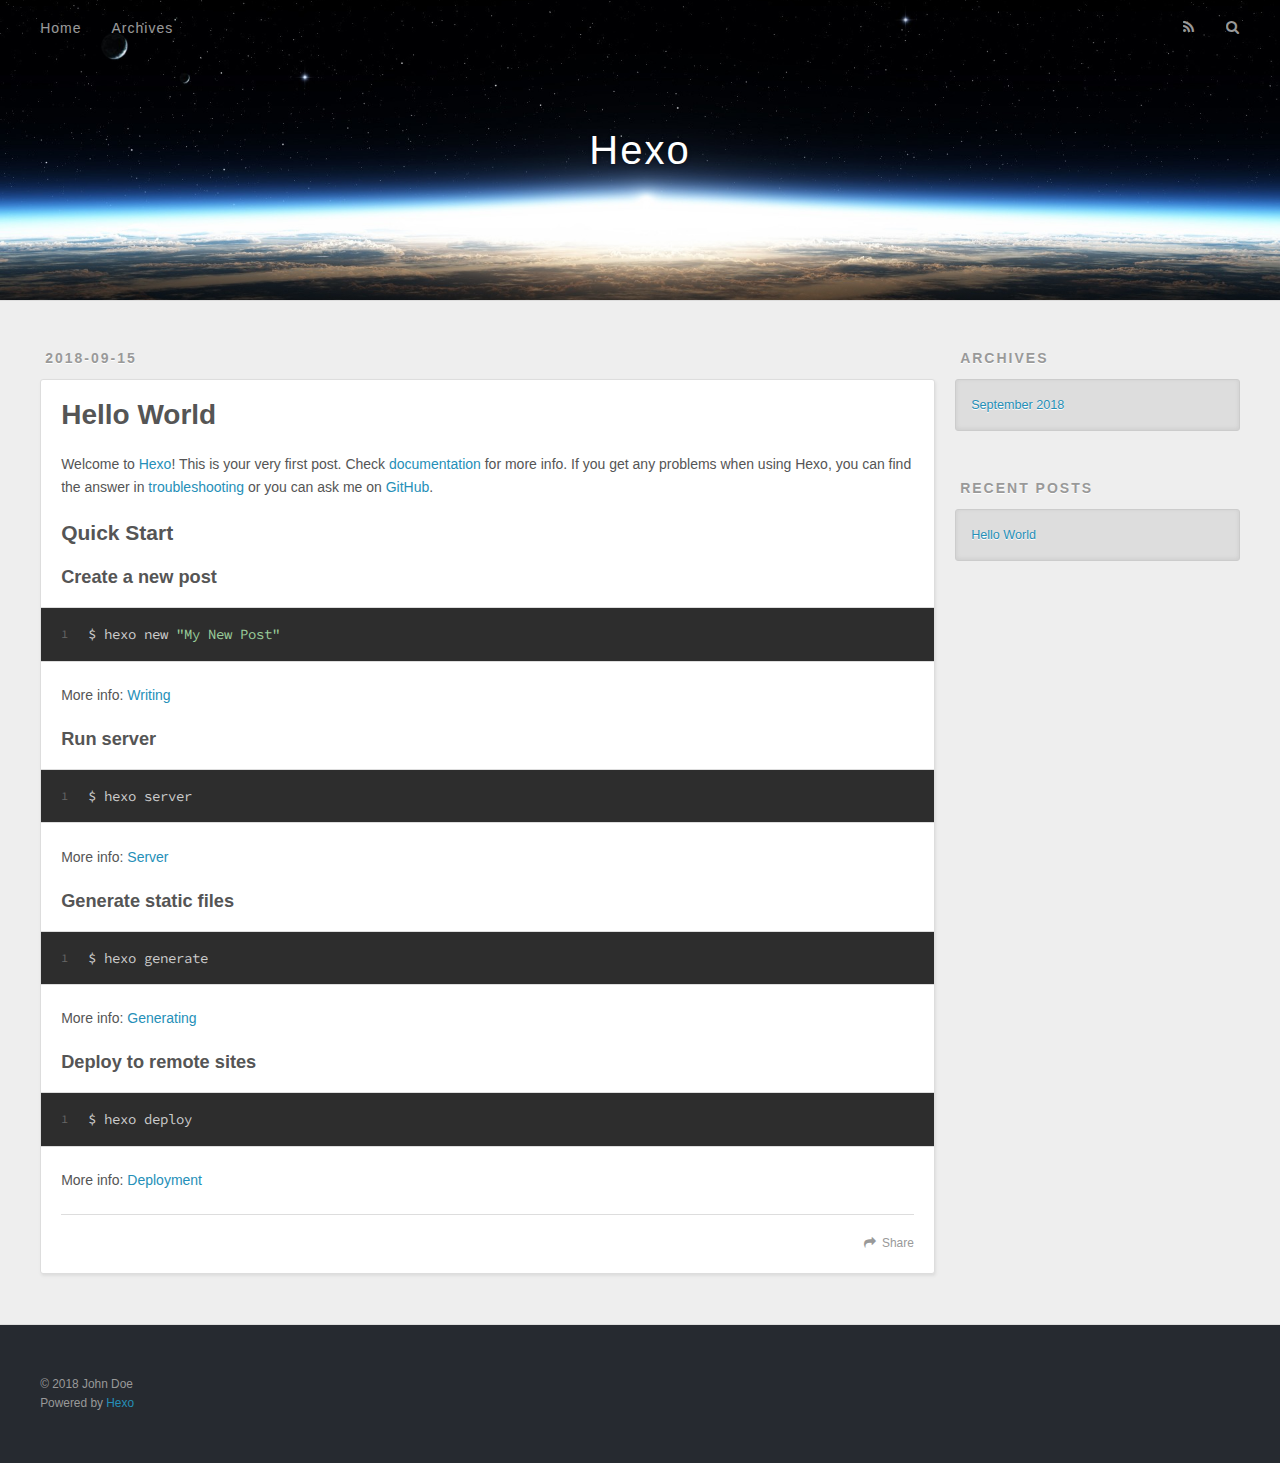
==== index.html @ 6c43db9a "Site updated: 2018-09-15 17:26:43" ====
<!DOCTYPE html>
<html>
<head>
  <meta charset="utf-8">
  

  
  <title>Hexo</title>
  <meta name="viewport" content="width=device-width, initial-scale=1, maximum-scale=1">
  <meta property="og:type" content="website">
<meta property="og:title" content="Hexo">
<meta property="og:url" content="http://yoursite.com/index.html">
<meta property="og:site_name" content="Hexo">
<meta property="og:locale" content="default">
<meta name="twitter:card" content="summary">
<meta name="twitter:title" content="Hexo">
  
    <link rel="alternate" href="/atom.xml" title="Hexo" type="application/atom+xml">
  
  
    <link rel="icon" href="/favicon.png">
  
  
    <link href="//fonts.googleapis.com/css?family=Source+Code+Pro" rel="stylesheet" type="text/css">
  
  <link rel="stylesheet" href="/css/style.css">
</head>

<body>
  <div id="container">
    <div id="wrap">
      <header id="header">
  <div id="banner"></div>
  <div id="header-outer" class="outer">
    <div id="header-title" class="inner">
      <h1 id="logo-wrap">
        <a href="/" id="logo">Hexo</a>
      </h1>
      
    </div>
    <div id="header-inner" class="inner">
      <nav id="main-nav">
        <a id="main-nav-toggle" class="nav-icon"></a>
        
          <a class="main-nav-link" href="/">Home</a>
        
          <a class="main-nav-link" href="/archives">Archives</a>
        
      </nav>
      <nav id="sub-nav">
        
          <a id="nav-rss-link" class="nav-icon" href="/atom.xml" title="RSS Feed"></a>
        
        <a id="nav-search-btn" class="nav-icon" title="Search"></a>
      </nav>
      <div id="search-form-wrap">
        <form action="//google.com/search" method="get" accept-charset="UTF-8" class="search-form"><input type="search" name="q" class="search-form-input" placeholder="Search"><button type="submit" class="search-form-submit">&#xF002;</button><input type="hidden" name="sitesearch" value="http://yoursite.com"></form>
      </div>
    </div>
  </div>
</header>
      <div class="outer">
        <section id="main">
  
    <article id="post-hello-world" class="article article-type-post" itemscope itemprop="blogPost">
  <div class="article-meta">
    <a href="/2018/09/15/hello-world/" class="article-date">
  <time datetime="2018-09-15T08:44:15.000Z" itemprop="datePublished">2018-09-15</time>
</a>
    
  </div>
  <div class="article-inner">
    
    
      <header class="article-header">
        
  
    <h1 itemprop="name">
      <a class="article-title" href="/2018/09/15/hello-world/">Hello World</a>
    </h1>
  

      </header>
    
    <div class="article-entry" itemprop="articleBody">
      
        <p>Welcome to <a href="https://hexo.io/" target="_blank" rel="noopener">Hexo</a>! This is your very first post. Check <a href="https://hexo.io/docs/" target="_blank" rel="noopener">documentation</a> for more info. If you get any problems when using Hexo, you can find the answer in <a href="https://hexo.io/docs/troubleshooting.html" target="_blank" rel="noopener">troubleshooting</a> or you can ask me on <a href="https://github.com/hexojs/hexo/issues" target="_blank" rel="noopener">GitHub</a>.</p>
<h2 id="Quick-Start"><a href="#Quick-Start" class="headerlink" title="Quick Start"></a>Quick Start</h2><h3 id="Create-a-new-post"><a href="#Create-a-new-post" class="headerlink" title="Create a new post"></a>Create a new post</h3><figure class="highlight bash"><table><tr><td class="gutter"><pre><span class="line">1</span><br></pre></td><td class="code"><pre><span class="line">$ hexo new <span class="string">"My New Post"</span></span><br></pre></td></tr></table></figure>
<p>More info: <a href="https://hexo.io/docs/writing.html" target="_blank" rel="noopener">Writing</a></p>
<h3 id="Run-server"><a href="#Run-server" class="headerlink" title="Run server"></a>Run server</h3><figure class="highlight bash"><table><tr><td class="gutter"><pre><span class="line">1</span><br></pre></td><td class="code"><pre><span class="line">$ hexo server</span><br></pre></td></tr></table></figure>
<p>More info: <a href="https://hexo.io/docs/server.html" target="_blank" rel="noopener">Server</a></p>
<h3 id="Generate-static-files"><a href="#Generate-static-files" class="headerlink" title="Generate static files"></a>Generate static files</h3><figure class="highlight bash"><table><tr><td class="gutter"><pre><span class="line">1</span><br></pre></td><td class="code"><pre><span class="line">$ hexo generate</span><br></pre></td></tr></table></figure>
<p>More info: <a href="https://hexo.io/docs/generating.html" target="_blank" rel="noopener">Generating</a></p>
<h3 id="Deploy-to-remote-sites"><a href="#Deploy-to-remote-sites" class="headerlink" title="Deploy to remote sites"></a>Deploy to remote sites</h3><figure class="highlight bash"><table><tr><td class="gutter"><pre><span class="line">1</span><br></pre></td><td class="code"><pre><span class="line">$ hexo deploy</span><br></pre></td></tr></table></figure>
<p>More info: <a href="https://hexo.io/docs/deployment.html" target="_blank" rel="noopener">Deployment</a></p>

      
    </div>
    <footer class="article-footer">
      <a data-url="http://yoursite.com/2018/09/15/hello-world/" data-id="cjm36uskn0000lxjb6fzxuvjr" class="article-share-link">Share</a>
      
      
    </footer>
  </div>
  
</article>


  


</section>
        
          <aside id="sidebar">
  
    

  
    

  
    
  
    
  <div class="widget-wrap">
    <h3 class="widget-title">Archives</h3>
    <div class="widget">
      <ul class="archive-list"><li class="archive-list-item"><a class="archive-list-link" href="/archives/2018/09/">September 2018</a></li></ul>
    </div>
  </div>


  
    
  <div class="widget-wrap">
    <h3 class="widget-title">Recent Posts</h3>
    <div class="widget">
      <ul>
        
          <li>
            <a href="/2018/09/15/hello-world/">Hello World</a>
          </li>
        
      </ul>
    </div>
  </div>

  
</aside>
        
      </div>
      <footer id="footer">
  
  <div class="outer">
    <div id="footer-info" class="inner">
      &copy; 2018 John Doe<br>
      Powered by <a href="http://hexo.io/" target="_blank">Hexo</a>
    </div>
  </div>
</footer>
    </div>
    <nav id="mobile-nav">
  
    <a href="/" class="mobile-nav-link">Home</a>
  
    <a href="/archives" class="mobile-nav-link">Archives</a>
  
</nav>
    

<script src="//ajax.googleapis.com/ajax/libs/jquery/2.0.3/jquery.min.js"></script>


  <link rel="stylesheet" href="/fancybox/jquery.fancybox.css">
  <script src="/fancybox/jquery.fancybox.pack.js"></script>


<script src="/js/script.js"></script>



  </div>
</body>
</html>
---- css/style.css ----
body {
  width: 100%;
}
body:before,
body:after {
  content: "";
  display: table;
}
body:after {
  clear: both;
}
html,
body,
div,
span,
applet,
object,
iframe,
h1,
h2,
h3,
h4,
h5,
h6,
p,
blockquote,
pre,
a,
abbr,
acronym,
address,
big,
cite,
code,
del,
dfn,
em,
img,
ins,
kbd,
q,
s,
samp,
small,
strike,
strong,
sub,
sup,
tt,
var,
dl,
dt,
dd,
ol,
ul,
li,
fieldset,
form,
label,
legend,
table,
caption,
tbody,
tfoot,
thead,
tr,
th,
td {
  margin: 0;
  padding: 0;
  border: 0;
  outline: 0;
  font-weight: inherit;
  font-style: inherit;
  font-family: inherit;
  font-size: 100%;
  vertical-align: baseline;
}
body {
  line-height: 1;
  color: #000;
  background: #fff;
}
ol,
ul {
  list-style: none;
}
table {
  border-collapse: separate;
  border-spacing: 0;
  vertical-align: middle;
}
caption,
th,
td {
  text-align: left;
  font-weight: normal;
  vertical-align: middle;
}
a img {
  border: none;
}
input,
button {
  margin: 0;
  padding: 0;
}
input::-moz-focus-inner,
button::-moz-focus-inner {
  border: 0;
  padding: 0;
}
@font-face {
  font-family: FontAwesome;
  font-style: normal;
  font-weight: normal;
  src: url("fonts/fontawesome-webfont.eot?v=#4.0.3");
  src: url("fonts/fontawesome-webfont.eot?#iefix&v=#4.0.3") format("embedded-opentype"), url("fonts/fontawesome-webfont.woff?v=#4.0.3") format("woff"), url("fonts/fontawesome-webfont.ttf?v=#4.0.3") format("truetype"), url("fonts/fontawesome-webfont.svg#fontawesomeregular?v=#4.0.3") format("svg");
}
html,
body,
#container {
  height: 100%;
}
body {
  background: #eee;
  font: 14px -apple-system, BlinkMacSystemFont, "Segoe UI", "Roboto", "Oxygen", "Ubuntu", "Cantarell", "Fira Sans", "Droid Sans", "Helvetica Neue", sans-serif;
  -webkit-text-size-adjust: 100%;
}
.outer {
  max-width: 1220px;
  margin: 0 auto;
  padding: 0 20px;
}
.outer:before,
.outer:after {
  content: "";
  display: table;
}
.outer:after {
  clear: both;
}
.inner {
  display: inline;
  float: left;
  width: 98.33333333333333%;
  margin: 0 0.833333333333333%;
}
.left,
.alignleft {
  float: left;
}
.right,
.alignright {
  float: right;
}
.clear {
  clear: both;
}
#container {
  position: relative;
}
.mobile-nav-on {
  overflow: hidden;
}
#wrap {
  height: 100%;
  width: 100%;
  position: absolute;
  top: 0;
  left: 0;
  -webkit-transition: 0.2s ease-out;
  -moz-transition: 0.2s ease-out;
  -ms-transition: 0.2s ease-out;
  transition: 0.2s ease-out;
  z-index: 1;
  background: #eee;
}
.mobile-nav-on #wrap {
  left: 280px;
}
@media screen and (min-width: 768px) {
  #main {
    display: inline;
    float: left;
    width: 73.33333333333333%;
    margin: 0 0.833333333333333%;
  }
}
.article-date,
.article-category-link,
.archive-year,
.widget-title {
  text-decoration: none;
  text-transform: uppercase;
  letter-spacing: 2px;
  color: #999;
  margin-bottom: 1em;
  margin-left: 5px;
  line-height: 1em;
  text-shadow: 0 1px #fff;
  font-weight: bold;
}
.article-inner,
.archive-article-inner {
  background: #fff;
  -webkit-box-shadow: 1px 2px 3px #ddd;
  box-shadow: 1px 2px 3px #ddd;
  border: 1px solid #ddd;
  border-radius: 3px;
}
.article-entry h1,
.widget h1 {
  font-size: 2em;
}
.article-entry h2,
.widget h2 {
  font-size: 1.5em;
}
.article-entry h3,
.widget h3 {
  font-size: 1.3em;
}
.article-entry h4,
.widget h4 {
  font-size: 1.2em;
}
.article-entry h5,
.widget h5 {
  font-size: 1em;
}
.article-entry h6,
.widget h6 {
  font-size: 1em;
  color: #999;
}
.article-entry hr,
.widget hr {
  border: 1px dashed #ddd;
}
.article-entry strong,
.widget strong {
  font-weight: bold;
}
.article-entry em,
.widget em,
.article-entry cite,
.widget cite {
  font-style: italic;
}
.article-entry sup,
.widget sup,
.article-entry sub,
.widget sub {
  font-size: 0.75em;
  line-height: 0;
  position: relative;
  vertical-align: baseline;
}
.article-entry sup,
.widget sup {
  top: -0.5em;
}
.article-entry sub,
.widget sub {
  bottom: -0.2em;
}
.article-entry small,
.widget small {
  font-size: 0.85em;
}
.article-entry acronym,
.widget acronym,
.article-entry abbr,
.widget abbr {
  border-bottom: 1px dotted;
}
.article-entry ul,
.widget ul,
.article-entry ol,
.widget ol,
.article-entry dl,
.widget dl {
  margin: 0 20px;
  line-height: 1.6em;
}
.article-entry ul ul,
.widget ul ul,
.article-entry ol ul,
.widget ol ul,
.article-entry ul ol,
.widget ul ol,
.article-entry ol ol,
.widget ol ol {
  margin-top: 0;
  margin-bottom: 0;
}
.article-entry ul,
.widget ul {
  list-style: disc;
}
.article-entry ol,
.widget ol {
  list-style: decimal;
}
.article-entry dt,
.widget dt {
  font-weight: bold;
}
#header {
  height: 300px;
  position: relative;
  border-bottom: 1px solid #ddd;
}
#header:before,
#header:after {
  content: "";
  position: absolute;
  left: 0;
  right: 0;
  height: 40px;
}
#header:before {
  top: 0;
  background: -webkit-linear-gradient(rgba(0,0,0,0.2), transparent);
  background: -moz-linear-gradient(rgba(0,0,0,0.2), transparent);
  background: -ms-linear-gradient(rgba(0,0,0,0.2), transparent);
  background: linear-gradient(rgba(0,0,0,0.2), transparent);
}
#header:after {
  bottom: 0;
  background: -webkit-linear-gradient(transparent, rgba(0,0,0,0.2));
  background: -moz-linear-gradient(transparent, rgba(0,0,0,0.2));
  background: -ms-linear-gradient(transparent, rgba(0,0,0,0.2));
  background: linear-gradient(transparent, rgba(0,0,0,0.2));
}
#header-outer {
  height: 100%;
  position: relative;
}
#header-inner {
  position: relative;
  overflow: hidden;
}
#banner {
  position: absolute;
  top: 0;
  left: 0;
  width: 100%;
  height: 100%;
  background: url("images/banner.jpg") center #000;
  -webkit-background-size: cover;
  -moz-background-size: cover;
  background-size: cover;
  z-index: -1;
}
#header-title {
  text-align: center;
  height: 40px;
  position: absolute;
  top: 50%;
  left: 0;
  margin-top: -20px;
}
#logo,
#subtitle {
  text-decoration: none;
  color: #fff;
  font-weight: 300;
  text-shadow: 0 1px 4px rgba(0,0,0,0.3);
}
#logo {
  font-size: 40px;
  line-height: 40px;
  letter-spacing: 2px;
}
#subtitle {
  font-size: 16px;
  line-height: 16px;
  letter-spacing: 1px;
}
#subtitle-wrap {
  margin-top: 16px;
}
#main-nav {
  float: left;
  margin-left: -15px;
}
.nav-icon,
.main-nav-link {
  float: left;
  color: #fff;
  opacity: 0.6;
  text-decoration: none;
  text-shadow: 0 1px rgba(0,0,0,0.2);
  -webkit-transition: opacity 0.2s;
  -moz-transition: opacity 0.2s;
  -ms-transition: opacity 0.2s;
  transition: opacity 0.2s;
  display: block;
  padding: 20px 15px;
}
.nav-icon:hover,
.main-nav-link:hover {
  opacity: 1;
}
.nav-icon {
  font-family: FontAwesome;
  text-align: center;
  font-size: 14px;
  width: 14px;
  height: 14px;
  padding: 20px 15px;
  position: relative;
  cursor: pointer;
}
.main-nav-link {
  font-weight: 300;
  letter-spacing: 1px;
}
@media screen and (max-width: 479px) {
  .main-nav-link {
    display: none;
  }
}
#main-nav-toggle {
  display: none;
}
#main-nav-toggle:before {
  content: "\f0c9";
}
@media screen and (max-width: 479px) {
  #main-nav-toggle {
    display: block;
  }
}
#sub-nav {
  float: right;
  margin-right: -15px;
}
#nav-rss-link:before {
  content: "\f09e";
}
#nav-search-btn:before {
  content: "\f002";
}
#search-form-wrap {
  position: absolute;
  top: 15px;
  width: 150px;
  height: 30px;
  right: -150px;
  opacity: 0;
  -webkit-transition: 0.2s ease-out;
  -moz-transition: 0.2s ease-out;
  -ms-transition: 0.2s ease-out;
  transition: 0.2s ease-out;
}
#search-form-wrap.on {
  opacity: 1;
  right: 0;
}
@media screen and (max-width: 479px) {
  #search-form-wrap {
    width: 100%;
    right: -100%;
  }
}
.search-form {
  position: absolute;
  top: 0;
  left: 0;
  right: 0;
  background: #fff;
  padding: 5px 15px;
  border-radius: 15px;
  -webkit-box-shadow: 0 0 10px rgba(0,0,0,0.3);
  box-shadow: 0 0 10px rgba(0,0,0,0.3);
}
.search-form-input {
  border: none;
  background: none;
  color: #555;
  width: 100%;
  font: 13px -apple-system, BlinkMacSystemFont, "Segoe UI", "Roboto", "Oxygen", "Ubuntu", "Cantarell", "Fira Sans", "Droid Sans", "Helvetica Neue", sans-serif;
  outline: none;
}
.search-form-input::-webkit-search-results-decoration,
.search-form-input::-webkit-search-cancel-button {
  -webkit-appearance: none;
}
.search-form-submit {
  position: absolute;
  top: 50%;
  right: 10px;
  margin-top: -7px;
  font: 13px FontAwesome;
  border: none;
  background: none;
  color: #bbb;
  cursor: pointer;
}
.search-form-submit:hover,
.search-form-submit:focus {
  color: #777;
}
.article {
  margin: 50px 0;
}
.article-inner {
  overflow: hidden;
}
.article-meta:before,
.article-meta:after {
  content: "";
  display: table;
}
.article-meta:after {
  clear: both;
}
.article-date {
  float: left;
}
.article-category {
  float: left;
  line-height: 1em;
  color: #ccc;
  text-shadow: 0 1px #fff;
  margin-left: 8px;
}
.article-category:before {
  content: "\2022";
}
.article-category-link {
  margin: 0 12px 1em;
}
.article-header {
  padding: 20px 20px 0;
}
.article-title {
  text-decoration: none;
  font-size: 2em;
  font-weight: bold;
  color: #555;
  line-height: 1.1em;
  -webkit-transition: color 0.2s;
  -moz-transition: color 0.2s;
  -ms-transition: color 0.2s;
  transition: color 0.2s;
}
a.article-title:hover {
  color: #258fb8;
}
.article-entry {
  color: #555;
  padding: 0 20px;
}
.article-entry:before,
.article-entry:after {
  content: "";
  display: table;
}
.article-entry:after {
  clear: both;
}
.article-entry p,
.article-entry table {
  line-height: 1.6em;
  margin: 1.6em 0;
}
.article-entry h1,
.article-entry h2,
.article-entry h3,
.article-entry h4,
.article-entry h5,
.article-entry h6 {
  font-weight: bold;
}
.article-entry h1,
.article-entry h2,
.article-entry h3,
.article-entry h4,
.article-entry h5,
.article-entry h6 {
  line-height: 1.1em;
  margin: 1.1em 0;
}
.article-entry a {
  color: #258fb8;
  text-decoration: none;
}
.article-entry a:hover {
  text-decoration: underline;
}
.article-entry ul,
.article-entry ol,
.article-entry dl {
  margin-top: 1.6em;
  margin-bottom: 1.6em;
}
.article-entry img,
.article-entry video {
  max-width: 100%;
  height: auto;
  display: block;
  margin: auto;
}
.article-entry iframe {
  border: none;
}
.article-entry table {
  width: 100%;
  border-collapse: collapse;
  border-spacing: 0;
}
.article-entry th {
  font-weight: bold;
  border-bottom: 3px solid #ddd;
  padding-bottom: 0.5em;
}
.article-entry td {
  border-bottom: 1px solid #ddd;
  padding: 10px 0;
}
.article-entry blockquote {
  font-family: Georgia, "Times New Roman", serif;
  font-size: 1.4em;
  margin: 1.6em 20px;
  text-align: center;
}
.article-entry blockquote footer {
  font-size: 14px;
  margin: 1.6em 0;
  font-family: -apple-system, BlinkMacSystemFont, "Segoe UI", "Roboto", "Oxygen", "Ubuntu", "Cantarell", "Fira Sans", "Droid Sans", "Helvetica Neue", sans-serif;
}
.article-entry blockquote footer cite:before {
  content: "—";
  padding: 0 0.5em;
}
.article-entry .pullquote {
  text-align: left;
  width: 45%;
  margin: 0;
}
.article-entry .pullquote.left {
  margin-left: 0.5em;
  margin-right: 1em;
}
.article-entry .pullquote.right {
  margin-right: 0.5em;
  margin-left: 1em;
}
.article-entry .caption {
  color: #999;
  display: block;
  font-size: 0.9em;
  margin-top: 0.5em;
  position: relative;
  text-align: center;
}
.article-entry .video-container {
  position: relative;
  padding-top: 56.25%;
  height: 0;
  overflow: hidden;
}
.article-entry .video-container iframe,
.article-entry .video-container object,
.article-entry .video-container embed {
  position: absolute;
  top: 0;
  left: 0;
  width: 100%;
  height: 100%;
  margin-top: 0;
}
.article-more-link a {
  display: inline-block;
  line-height: 1em;
  padding: 6px 15px;
  border-radius: 15px;
  background: #eee;
  color: #999;
  text-shadow: 0 1px #fff;
  text-decoration: none;
}
.article-more-link a:hover {
  background: #258fb8;
  color: #fff;
  text-decoration: none;
  text-shadow: 0 1px #1e7293;
}
.article-footer {
  font-size: 0.85em;
  line-height: 1.6em;
  border-top: 1px solid #ddd;
  padding-top: 1.6em;
  margin: 0 20px 20px;
}
.article-footer:before,
.article-footer:after {
  content: "";
  display: table;
}
.article-footer:after {
  clear: both;
}
.article-footer a {
  color: #999;
  text-decoration: none;
}
.article-footer a:hover {
  color: #555;
}
.article-tag-list-item {
  float: left;
  margin-right: 10px;
}
.article-tag-list-link:before {
  content: "#";
}
.article-comment-link {
  float: right;
}
.article-comment-link:before {
  content: "\f075";
  font-family: FontAwesome;
  padding-right: 8px;
}
.article-share-link {
  cursor: pointer;
  float: right;
  margin-left: 20px;
}
.article-share-link:before {
  content: "\f064";
  font-family: FontAwesome;
  padding-right: 6px;
}
#article-nav {
  position: relative;
}
#article-nav:before,
#article-nav:after {
  content: "";
  display: table;
}
#article-nav:after {
  clear: both;
}
@media screen and (min-width: 768px) {
  #article-nav {
    margin: 50px 0;
  }
  #article-nav:before {
    width: 8px;
    height: 8px;
    position: absolute;
    top: 50%;
    left: 50%;
    margin-top: -4px;
    margin-left: -4px;
    content: "";
    border-radius: 50%;
    background: #ddd;
    -webkit-box-shadow: 0 1px 2px #fff;
    box-shadow: 0 1px 2px #fff;
  }
}
.article-nav-link-wrap {
  text-decoration: none;
  text-shadow: 0 1px #fff;
  color: #999;
  -webkit-box-sizing: border-box;
  -moz-box-sizing: border-box;
  box-sizing: border-box;
  margin-top: 50px;
  text-align: center;
  display: block;
}
.article-nav-link-wrap:hover {
  color: #555;
}
@media screen and (min-width: 768px) {
  .article-nav-link-wrap {
    width: 50%;
    margin-top: 0;
  }
}
@media screen and (min-width: 768px) {
  #article-nav-newer {
    float: left;
    text-align: right;
    padding-right: 20px;
  }
}
@media screen and (min-width: 768px) {
  #article-nav-older {
    float: right;
    text-align: left;
    padding-left: 20px;
  }
}
.article-nav-caption {
  text-transform: uppercase;
  letter-spacing: 2px;
  color: #ddd;
  line-height: 1em;
  font-weight: bold;
}
#article-nav-newer .article-nav-caption {
  margin-right: -2px;
}
.article-nav-title {
  font-size: 0.85em;
  line-height: 1.6em;
  margin-top: 0.5em;
}
.article-share-box {
  position: absolute;
  display: none;
  background: #fff;
  -webkit-box-shadow: 1px 2px 10px rgba(0,0,0,0.2);
  box-shadow: 1px 2px 10px rgba(0,0,0,0.2);
  border-radius: 3px;
  margin-left: -145px;
  overflow: hidden;
  z-index: 1;
}
.article-share-box.on {
  display: block;
}
.article-share-input {
  width: 100%;
  background: none;
  -webkit-box-sizing: border-box;
  -moz-box-sizing: border-box;
  box-sizing: border-box;
  font: 14px -apple-system, BlinkMacSystemFont, "Segoe UI", "Roboto", "Oxygen", "Ubuntu", "Cantarell", "Fira Sans", "Droid Sans", "Helvetica Neue", sans-serif;
  padding: 0 15px;
  color: #555;
  outline: none;
  border: 1px solid #ddd;
  border-radius: 3px 3px 0 0;
  height: 36px;
  line-height: 36px;
}
.article-share-links {
  background: #eee;
}
.article-share-links:before,
.article-share-links:after {
  content: "";
  display: table;
}
.article-share-links:after {
  clear: both;
}
.article-share-twitter,
.article-share-facebook,
.article-share-pinterest,
.article-share-google {
  width: 50px;
  height: 36px;
  display: block;
  float: left;
  position: relative;
  color: #999;
  text-shadow: 0 1px #fff;
}
.article-share-twitter:before,
.article-share-facebook:before,
.article-share-pinterest:before,
.article-share-google:before {
  font-size: 20px;
  font-family: FontAwesome;
  width: 20px;
  height: 20px;
  position: absolute;
  top: 50%;
  left: 50%;
  margin-top: -10px;
  margin-left: -10px;
  text-align: center;
}
.article-share-twitter:hover,
.article-share-facebook:hover,
.article-share-pinterest:hover,
.article-share-google:hover {
  color: #fff;
}
.article-share-twitter:before {
  content: "\f099";
}
.article-share-twitter:hover {
  background: #00aced;
  text-shadow: 0 1px #008abe;
}
.article-share-facebook:before {
  content: "\f09a";
}
.article-share-facebook:hover {
  background: #3b5998;
  text-shadow: 0 1px #2f477a;
}
.article-share-pinterest:before {
  content: "\f0d2";
}
.article-share-pinterest:hover {
  background: #cb2027;
  text-shadow: 0 1px #a21a1f;
}
.article-share-google:before {
  content: "\f0d5";
}
.article-share-google:hover {
  background: #dd4b39;
  text-shadow: 0 1px #be3221;
}
.article-gallery {
  background: #000;
  position: relative;
}
.article-gallery-photos {
  position: relative;
  overflow: hidden;
}
.article-gallery-img {
  display: none;
  max-width: 100%;
}
.article-gallery-img:first-child {
  display: block;
}
.article-gallery-img.loaded {
  position: absolute;
  display: block;
}
.article-gallery-img img {
  display: block;
  max-width: 100%;
  margin: 0 auto;
}
#comments {
  background: #fff;
  -webkit-box-shadow: 1px 2px 3px #ddd;
  box-shadow: 1px 2px 3px #ddd;
  padding: 20px;
  border: 1px solid #ddd;
  border-radius: 3px;
  margin: 50px 0;
}
#comments a {
  color: #258fb8;
}
.archives-wrap {
  margin: 50px 0;
}
.archives:before,
.archives:after {
  content: "";
  display: table;
}
.archives:after {
  clear: both;
}
.archive-year-wrap {
  margin-bottom: 1em;
}
.archives {
  -webkit-column-gap: 10px;
  -moz-column-gap: 10px;
  column-gap: 10px;
}
@media screen and (min-width: 480px) and (max-width: 767px) {
  .archives {
    -webkit-column-count: 2;
    -moz-column-count: 2;
    column-count: 2;
  }
}
@media screen and (min-width: 768px) {
  .archives {
    -webkit-column-count: 3;
    -moz-column-count: 3;
    column-count: 3;
  }
}
.archive-article {
  -webkit-column-break-inside: avoid;
  page-break-inside: avoid;
  overflow: hidden;
  break-inside: avoid-column;
}
.archive-article-inner {
  padding: 10px;
  margin-bottom: 15px;
}
.archive-article-title {
  text-decoration: none;
  font-weight: bold;
  color: #555;
  -webkit-transition: color 0.2s;
  -moz-transition: color 0.2s;
  -ms-transition: color 0.2s;
  transition: color 0.2s;
  line-height: 1.6em;
}
.archive-article-title:hover {
  color: #258fb8;
}
.archive-article-footer {
  margin-top: 1em;
}
.archive-article-date {
  color: #999;
  text-decoration: none;
  font-size: 0.85em;
  line-height: 1em;
  margin-bottom: 0.5em;
  display: block;
}
#page-nav {
  margin: 50px auto;
  background: #fff;
  -webkit-box-shadow: 1px 2px 3px #ddd;
  box-shadow: 1px 2px 3px #ddd;
  border: 1px solid #ddd;
  border-radius: 3px;
  text-align: center;
  color: #999;
  overflow: hidden;
}
#page-nav:before,
#page-nav:after {
  content: "";
  display: table;
}
#page-nav:after {
  clear: both;
}
#page-nav a,
#page-nav span {
  padding: 10px 20px;
  line-height: 1;
  height: 2ex;
}
#page-nav a {
  color: #999;
  text-decoration: none;
}
#page-nav a:hover {
  background: #999;
  color: #fff;
}
#page-nav .prev {
  float: left;
}
#page-nav .next {
  float: right;
}
#page-nav .page-number {
  display: inline-block;
}
@media screen and (max-width: 479px) {
  #page-nav .page-number {
    display: none;
  }
}
#page-nav .current {
  color: #555;
  font-weight: bold;
}
#page-nav .space {
  color: #ddd;
}
#footer {
  background: #262a30;
  padding: 50px 0;
  border-top: 1px solid #ddd;
  color: #999;
}
#footer a {
  color: #258fb8;
  text-decoration: none;
}
#footer a:hover {
  text-decoration: underline;
}
#footer-info {
  line-height: 1.6em;
  font-size: 0.85em;
}
.article-entry pre,
.article-entry .highlight {
  background: #2d2d2d;
  margin: 0 -20px;
  padding: 15px 20px;
  border-style: solid;
  border-color: #ddd;
  border-width: 1px 0;
  overflow: auto;
  color: #ccc;
  line-height: 22.400000000000002px;
}
.article-entry .highlight .gutter pre,
.article-entry .gist .gist-file .gist-data .line-numbers {
  color: #666;
  font-size: 0.85em;
}
.article-entry pre,
.article-entry code {
  font-family: "Source Code Pro", Consolas, Monaco, Menlo, Consolas, monospace;
}
.article-entry code {
  background: #eee;
  text-shadow: 0 1px #fff;
  padding: 0 0.3em;
}
.article-entry pre code {
  background: none;
  text-shadow: none;
  padding: 0;
}
.article-entry .highlight pre {
  border: none;
  margin: 0;
  padding: 0;
}
.article-entry .highlight table {
  margin: 0;
  width: auto;
}
.article-entry .highlight td {
  border: none;
  padding: 0;
}
.article-entry .highlight figcaption {
  font-size: 0.85em;
  color: #999;
  line-height: 1em;
  margin-bottom: 1em;
}
.article-entry .highlight figcaption:before,
.article-entry .highlight figcaption:after {
  content: "";
  display: table;
}
.article-entry .highlight figcaption:after {
  clear: both;
}
.article-entry .highlight figcaption a {
  float: right;
}
.article-entry .highlight .gutter pre {
  text-align: right;
  padding-right: 20px;
}
.article-entry .highlight .line {
  height: 22.400000000000002px;
}
.article-entry .highlight .line.marked {
  background: #515151;
}
.article-entry .gist {
  margin: 0 -20px;
  border-style: solid;
  border-color: #ddd;
  border-width: 1px 0;
  background: #2d2d2d;
  padding: 15px 20px 15px 0;
}
.article-entry .gist .gist-file {
  border: none;
  font-family: "Source Code Pro", Consolas, Monaco, Menlo, Consolas, monospace;
  margin: 0;
}
.article-entry .gist .gist-file .gist-data {
  background: none;
  border: none;
}
.article-entry .gist .gist-file .gist-data .line-numbers {
  background: none;
  border: none;
  padding: 0 20px 0 0;
}
.article-entry .gist .gist-file .gist-data .line-data {
  padding: 0 !important;
}
.article-entry .gist .gist-file .highlight {
  margin: 0;
  padding: 0;
  border: none;
}
.article-entry .gist .gist-file .gist-meta {
  background: #2d2d2d;
  color: #999;
  font: 0.85em -apple-system, BlinkMacSystemFont, "Segoe UI", "Roboto", "Oxygen", "Ubuntu", "Cantarell", "Fira Sans", "Droid Sans", "Helvetica Neue", sans-serif;
  text-shadow: 0 0;
  padding: 0;
  margin-top: 1em;
  margin-left: 20px;
}
.article-entry .gist .gist-file .gist-meta a {
  color: #258fb8;
  font-weight: normal;
}
.article-entry .gist .gist-file .gist-meta a:hover {
  text-decoration: underline;
}
pre .comment,
pre .title {
  color: #999;
}
pre .variable,
pre .attribute,
pre .tag,
pre .regexp,
pre .ruby .constant,
pre .xml .tag .title,
pre .xml .pi,
pre .xml .doctype,
pre .html .doctype,
pre .css .id,
pre .css .class,
pre .css .pseudo {
  color: #f2777a;
}
pre .number,
pre .preprocessor,
pre .built_in,
pre .literal,
pre .params,
pre .constant {
  color: #f99157;
}
pre .class,
pre .ruby .class .title,
pre .css .rules .attribute {
  color: #9c9;
}
pre .string,
pre .value,
pre .inheritance,
pre .header,
pre .ruby .symbol,
pre .xml .cdata {
  color: #9c9;
}
pre .css .hexcolor {
  color: #6cc;
}
pre .function,
pre .python .decorator,
pre .python .title,
pre .ruby .function .title,
pre .ruby .title .keyword,
pre .perl .sub,
pre .javascript .title,
pre .coffeescript .title {
  color: #69c;
}
pre .keyword,
pre .javascript .function {
  color: #c9c;
}
@media screen and (max-width: 479px) {
  #mobile-nav {
    position: absolute;
    top: 0;
    left: 0;
    width: 280px;
    height: 100%;
    background: #191919;
    border-right: 1px solid #fff;
  }
}
@media screen and (max-width: 479px) {
  .mobile-nav-link {
    display: block;
    color: #999;
    text-decoration: none;
    padding: 15px 20px;
    font-weight: bold;
  }
  .mobile-nav-link:hover {
    color: #fff;
  }
}
@media screen and (min-width: 768px) {
  #sidebar {
    display: inline;
    float: left;
    width: 23.333333333333332%;
    margin: 0 0.833333333333333%;
  }
}
.widget-wrap {
  margin: 50px 0;
}
.widget {
  color: #777;
  text-shadow: 0 1px #fff;
  background: #ddd;
  -webkit-box-shadow: 0 -1px 4px #ccc inset;
  box-shadow: 0 -1px 4px #ccc inset;
  border: 1px solid #ccc;
  padding: 15px;
  border-radius: 3px;
}
.widget a {
  color: #258fb8;
  text-decoration: none;
}
.widget a:hover {
  text-decoration: underline;
}
.widget ul ul,
.widget ol ul,
.widget dl ul,
.widget ul ol,
.widget ol ol,
.widget dl ol,
.widget ul dl,
.widget ol dl,
.widget dl dl {
  margin-left: 15px;
  list-style: disc;
}
.widget {
  line-height: 1.6em;
  word-wrap: break-word;
  font-size: 0.9em;
}
.widget ul,
.widget ol {
  list-style: none;
  margin: 0;
}
.widget ul ul,
.widget ol ul,
.widget ul ol,
.widget ol ol {
  margin: 0 20px;
}
.widget ul ul,
.widget ol ul {
  list-style: disc;
}
.widget ul ol,
.widget ol ol {
  list-style: decimal;
}
.category-list-count,
.tag-list-count,
.archive-list-count {
  padding-left: 5px;
  color: #999;
  font-size: 0.85em;
}
.category-list-count:before,
.tag-list-count:before,
.archive-list-count:before {
  content: "(";
}
.category-list-count:after,
.tag-list-count:after,
.archive-list-count:after {
  content: ")";
}
.tagcloud a {
  margin-right: 5px;
  display: inline-block;
}
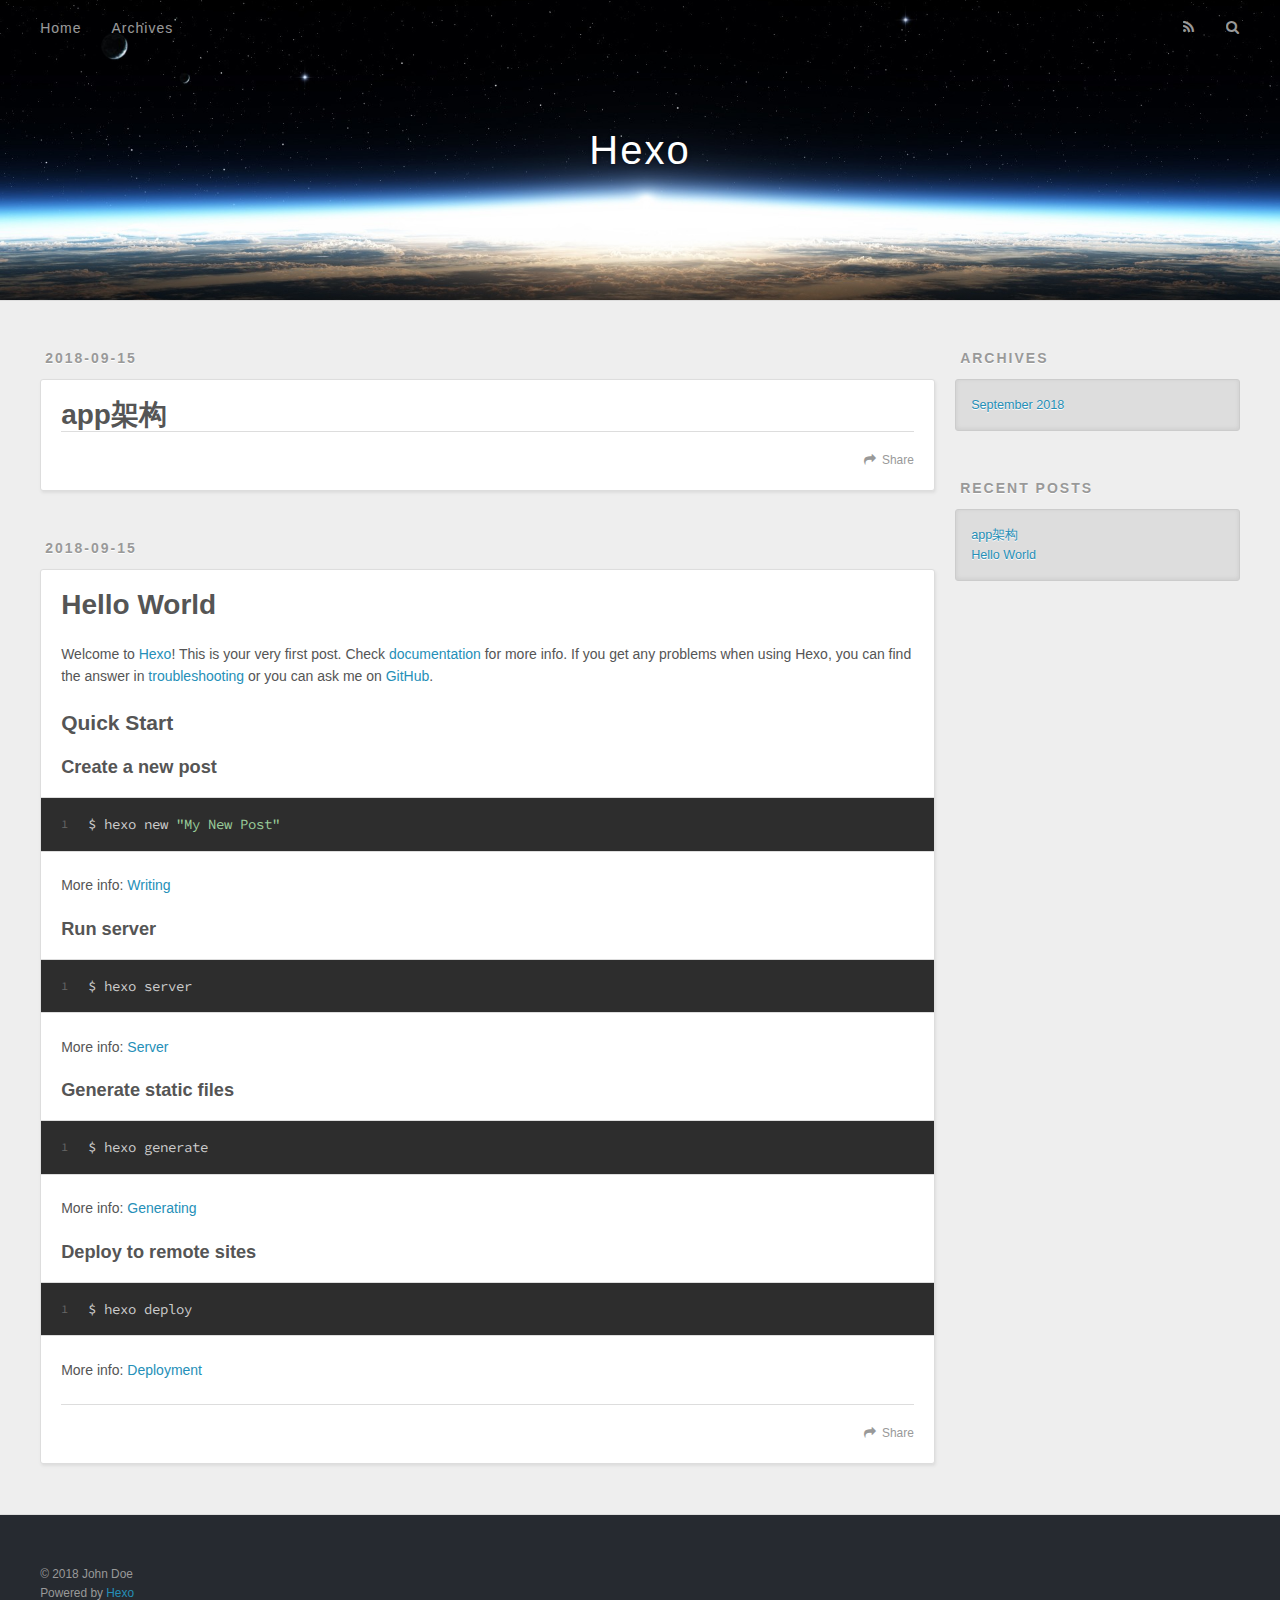
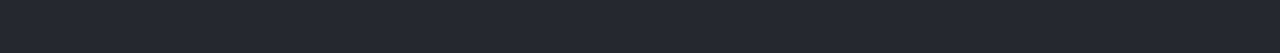
==== commit cd8476aa: "Site updated: 2018-09-15 17:31:29" ====
--- a/index.html
+++ b/index.html
@@ -62,6 +62,42 @@
       <div class="outer">
         <section id="main">
   
+    <article id="post-app架构" class="article article-type-post" itemscope itemprop="blogPost">
+  <div class="article-meta">
+    <a href="/2018/09/15/app架构/" class="article-date">
+  <time datetime="2018-09-15T09:30:45.000Z" itemprop="datePublished">2018-09-15</time>
+</a>
+    
+  </div>
+  <div class="article-inner">
+    
+    
+      <header class="article-header">
+        
+  
+    <h1 itemprop="name">
+      <a class="article-title" href="/2018/09/15/app架构/">app架构</a>
+    </h1>
+  
+
+      </header>
+    
+    <div class="article-entry" itemprop="articleBody">
+      
+        
+      
+    </div>
+    <footer class="article-footer">
+      <a data-url="http://yoursite.com/2018/09/15/app架构/" data-id="cjm38fdlh0001ohjbukl3pruo" class="article-share-link">Share</a>
+      
+      
+    </footer>
+  </div>
+  
+</article>
+
+
+  
     <article id="post-hello-world" class="article article-type-post" itemscope itemprop="blogPost">
   <div class="article-meta">
     <a href="/2018/09/15/hello-world/" class="article-date">
@@ -97,7 +133,7 @@
       
     </div>
     <footer class="article-footer">
-      <a data-url="http://yoursite.com/2018/09/15/hello-world/" data-id="cjm36uskn0000lxjb6fzxuvjr" class="article-share-link">Share</a>
+      <a data-url="http://yoursite.com/2018/09/15/hello-world/" data-id="cjm38fdld0000ohjbdkosfckv" class="article-share-link">Share</a>
       
       
     </footer>
@@ -138,6 +174,10 @@
       <ul>
         
           <li>
+            <a href="/2018/09/15/app架构/">app架构</a>
+          </li>
+        
+          <li>
             <a href="/2018/09/15/hello-world/">Hello World</a>
           </li>
         
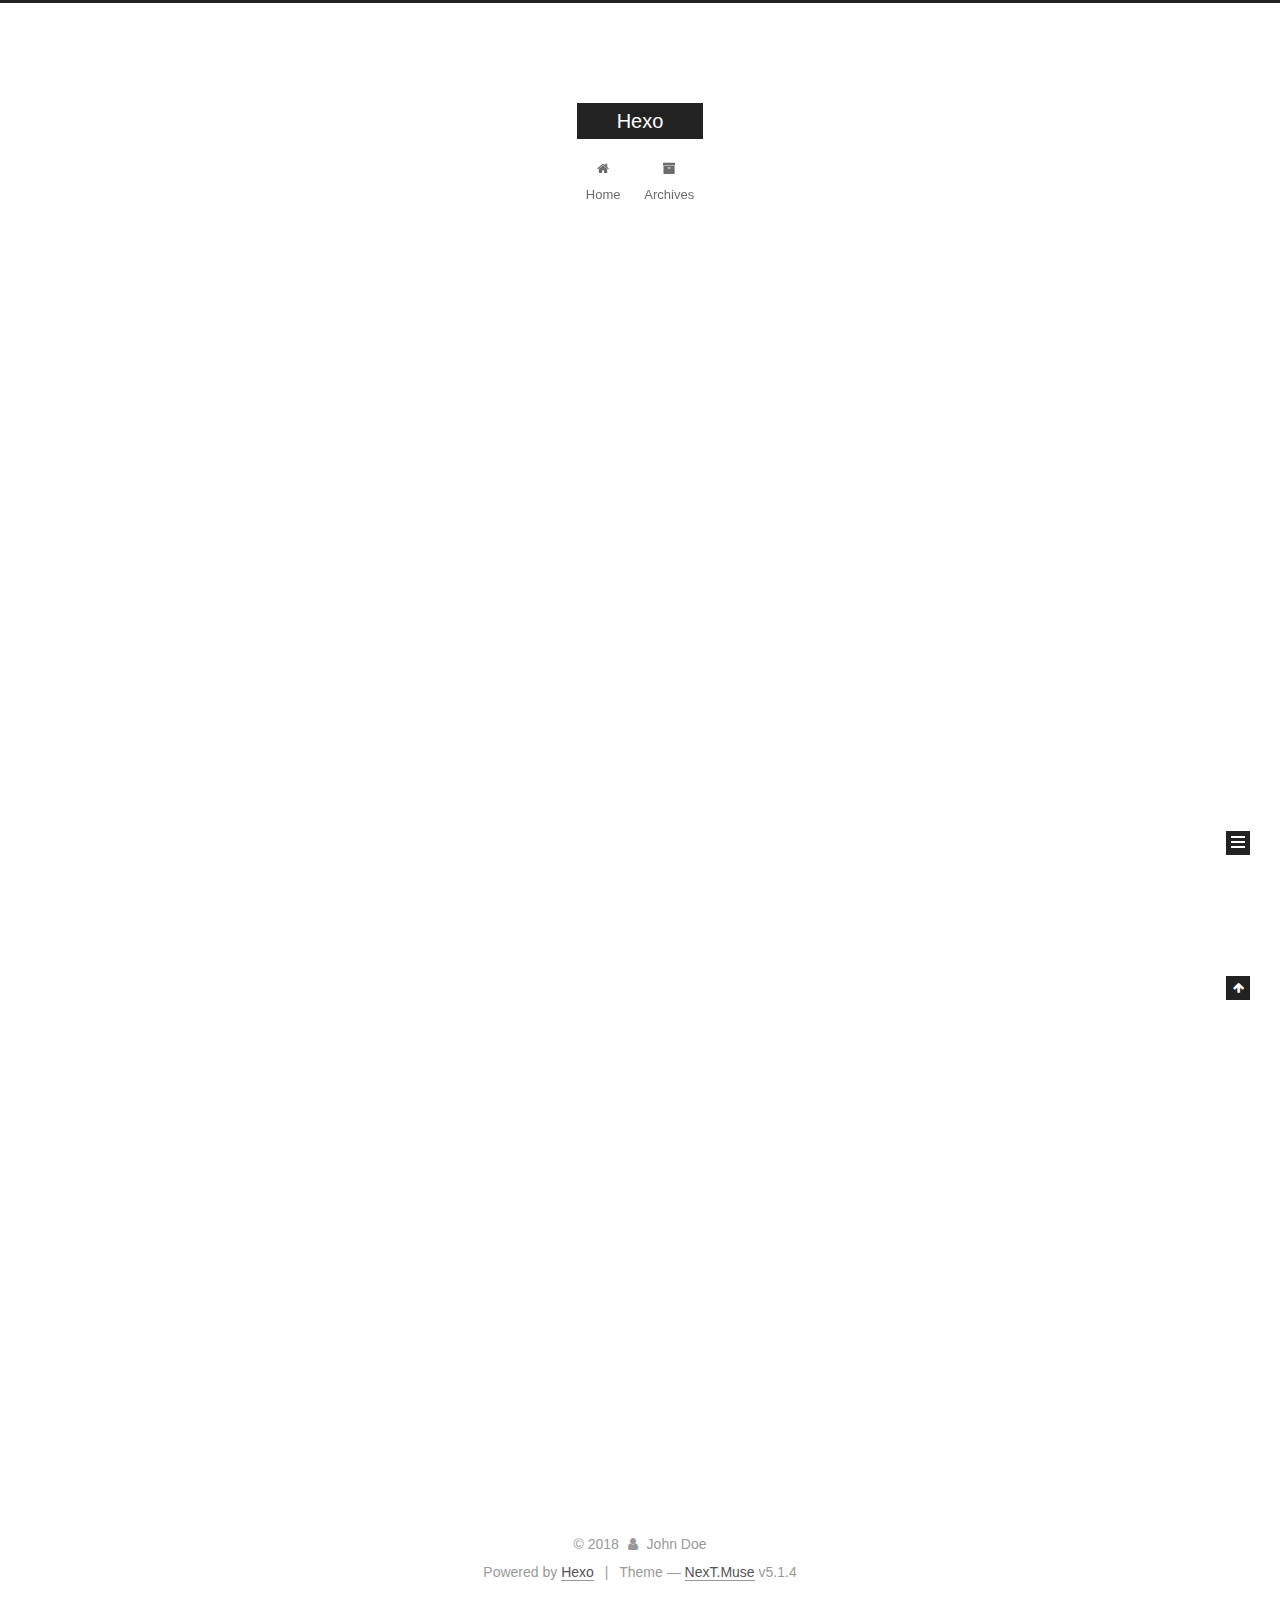
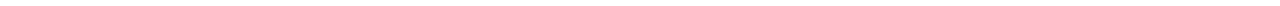
==== commit 5fdbe19c: "Site updated: 2018-09-16 20:33:51" ====
--- a/index.html
+++ b/index.html
@@ -1,126 +1,425 @@
 <!DOCTYPE html>
-<html>
+
+
+
+  
+
+
+<html class="theme-next muse use-motion" lang="">
 <head>
-  <meta charset="utf-8">
-  
-
-  
-  <title>Hexo</title>
-  <meta name="viewport" content="width=device-width, initial-scale=1, maximum-scale=1">
-  <meta property="og:type" content="website">
+  <meta charset="UTF-8"/>
+<meta http-equiv="X-UA-Compatible" content="IE=edge" />
+<meta name="viewport" content="width=device-width, initial-scale=1, maximum-scale=1"/>
+<meta name="theme-color" content="#222">
+
+
+
+
+
+
+
+
+
+<meta http-equiv="Cache-Control" content="no-transform" />
+<meta http-equiv="Cache-Control" content="no-siteapp" />
+
+
+
+
+
+
+
+
+
+
+
+
+
+
+
+
+  
+  
+  <link href="/lib/fancybox/source/jquery.fancybox.css?v=2.1.5" rel="stylesheet" type="text/css" />
+
+
+
+
+
+
+
+<link href="/lib/font-awesome/css/font-awesome.min.css?v=4.6.2" rel="stylesheet" type="text/css" />
+
+<link href="/css/main.css?v=5.1.4" rel="stylesheet" type="text/css" />
+
+
+  <link rel="apple-touch-icon" sizes="180x180" href="/images/apple-touch-icon-next.png?v=5.1.4">
+
+
+  <link rel="icon" type="image/png" sizes="32x32" href="/images/favicon-32x32-next.png?v=5.1.4">
+
+
+  <link rel="icon" type="image/png" sizes="16x16" href="/images/favicon-16x16-next.png?v=5.1.4">
+
+
+  <link rel="mask-icon" href="/images/logo.svg?v=5.1.4" color="#222">
+
+
+
+
+
+  <meta name="keywords" content="Hexo, NexT" />
+
+
+
+
+
+
+
+
+
+
+<meta property="og:type" content="website">
 <meta property="og:title" content="Hexo">
 <meta property="og:url" content="http://yoursite.com/index.html">
 <meta property="og:site_name" content="Hexo">
 <meta property="og:locale" content="default">
 <meta name="twitter:card" content="summary">
 <meta name="twitter:title" content="Hexo">
-  
-    <link rel="alternate" href="/atom.xml" title="Hexo" type="application/atom+xml">
-  
-  
-    <link rel="icon" href="/favicon.png">
-  
-  
-    <link href="//fonts.googleapis.com/css?family=Source+Code+Pro" rel="stylesheet" type="text/css">
-  
-  <link rel="stylesheet" href="/css/style.css">
+
+
+
+<script type="text/javascript" id="hexo.configurations">
+  var NexT = window.NexT || {};
+  var CONFIG = {
+    root: '/',
+    scheme: 'Muse',
+    version: '5.1.4',
+    sidebar: {"position":"left","display":"post","offset":12,"b2t":false,"scrollpercent":false,"onmobile":false},
+    fancybox: true,
+    tabs: true,
+    motion: {"enable":true,"async":false,"transition":{"post_block":"fadeIn","post_header":"slideDownIn","post_body":"slideDownIn","coll_header":"slideLeftIn","sidebar":"slideUpIn"}},
+    duoshuo: {
+      userId: '0',
+      author: 'Author'
+    },
+    algolia: {
+      applicationID: '',
+      apiKey: '',
+      indexName: '',
+      hits: {"per_page":10},
+      labels: {"input_placeholder":"Search for Posts","hits_empty":"We didn't find any results for the search: ${query}","hits_stats":"${hits} results found in ${time} ms"}
+    }
+  };
+</script>
+
+
+
+  <link rel="canonical" href="http://yoursite.com/"/>
+
+
+
+
+
+  <title>Hexo</title>
+  
+
+
+
+
+
+
+
+
 </head>
 
-<body>
-  <div id="container">
-    <div id="wrap">
-      <header id="header">
-  <div id="banner"></div>
-  <div id="header-outer" class="outer">
-    <div id="header-title" class="inner">
-      <h1 id="logo-wrap">
-        <a href="/" id="logo">Hexo</a>
-      </h1>
-      
+<body itemscope itemtype="http://schema.org/WebPage" lang="default">
+
+  
+  
+    
+  
+
+  <div class="container sidebar-position-left 
+  page-home">
+    <div class="headband"></div>
+
+    <header id="header" class="header" itemscope itemtype="http://schema.org/WPHeader">
+      <div class="header-inner"><div class="site-brand-wrapper">
+  <div class="site-meta ">
+    
+
+    <div class="custom-logo-site-title">
+      <a href="/"  class="brand" rel="start">
+        <span class="logo-line-before"><i></i></span>
+        <span class="site-title">Hexo</span>
+        <span class="logo-line-after"><i></i></span>
+      </a>
     </div>
-    <div id="header-inner" class="inner">
-      <nav id="main-nav">
-        <a id="main-nav-toggle" class="nav-icon"></a>
-        
-          <a class="main-nav-link" href="/">Home</a>
-        
-          <a class="main-nav-link" href="/archives">Archives</a>
-        
-      </nav>
-      <nav id="sub-nav">
-        
-          <a id="nav-rss-link" class="nav-icon" href="/atom.xml" title="RSS Feed"></a>
-        
-        <a id="nav-search-btn" class="nav-icon" title="Search"></a>
-      </nav>
-      <div id="search-form-wrap">
-        <form action="//google.com/search" method="get" accept-charset="UTF-8" class="search-form"><input type="search" name="q" class="search-form-input" placeholder="Search"><button type="submit" class="search-form-submit">&#xF002;</button><input type="hidden" name="sitesearch" value="http://yoursite.com"></form>
-      </div>
+      
+        <p class="site-subtitle"></p>
+      
+  </div>
+
+  <div class="site-nav-toggle">
+    <button>
+      <span class="btn-bar"></span>
+      <span class="btn-bar"></span>
+      <span class="btn-bar"></span>
+    </button>
+  </div>
+</div>
+
+<nav class="site-nav">
+  
+
+  
+    <ul id="menu" class="menu">
+      
+        
+        <li class="menu-item menu-item-home">
+          <a href="/" rel="section">
+            
+              <i class="menu-item-icon fa fa-fw fa-home"></i> <br />
+            
+            Home
+          </a>
+        </li>
+      
+        
+        <li class="menu-item menu-item-archives">
+          <a href="/archives/" rel="section">
+            
+              <i class="menu-item-icon fa fa-fw fa-archive"></i> <br />
+            
+            Archives
+          </a>
+        </li>
+      
+
+      
+    </ul>
+  
+
+  
+</nav>
+
+
+
+ </div>
+    </header>
+
+    <main id="main" class="main">
+      <div class="main-inner">
+        <div class="content-wrap">
+          <div id="content" class="content">
+            
+  <section id="posts" class="posts-expand">
+    
+      
+
+  
+
+  
+  
+  
+
+  <article class="post post-type-normal" itemscope itemtype="http://schema.org/Article">
+  
+  
+  
+  <div class="post-block">
+    <link itemprop="mainEntityOfPage" href="http://yoursite.com/2018/09/15/app架构/">
+
+    <span hidden itemprop="author" itemscope itemtype="http://schema.org/Person">
+      <meta itemprop="name" content="John Doe">
+      <meta itemprop="description" content="">
+      <meta itemprop="image" content="/images/avatar.gif">
+    </span>
+
+    <span hidden itemprop="publisher" itemscope itemtype="http://schema.org/Organization">
+      <meta itemprop="name" content="Hexo">
+    </span>
+
+    
+      <header class="post-header">
+
+        
+        
+          <h1 class="post-title" itemprop="name headline">
+                
+                <a class="post-title-link" href="/2018/09/15/app架构/" itemprop="url">app架构</a></h1>
+        
+
+        <div class="post-meta">
+          <span class="post-time">
+            
+              <span class="post-meta-item-icon">
+                <i class="fa fa-calendar-o"></i>
+              </span>
+              
+                <span class="post-meta-item-text">Posted on</span>
+              
+              <time title="Post created" itemprop="dateCreated datePublished" datetime="2018-09-15T17:30:45+08:00">
+                2018-09-15
+              </time>
+            
+
+            
+
+            
+          </span>
+
+          
+
+          
+            
+          
+
+          
+          
+
+          
+
+          
+
+          
+
+        </div>
+      </header>
+    
+
+    
+    
+    
+    <div class="post-body" itemprop="articleBody">
+
+      
+      
+
+      
+        
+          
+            
+          
+        
+      
     </div>
-  </div>
-</header>
-      <div class="outer">
-        <section id="main">
-  
-    <article id="post-app架构" class="article article-type-post" itemscope itemprop="blogPost">
-  <div class="article-meta">
-    <a href="/2018/09/15/app架构/" class="article-date">
-  <time datetime="2018-09-15T09:30:45.000Z" itemprop="datePublished">2018-09-15</time>
-</a>
-    
-  </div>
-  <div class="article-inner">
-    
-    
-      <header class="article-header">
-        
-  
-    <h1 itemprop="name">
-      <a class="article-title" href="/2018/09/15/app架构/">app架构</a>
-    </h1>
-  
-
-      </header>
-    
-    <div class="article-entry" itemprop="articleBody">
-      
-        
-      
-    </div>
-    <footer class="article-footer">
-      <a data-url="http://yoursite.com/2018/09/15/app架构/" data-id="cjm38fdlh0001ohjbukl3pruo" class="article-share-link">Share</a>
-      
+    
+    
+    
+
+    
+
+    
+
+    
+
+    <footer class="post-footer">
+      
+
+      
+
+      
+
+      
+      
+        <div class="post-eof"></div>
       
     </footer>
   </div>
   
-</article>
-
-
-  
-    <article id="post-hello-world" class="article article-type-post" itemscope itemprop="blogPost">
-  <div class="article-meta">
-    <a href="/2018/09/15/hello-world/" class="article-date">
-  <time datetime="2018-09-15T08:44:15.000Z" itemprop="datePublished">2018-09-15</time>
-</a>
-    
-  </div>
-  <div class="article-inner">
-    
-    
-      <header class="article-header">
-        
-  
-    <h1 itemprop="name">
-      <a class="article-title" href="/2018/09/15/hello-world/">Hello World</a>
-    </h1>
-  
-
+  
+  
+  </article>
+
+
+    
+      
+
+  
+
+  
+  
+  
+
+  <article class="post post-type-normal" itemscope itemtype="http://schema.org/Article">
+  
+  
+  
+  <div class="post-block">
+    <link itemprop="mainEntityOfPage" href="http://yoursite.com/2018/09/15/hello-world/">
+
+    <span hidden itemprop="author" itemscope itemtype="http://schema.org/Person">
+      <meta itemprop="name" content="John Doe">
+      <meta itemprop="description" content="">
+      <meta itemprop="image" content="/images/avatar.gif">
+    </span>
+
+    <span hidden itemprop="publisher" itemscope itemtype="http://schema.org/Organization">
+      <meta itemprop="name" content="Hexo">
+    </span>
+
+    
+      <header class="post-header">
+
+        
+        
+          <h1 class="post-title" itemprop="name headline">
+                
+                <a class="post-title-link" href="/2018/09/15/hello-world/" itemprop="url">Hello World</a></h1>
+        
+
+        <div class="post-meta">
+          <span class="post-time">
+            
+              <span class="post-meta-item-icon">
+                <i class="fa fa-calendar-o"></i>
+              </span>
+              
+                <span class="post-meta-item-text">Posted on</span>
+              
+              <time title="Post created" itemprop="dateCreated datePublished" datetime="2018-09-15T16:44:15+08:00">
+                2018-09-15
+              </time>
+            
+
+            
+
+            
+          </span>
+
+          
+
+          
+            
+          
+
+          
+          
+
+          
+
+          
+
+          
+
+        </div>
       </header>
     
-    <div class="article-entry" itemprop="articleBody">
-      
-        <p>Welcome to <a href="https://hexo.io/" target="_blank" rel="noopener">Hexo</a>! This is your very first post. Check <a href="https://hexo.io/docs/" target="_blank" rel="noopener">documentation</a> for more info. If you get any problems when using Hexo, you can find the answer in <a href="https://hexo.io/docs/troubleshooting.html" target="_blank" rel="noopener">troubleshooting</a> or you can ask me on <a href="https://github.com/hexojs/hexo/issues" target="_blank" rel="noopener">GitHub</a>.</p>
+
+    
+    
+    
+    <div class="post-body" itemprop="articleBody">
+
+      
+      
+
+      
+        
+          
+            <p>Welcome to <a href="https://hexo.io/" target="_blank" rel="noopener">Hexo</a>! This is your very first post. Check <a href="https://hexo.io/docs/" target="_blank" rel="noopener">documentation</a> for more info. If you get any problems when using Hexo, you can find the answer in <a href="https://hexo.io/docs/troubleshooting.html" target="_blank" rel="noopener">troubleshooting</a> or you can ask me on <a href="https://github.com/hexojs/hexo/issues" target="_blank" rel="noopener">GitHub</a>.</p>
 <h2 id="Quick-Start"><a href="#Quick-Start" class="headerlink" title="Quick Start"></a>Quick Start</h2><h3 id="Create-a-new-post"><a href="#Create-a-new-post" class="headerlink" title="Create a new post"></a>Create a new post</h3><figure class="highlight bash"><table><tr><td class="gutter"><pre><span class="line">1</span><br></pre></td><td class="code"><pre><span class="line">$ hexo new <span class="string">"My New Post"</span></span><br></pre></td></tr></table></figure>
 <p>More info: <a href="https://hexo.io/docs/writing.html" target="_blank" rel="noopener">Writing</a></p>
 <h3 id="Run-server"><a href="#Run-server" class="headerlink" title="Run server"></a>Run server</h3><figure class="highlight bash"><table><tr><td class="gutter"><pre><span class="line">1</span><br></pre></td><td class="code"><pre><span class="line">$ hexo server</span><br></pre></td></tr></table></figure>
@@ -130,95 +429,307 @@
 <h3 id="Deploy-to-remote-sites"><a href="#Deploy-to-remote-sites" class="headerlink" title="Deploy to remote sites"></a>Deploy to remote sites</h3><figure class="highlight bash"><table><tr><td class="gutter"><pre><span class="line">1</span><br></pre></td><td class="code"><pre><span class="line">$ hexo deploy</span><br></pre></td></tr></table></figure>
 <p>More info: <a href="https://hexo.io/docs/deployment.html" target="_blank" rel="noopener">Deployment</a></p>
 
+          
+        
       
     </div>
-    <footer class="article-footer">
-      <a data-url="http://yoursite.com/2018/09/15/hello-world/" data-id="cjm38fdld0000ohjbdkosfckv" class="article-share-link">Share</a>
-      
+    
+    
+    
+
+    
+
+    
+
+    
+
+    <footer class="post-footer">
+      
+
+      
+
+      
+
+      
+      
+        <div class="post-eof"></div>
       
     </footer>
   </div>
   
-</article>
-
-
-  
-
-
-</section>
-        
-          <aside id="sidebar">
-  
-    
-
-  
-    
-
-  
-    
-  
-    
-  <div class="widget-wrap">
-    <h3 class="widget-title">Archives</h3>
-    <div class="widget">
-      <ul class="archive-list"><li class="archive-list-item"><a class="archive-list-link" href="/archives/2018/09/">September 2018</a></li></ul>
+  
+  
+  </article>
+
+
+    
+  </section>
+
+  
+
+
+          </div>
+          
+
+
+          
+
+        </div>
+        
+          
+  
+  <div class="sidebar-toggle">
+    <div class="sidebar-toggle-line-wrap">
+      <span class="sidebar-toggle-line sidebar-toggle-line-first"></span>
+      <span class="sidebar-toggle-line sidebar-toggle-line-middle"></span>
+      <span class="sidebar-toggle-line sidebar-toggle-line-last"></span>
     </div>
   </div>
 
-
-  
-    
-  <div class="widget-wrap">
-    <h3 class="widget-title">Recent Posts</h3>
-    <div class="widget">
-      <ul>
-        
-          <li>
-            <a href="/2018/09/15/app架构/">app架构</a>
-          </li>
-        
-          <li>
-            <a href="/2018/09/15/hello-world/">Hello World</a>
-          </li>
-        
-      </ul>
+  <aside id="sidebar" class="sidebar">
+    
+    <div class="sidebar-inner">
+
+      
+
+      
+
+      <section class="site-overview-wrap sidebar-panel sidebar-panel-active">
+        <div class="site-overview">
+          <div class="site-author motion-element" itemprop="author" itemscope itemtype="http://schema.org/Person">
+            
+              <p class="site-author-name" itemprop="name">John Doe</p>
+              <p class="site-description motion-element" itemprop="description"></p>
+          </div>
+
+          <nav class="site-state motion-element">
+
+            
+              <div class="site-state-item site-state-posts">
+              
+                <a href="/archives/">
+              
+                  <span class="site-state-item-count">2</span>
+                  <span class="site-state-item-name">posts</span>
+                </a>
+              </div>
+            
+
+            
+
+            
+
+          </nav>
+
+          
+
+          
+
+          
+          
+
+          
+          
+
+          
+
+        </div>
+      </section>
+
+      
+
+      
+
     </div>
+  </aside>
+
+
+        
+      </div>
+    </main>
+
+    <footer id="footer" class="footer">
+      <div class="footer-inner">
+        <div class="copyright">&copy; <span itemprop="copyrightYear">2018</span>
+  <span class="with-love">
+    <i class="fa fa-user"></i>
+  </span>
+  <span class="author" itemprop="copyrightHolder">John Doe</span>
+
+  
+</div>
+
+
+  <div class="powered-by">Powered by <a class="theme-link" target="_blank" href="https://hexo.io">Hexo</a></div>
+
+
+
+  <span class="post-meta-divider">|</span>
+
+
+
+  <div class="theme-info">Theme &mdash; <a class="theme-link" target="_blank" href="https://github.com/iissnan/hexo-theme-next">NexT.Muse</a> v5.1.4</div>
+
+
+
+
+        
+
+
+
+
+
+
+
+        
+      </div>
+    </footer>
+
+    
+      <div class="back-to-top">
+        <i class="fa fa-arrow-up"></i>
+        
+      </div>
+    
+
+    
+
   </div>
 
   
-</aside>
-        
-      </div>
-      <footer id="footer">
-  
-  <div class="outer">
-    <div id="footer-info" class="inner">
-      &copy; 2018 John Doe<br>
-      Powered by <a href="http://hexo.io/" target="_blank">Hexo</a>
-    </div>
-  </div>
-</footer>
-    </div>
-    <nav id="mobile-nav">
-  
-    <a href="/" class="mobile-nav-link">Home</a>
-  
-    <a href="/archives" class="mobile-nav-link">Archives</a>
-  
-</nav>
-    
-
-<script src="//ajax.googleapis.com/ajax/libs/jquery/2.0.3/jquery.min.js"></script>
-
-
-  <link rel="stylesheet" href="/fancybox/jquery.fancybox.css">
-  <script src="/fancybox/jquery.fancybox.pack.js"></script>
-
-
-<script src="/js/script.js"></script>
-
-
-
-  </div>
+
+<script type="text/javascript">
+  if (Object.prototype.toString.call(window.Promise) !== '[object Function]') {
+    window.Promise = null;
+  }
+</script>
+
+
+
+
+
+
+
+
+
+  
+
+
+
+
+
+
+
+
+
+
+
+
+  
+  
+    <script type="text/javascript" src="/lib/jquery/index.js?v=2.1.3"></script>
+  
+
+  
+  
+    <script type="text/javascript" src="/lib/fastclick/lib/fastclick.min.js?v=1.0.6"></script>
+  
+
+  
+  
+    <script type="text/javascript" src="/lib/jquery_lazyload/jquery.lazyload.js?v=1.9.7"></script>
+  
+
+  
+  
+    <script type="text/javascript" src="/lib/velocity/velocity.min.js?v=1.2.1"></script>
+  
+
+  
+  
+    <script type="text/javascript" src="/lib/velocity/velocity.ui.min.js?v=1.2.1"></script>
+  
+
+  
+  
+    <script type="text/javascript" src="/lib/fancybox/source/jquery.fancybox.pack.js?v=2.1.5"></script>
+  
+
+
+  
+
+
+  <script type="text/javascript" src="/js/src/utils.js?v=5.1.4"></script>
+
+  <script type="text/javascript" src="/js/src/motion.js?v=5.1.4"></script>
+
+
+
+  
+  
+
+  
+
+  
+
+
+  <script type="text/javascript" src="/js/src/bootstrap.js?v=5.1.4"></script>
+
+
+
+  
+
+
+  
+
+
+
+
+	
+
+
+
+
+
+  
+
+
+
+
+
+  
+
+
+
+
+
+
+
+
+
+
+
+
+  
+
+
+
+
+
+  
+
+  
+
+  
+
+  
+  
+
+  
+
+  
+
+  
+
 </body>
-</html>+</html>
--- a/css/main.css
+++ b/css/main.css
@@ -0,0 +1,2662 @@
+/* normalize.css v3.0.2 | MIT License | git.io/normalize */
+html {
+  font-family: sans-serif; /* 1 */
+  -ms-text-size-adjust: 100%; /* 2 */
+  -webkit-text-size-adjust: 100%; /* 2 */
+}
+body {
+  margin: 0;
+}
+article,
+aside,
+details,
+figcaption,
+figure,
+footer,
+header,
+hgroup,
+main,
+menu,
+nav,
+section,
+summary {
+  display: block;
+}
+audio,
+canvas,
+progress,
+video {
+  display: inline-block; /* 1 */
+  vertical-align: baseline; /* 2 */
+}
+audio:not([controls]) {
+  display: none;
+  height: 0;
+}
+[hidden],
+template {
+  display: none;
+}
+a {
+  background-color: transparent;
+}
+a:active,
+a:hover {
+  outline: 0;
+}
+abbr[title] {
+  border-bottom: 1px dotted;
+}
+b,
+strong {
+  font-weight: bold;
+}
+dfn {
+  font-style: italic;
+}
+h1 {
+  font-size: 2em;
+  margin: 0.67em 0;
+}
+mark {
+  background: #ff0;
+  color: #000;
+}
+small {
+  font-size: 80%;
+}
+sub,
+sup {
+  font-size: 75%;
+  line-height: 0;
+  position: relative;
+  vertical-align: baseline;
+}
+sup {
+  top: -0.5em;
+}
+sub {
+  bottom: -0.25em;
+}
+img {
+  border: 0;
+}
+svg:not(:root) {
+  overflow: hidden;
+}
+figure {
+  margin: 1em 40px;
+}
+hr {
+  -moz-box-sizing: content-box;
+  box-sizing: content-box;
+  height: 0;
+}
+pre {
+  overflow: auto;
+}
+code,
+kbd,
+pre,
+samp {
+  font-family: monospace, monospace;
+  font-size: 1em;
+}
+button,
+input,
+optgroup,
+select,
+textarea {
+  color: inherit; /* 1 */
+  font: inherit; /* 2 */
+  margin: 0; /* 3 */
+}
+button {
+  overflow: visible;
+}
+button,
+select {
+  text-transform: none;
+}
+button,
+html input[type="button"],
+input[type="reset"],
+input[type="submit"] {
+  -webkit-appearance: button; /* 2 */
+  cursor: pointer; /* 3 */
+}
+button[disabled],
+html input[disabled] {
+  cursor: default;
+}
+button::-moz-focus-inner,
+input::-moz-focus-inner {
+  border: 0;
+  padding: 0;
+}
+input {
+  line-height: normal;
+}
+input[type="checkbox"],
+input[type="radio"] {
+  box-sizing: border-box; /* 1 */
+  padding: 0; /* 2 */
+}
+input[type="number"]::-webkit-inner-spin-button,
+input[type="number"]::-webkit-outer-spin-button {
+  height: auto;
+}
+input[type="search"] {
+  -webkit-appearance: textfield; /* 1 */
+  -moz-box-sizing: content-box;
+  -webkit-box-sizing: content-box; /* 2 */
+  box-sizing: content-box;
+}
+input[type="search"]::-webkit-search-cancel-button,
+input[type="search"]::-webkit-search-decoration {
+  -webkit-appearance: none;
+}
+fieldset {
+  border: 1px solid #c0c0c0;
+  margin: 0 2px;
+  padding: 0.35em 0.625em 0.75em;
+}
+legend {
+  border: 0; /* 1 */
+  padding: 0; /* 2 */
+}
+textarea {
+  overflow: auto;
+}
+optgroup {
+  font-weight: bold;
+}
+table {
+  border-collapse: collapse;
+  border-spacing: 0;
+}
+td,
+th {
+  padding: 0;
+}
+::selection {
+  background: #262a30;
+  color: #fff;
+}
+body {
+  position: relative;
+  font-family: 'Lato', "PingFang SC", "Microsoft YaHei", sans-serif;
+  font-size: 14px;
+  line-height: 2;
+  color: #555;
+  background: #fff;
+}
+@media (max-width: 767px) {
+  body {
+    padding-right: 0 !important;
+  }
+}
+@media (min-width: 768px) and (max-width: 991px) {
+  body {
+    padding-right: 0 !important;
+  }
+}
+@media (min-width: 1600px) {
+  body {
+    font-size: 16px;
+  }
+}
+h1,
+h2,
+h3,
+h4,
+h5,
+h6 {
+  margin: 0;
+  padding: 0;
+  font-weight: bold;
+  line-height: 1.5;
+  font-family: 'Lato', "PingFang SC", "Microsoft YaHei", sans-serif;
+}
+h2,
+h3,
+h4,
+h5,
+h6 {
+  margin: 20px 0 15px;
+}
+h1 {
+  font-size: 22px;
+}
+@media (max-width: 767px) {
+  h1 {
+    font-size: 18px;
+  }
+}
+h2 {
+  font-size: 20px;
+}
+@media (max-width: 767px) {
+  h2 {
+    font-size: 16px;
+  }
+}
+h3 {
+  font-size: 18px;
+}
+@media (max-width: 767px) {
+  h3 {
+    font-size: 14px;
+  }
+}
+h4 {
+  font-size: 16px;
+}
+@media (max-width: 767px) {
+  h4 {
+    font-size: 12px;
+  }
+}
+h5 {
+  font-size: 14px;
+}
+@media (max-width: 767px) {
+  h5 {
+    font-size: 10px;
+  }
+}
+h6 {
+  font-size: 12px;
+}
+@media (max-width: 767px) {
+  h6 {
+    font-size: 8px;
+  }
+}
+p {
+  margin: 0 0 20px 0;
+}
+a {
+  color: #555;
+  text-decoration: none;
+  outline: none;
+  border-bottom: 1px solid #999;
+  word-wrap: break-word;
+}
+a:hover {
+  color: #222;
+  border-bottom-color: #222;
+}
+blockquote {
+  margin: 0;
+  padding: 0;
+}
+img {
+  display: block;
+  margin: auto;
+  max-width: 100%;
+  height: auto;
+}
+hr {
+  margin: 40px 0;
+  height: 3px;
+  border: none;
+  background-color: #ddd;
+  background-image: repeating-linear-gradient(-45deg, #fff, #fff 4px, transparent 4px, transparent 8px);
+}
+blockquote {
+  padding: 0 15px;
+  color: #666;
+  border-left: 4px solid #ddd;
+}
+blockquote cite::before {
+  content: "-";
+  padding: 0 5px;
+}
+dt {
+  font-weight: 700;
+}
+dd {
+  margin: 0;
+  padding: 0;
+}
+kbd {
+  border: 1px solid #ccc;
+  border-radius: 0.2em;
+  box-shadow: 0.1em 0.1em 0.2em rgba(0,0,0,0.1);
+  background-color: #f9f9f9;
+  font-family: inherit;
+  background-image: -webkit-linear-gradient(top, #eee, #fff, #eee);
+  padding: 0.1em 0.3em;
+  white-space: nowrap;
+}
+.text-left {
+  text-align: left;
+}
+.text-center {
+  text-align: center;
+}
+.text-right {
+  text-align: right;
+}
+.text-justify {
+  text-align: justify;
+}
+.text-nowrap {
+  white-space: nowrap;
+}
+.text-lowercase {
+  text-transform: lowercase;
+}
+.text-uppercase {
+  text-transform: uppercase;
+}
+.text-capitalize {
+  text-transform: capitalize;
+}
+.center-block {
+  display: block;
+  margin-left: auto;
+  margin-right: auto;
+}
+.clearfix:before,
+.clearfix:after {
+  content: " ";
+  display: table;
+}
+.clearfix:after {
+  clear: both;
+}
+.pullquote {
+  width: 45%;
+}
+.pullquote.left {
+  float: left;
+  margin-left: 5px;
+  margin-right: 10px;
+}
+.pullquote.right {
+  float: right;
+  margin-left: 10px;
+  margin-right: 5px;
+}
+.affix.affix.affix {
+  position: fixed;
+}
+.translation {
+  margin-top: -20px;
+  font-size: 14px;
+  color: #999;
+}
+.scrollbar-measure {
+  width: 100px;
+  height: 100px;
+  overflow: scroll;
+  position: absolute;
+  top: -9999px;
+}
+.use-motion .motion-element {
+  opacity: 0;
+}
+table {
+  margin: 20px 0;
+  width: 100%;
+  border-collapse: collapse;
+  border-spacing: 0;
+  border: 1px solid #ddd;
+  font-size: 14px;
+  table-layout: fixed;
+  word-wrap: break-all;
+}
+table>tbody>tr:nth-of-type(odd) {
+  background-color: #f9f9f9;
+}
+table>tbody>tr:hover {
+  background-color: #f5f5f5;
+}
+caption,
+th,
+td {
+  padding: 8px;
+  text-align: left;
+  vertical-align: middle;
+  font-weight: normal;
+}
+th,
+td {
+  border-bottom: 3px solid #ddd;
+  border-right: 1px solid #eee;
+}
+th {
+  padding-bottom: 10px;
+  font-weight: 700;
+}
+td {
+  border-bottom-width: 1px;
+}
+html,
+body {
+  height: 100%;
+}
+.container {
+  position: relative;
+  min-height: 100%;
+}
+.header-inner {
+  margin: 0 auto;
+  padding: 100px 0 70px;
+  width: 700px;
+}
+@media (min-width: 1600px) {
+  .container .header-inner {
+    width: 900px;
+  }
+}
+.main {
+  padding-bottom: 150px;
+}
+.main-inner {
+  margin: 0 auto;
+  width: 700px;
+}
+@media (min-width: 1600px) {
+  .container .main-inner {
+    width: 900px;
+  }
+}
+.footer {
+  position: absolute;
+  left: 0;
+  bottom: 0;
+  width: 100%;
+  min-height: 50px;
+}
+.footer-inner {
+  box-sizing: border-box;
+  margin: 20px auto;
+  width: 700px;
+}
+@media (min-width: 1600px) {
+  .container .footer-inner {
+    width: 900px;
+  }
+}
+pre,
+.highlight {
+  overflow: auto;
+  margin: 20px 0;
+  padding: 0;
+  font-size: 13px;
+  color: #4d4d4c;
+  background: #f7f7f7;
+  line-height: 1.6;
+}
+pre,
+code {
+  font-family: consolas, Menlo, "PingFang SC", "Microsoft YaHei", monospace;
+}
+code {
+  padding: 2px 4px;
+  word-wrap: break-word;
+  color: #555;
+  background: #eee;
+  border-radius: 3px;
+  font-size: 13px;
+}
+pre {
+  padding: 10px;
+}
+pre code {
+  padding: 0;
+  color: #4d4d4c;
+  background: none;
+  text-shadow: none;
+}
+.highlight {
+  border-radius: 1px;
+}
+.highlight pre {
+  border: none;
+  margin: 0;
+  padding: 10px 0;
+}
+.highlight table {
+  margin: 0;
+  width: auto;
+  border: none;
+}
+.highlight td {
+  border: none;
+  padding: 0;
+}
+.highlight figcaption {
+  font-size: 1em;
+  color: #4d4d4c;
+  line-height: 1em;
+  margin-bottom: 1em;
+}
+.highlight figcaption:before,
+.highlight figcaption:after {
+  content: " ";
+  display: table;
+}
+.highlight figcaption:after {
+  clear: both;
+}
+.highlight figcaption a {
+  float: right;
+  color: #4d4d4c;
+}
+.highlight figcaption a:hover {
+  border-bottom-color: #4d4d4c;
+}
+.highlight .gutter pre {
+  padding-left: 10px;
+  padding-right: 10px;
+  color: #869194;
+  text-align: right;
+  background-color: #eff2f3;
+}
+.highlight .code pre {
+  width: 100%;
+  padding-left: 10px;
+  padding-right: 10px;
+  background-color: #f7f7f7;
+}
+.highlight .line {
+  height: 20px;
+}
+.gutter {
+  -webkit-user-select: none;
+  -moz-user-select: none;
+  -ms-user-select: none;
+  user-select: none;
+}
+.gist table {
+  width: auto;
+}
+.gist table td {
+  border: none;
+}
+pre .deletion {
+  background: #fdd;
+}
+pre .addition {
+  background: #dfd;
+}
+pre .meta {
+  color: #8959a8;
+}
+pre .comment {
+  color: #8e908c;
+}
+pre .variable,
+pre .attribute,
+pre .tag,
+pre .regexp,
+pre .ruby .constant,
+pre .xml .tag .title,
+pre .xml .pi,
+pre .xml .doctype,
+pre .html .doctype,
+pre .css .id,
+pre .css .class,
+pre .css .pseudo {
+  color: #c82829;
+}
+pre .number,
+pre .preprocessor,
+pre .built_in,
+pre .literal,
+pre .params,
+pre .constant,
+pre .command {
+  color: #f5871f;
+}
+pre .ruby .class .title,
+pre .css .rules .attribute,
+pre .string,
+pre .value,
+pre .inheritance,
+pre .header,
+pre .ruby .symbol,
+pre .xml .cdata,
+pre .special,
+pre .number,
+pre .formula {
+  color: #718c00;
+}
+pre .title,
+pre .css .hexcolor {
+  color: #3e999f;
+}
+pre .function,
+pre .python .decorator,
+pre .python .title,
+pre .ruby .function .title,
+pre .ruby .title .keyword,
+pre .perl .sub,
+pre .javascript .title,
+pre .coffeescript .title {
+  color: #4271ae;
+}
+pre .keyword,
+pre .javascript .function {
+  color: #8959a8;
+}
+.full-image.full-image.full-image.full-image {
+  border: none;
+  max-width: 100%;
+  width: auto;
+  margin: 20px auto 25px;
+}
+@media (min-width: 992px) {
+  .full-image.full-image.full-image.full-image {
+    max-width: none;
+    width: 110%;
+    margin: 25px -5%;
+  }
+}
+.blockquote-center,
+.page-home .post-type-quote blockquote,
+.page-post-detail .post-type-quote blockquote {
+  position: relative;
+  margin: 40px 0;
+  padding: 0;
+  border-left: none;
+  text-align: center;
+}
+.blockquote-center::before,
+.page-home .post-type-quote blockquote::before,
+.page-post-detail .post-type-quote blockquote::before,
+.blockquote-center::after,
+.page-home .post-type-quote blockquote::after,
+.page-post-detail .post-type-quote blockquote::after {
+  position: absolute;
+  content: ' ';
+  display: block;
+  width: 100%;
+  height: 24px;
+  opacity: 0.2;
+  background-repeat: no-repeat;
+  background-position: 0 -6px;
+  background-size: 22px 22px;
+}
+.blockquote-center::before,
+.page-home .post-type-quote blockquote::before,
+.page-post-detail .post-type-quote blockquote::before {
+  top: -20px;
+  background-image: url("../images/quote-l.svg");
+  border-top: 1px solid #ccc;
+}
+.blockquote-center::after,
+.page-home .post-type-quote blockquote::after,
+.page-post-detail .post-type-quote blockquote::after {
+  bottom: -20px;
+  background-image: url("../images/quote-r.svg");
+  border-bottom: 1px solid #ccc;
+  background-position: 100% 8px;
+}
+.blockquote-center p,
+.page-home .post-type-quote blockquote p,
+.page-post-detail .post-type-quote blockquote p,
+.blockquote-center div,
+.page-home .post-type-quote blockquote div,
+.page-post-detail .post-type-quote blockquote div {
+  text-align: center;
+}
+.post .post-body .group-picture img {
+  box-sizing: border-box;
+  padding: 0 3px;
+  border: none;
+}
+.post .group-picture-row {
+  overflow: hidden;
+  margin-top: 6px;
+}
+.post .group-picture-row:first-child {
+  margin-top: 0;
+}
+.post .group-picture-column {
+  float: left;
+}
+.page-post-detail .post-body .group-picture-column {
+  float: none;
+  margin-top: 10px;
+  width: auto !important;
+}
+.page-post-detail .post-body .group-picture-column img {
+  margin: 0 auto;
+}
+.page-archive .group-picture-container {
+  overflow: hidden;
+}
+.page-archive .group-picture-row {
+  float: left;
+}
+.page-archive .group-picture-row:first-child {
+  margin-top: 6px;
+}
+.page-archive .group-picture-column {
+  max-width: 150px;
+  max-height: 150px;
+}
+.post-body .note {
+  position: relative;
+  padding: 15px;
+  margin-bottom: 20px;
+  border: 1px solid #eee;
+  border-left-width: 5px;
+  border-radius: 3px;
+}
+.post-body .note h2,
+.post-body .note h3,
+.post-body .note h4,
+.post-body .note h5,
+.post-body .note h6 {
+  margin-top: 0;
+  margin-bottom: 0;
+  border-bottom: initial;
+  padding-top: 0 !important;
+}
+.post-body .note p:first-child,
+.post-body .note ul:first-child,
+.post-body .note ol:first-child,
+.post-body .note table:first-child,
+.post-body .note pre:first-child,
+.post-body .note blockquote:first-child {
+  margin-top: 0;
+}
+.post-body .note p:last-child,
+.post-body .note ul:last-child,
+.post-body .note ol:last-child,
+.post-body .note table:last-child,
+.post-body .note pre:last-child,
+.post-body .note blockquote:last-child {
+  margin-bottom: 0;
+}
+.post-body .note.default {
+  border-left-color: #777;
+}
+.post-body .note.default h2,
+.post-body .note.default h3,
+.post-body .note.default h4,
+.post-body .note.default h5,
+.post-body .note.default h6 {
+  color: #777;
+}
+.post-body .note.primary {
+  border-left-color: #6f42c1;
+}
+.post-body .note.primary h2,
+.post-body .note.primary h3,
+.post-body .note.primary h4,
+.post-body .note.primary h5,
+.post-body .note.primary h6 {
+  color: #6f42c1;
+}
+.post-body .note.info {
+  border-left-color: #428bca;
+}
+.post-body .note.info h2,
+.post-body .note.info h3,
+.post-body .note.info h4,
+.post-body .note.info h5,
+.post-body .note.info h6 {
+  color: #428bca;
+}
+.post-body .note.success {
+  border-left-color: #5cb85c;
+}
+.post-body .note.success h2,
+.post-body .note.success h3,
+.post-body .note.success h4,
+.post-body .note.success h5,
+.post-body .note.success h6 {
+  color: #5cb85c;
+}
+.post-body .note.warning {
+  border-left-color: #f0ad4e;
+}
+.post-body .note.warning h2,
+.post-body .note.warning h3,
+.post-body .note.warning h4,
+.post-body .note.warning h5,
+.post-body .note.warning h6 {
+  color: #f0ad4e;
+}
+.post-body .note.danger {
+  border-left-color: #d9534f;
+}
+.post-body .note.danger h2,
+.post-body .note.danger h3,
+.post-body .note.danger h4,
+.post-body .note.danger h5,
+.post-body .note.danger h6 {
+  color: #d9534f;
+}
+.post-body .label {
+  display: inline;
+  padding: 0 2px;
+  white-space: nowrap;
+}
+.post-body .label.default {
+  background-color: #f0f0f0;
+}
+.post-body .label.primary {
+  background-color: #efe6f7;
+}
+.post-body .label.info {
+  background-color: #e5f2f8;
+}
+.post-body .label.success {
+  background-color: #e7f4e9;
+}
+.post-body .label.warning {
+  background-color: #fcf6e1;
+}
+.post-body .label.danger {
+  background-color: #fae8eb;
+}
+.post-body .tabs {
+  position: relative;
+  display: block;
+  margin-bottom: 20px;
+  padding-top: 10px;
+}
+.post-body .tabs ul.nav-tabs {
+  margin: 0;
+  padding: 0;
+  display: flex;
+  margin-bottom: -1px;
+}
+@media (max-width: 413px) {
+  .post-body .tabs ul.nav-tabs {
+    display: block;
+    margin-bottom: 5px;
+  }
+}
+.post-body .tabs ul.nav-tabs li.tab {
+  list-style-type: none !important;
+  margin: 0 0.25em 0 0;
+  border-top: 3px solid transparent;
+  border-left: 1px solid transparent;
+  border-right: 1px solid transparent;
+}
+@media (max-width: 413px) {
+  .post-body .tabs ul.nav-tabs li.tab {
+    margin: initial;
+    border-top: 1px solid transparent;
+    border-left: 3px solid transparent;
+    border-right: 1px solid transparent;
+    border-bottom: 1px solid transparent;
+  }
+}
+.post-body .tabs ul.nav-tabs li.tab a {
+  outline: 0;
+  border-bottom: initial;
+  display: block;
+  line-height: 1.8em;
+  padding: 0.25em 0.75em;
+  transition-duration: 0.2s;
+  transition-timing-function: ease-out;
+  transition-delay: 0s;
+}
+.post-body .tabs ul.nav-tabs li.tab a i {
+  width: 1.285714285714286em;
+}
+.post-body .tabs ul.nav-tabs li.tab.active {
+  border-top: 3px solid #fc6423;
+  border-left: 1px solid #ddd;
+  border-right: 1px solid #ddd;
+  background-color: #fff;
+}
+@media (max-width: 413px) {
+  .post-body .tabs ul.nav-tabs li.tab.active {
+    border-top: 1px solid #ddd;
+    border-left: 3px solid #fc6423;
+    border-right: 1px solid #ddd;
+    border-bottom: 1px solid #ddd;
+  }
+}
+.post-body .tabs ul.nav-tabs li.tab.active a {
+  cursor: default;
+  color: #555;
+}
+.post-body .tabs .tab-content {
+  background-color: #fff;
+}
+.post-body .tabs .tab-content .tab-pane {
+  border: 1px solid #ddd;
+  padding: 20px 20px 0 20px;
+}
+.post-body .tabs .tab-content .tab-pane:not(.active) {
+  display: none !important;
+}
+.post-body .tabs .tab-content .tab-pane.active {
+  display: block !important;
+}
+.btn {
+  display: inline-block;
+  padding: 0 20px;
+  font-size: 14px;
+  color: #fff;
+  background: #222;
+  border: 2px solid #222;
+  text-decoration: none;
+  border-radius: 0;
+  transition-property: background-color;
+  transition-duration: 0.2s;
+  transition-timing-function: ease-in-out;
+  transition-delay: 0s;
+  line-height: 2;
+}
+.btn:hover {
+  border-color: #222;
+  color: #222;
+  background: #fff;
+}
+.btn +.btn {
+  margin: 0 0 8px 8px;
+}
+.btn .fa-fw {
+  width: 1.285714285714286em;
+  text-align: left;
+}
+.btn-bar {
+  display: block;
+  width: 22px;
+  height: 2px;
+  background: #555;
+  border-radius: 1px;
+}
+.btn-bar+.btn-bar {
+  margin-top: 4px;
+}
+.pagination {
+  margin: 120px 0 40px;
+  text-align: center;
+  border-top: 1px solid #eee;
+}
+.page-number-basic,
+.pagination .prev,
+.pagination .next,
+.pagination .page-number,
+.pagination .space {
+  display: inline-block;
+  position: relative;
+  top: -1px;
+  margin: 0 10px;
+  padding: 0 11px;
+}
+@media (max-width: 767px) {
+  .page-number-basic,
+  .pagination .prev,
+  .pagination .next,
+  .pagination .page-number,
+  .pagination .space {
+    margin: 0 5px;
+  }
+}
+.pagination .prev,
+.pagination .next,
+.pagination .page-number {
+  border-bottom: 0;
+  border-top: 1px solid #eee;
+  transition-property: border-color;
+  transition-duration: 0.2s;
+  transition-timing-function: ease-in-out;
+  transition-delay: 0s;
+}
+.pagination .prev:hover,
+.pagination .next:hover,
+.pagination .page-number:hover {
+  border-top-color: #222;
+}
+.pagination .space {
+  padding: 0;
+  margin: 0;
+}
+.pagination .prev {
+  margin-left: 0;
+}
+.pagination .next {
+  margin-right: 0;
+}
+.pagination .page-number.current {
+  color: #fff;
+  background: #ccc;
+  border-top-color: #ccc;
+}
+@media (max-width: 767px) {
+  .pagination {
+    border-top: none;
+  }
+  .pagination .prev,
+  .pagination .next,
+  .pagination .page-number {
+    margin-bottom: 10px;
+    border-top: 0;
+    border-bottom: 1px solid #eee;
+    padding: 0 10px;
+  }
+  .pagination .prev:hover,
+  .pagination .next:hover,
+  .pagination .page-number:hover {
+    border-bottom-color: #222;
+  }
+}
+.comments {
+  margin: 60px 20px 0;
+}
+.tag-cloud {
+  text-align: center;
+}
+.tag-cloud a {
+  display: inline-block;
+  margin: 10px;
+}
+.back-to-top {
+  box-sizing: border-box;
+  position: fixed;
+  bottom: -100px;
+  right: 30px;
+  z-index: 1050;
+  padding: 0 6px;
+  width: 24px;
+  background: #222;
+  font-size: 12px;
+  opacity: 1;
+  color: #fff;
+  cursor: pointer;
+  text-align: center;
+  -webkit-transform: translateZ(0);
+  transition-property: bottom;
+  transition-duration: 0.2s;
+  transition-timing-function: ease-in-out;
+  transition-delay: 0s;
+}
+@media (min-width: 768px) and (max-width: 991px) {
+  .back-to-top {
+    display: none !important;
+  }
+}
+@media (max-width: 767px) {
+  .back-to-top {
+    display: none !important;
+  }
+}
+.back-to-top.back-to-top-on {
+  bottom: 19px;
+}
+.header {
+  background: transparent;
+}
+.header-inner {
+  position: relative;
+}
+.headband {
+  height: 3px;
+  background: #222;
+}
+.site-meta {
+  margin: 0;
+  text-align: center;
+}
+@media (max-width: 767px) {
+  .site-meta {
+    text-align: center;
+  }
+}
+.brand {
+  position: relative;
+  display: inline-block;
+  padding: 0 40px;
+  color: #fff;
+  background: #222;
+  border-bottom: none;
+}
+.brand:hover {
+  color: #fff;
+}
+.logo {
+  display: inline-block;
+  margin-right: 5px;
+  line-height: 36px;
+  vertical-align: top;
+}
+.site-title {
+  display: inline-block;
+  vertical-align: top;
+  line-height: 36px;
+  font-size: 20px;
+  font-weight: normal;
+  font-family: 'Lato', "PingFang SC", "Microsoft YaHei", sans-serif;
+}
+.site-subtitle {
+  margin-top: 10px;
+  font-size: 13px;
+  color: #999;
+}
+.use-motion .brand {
+  opacity: 0;
+}
+.use-motion .logo,
+.use-motion .site-title,
+.use-motion .site-subtitle {
+  opacity: 0;
+  position: relative;
+  top: -10px;
+}
+.site-nav-toggle {
+  display: none;
+  position: absolute;
+  top: 10px;
+  left: 10px;
+}
+@media (max-width: 767px) {
+  .site-nav-toggle {
+    display: block;
+  }
+}
+.site-nav-toggle button {
+  margin-top: 2px;
+  padding: 9px 10px;
+  background: transparent;
+  border: none;
+}
+@media (max-width: 767px) {
+  .site-nav {
+    display: none;
+    margin: 0 -10px;
+    padding: 0 10px;
+    clear: both;
+    border-top: 1px solid #ddd;
+  }
+}
+@media (min-width: 768px) and (max-width: 991px) {
+  .site-nav {
+    display: block !important;
+  }
+}
+@media (min-width: 992px) {
+  .site-nav {
+    display: block !important;
+  }
+}
+.menu {
+  margin-top: 20px;
+  padding-left: 0;
+  text-align: center;
+}
+.menu .menu-item {
+  display: inline-block;
+  margin: 0 10px;
+  list-style: none;
+}
+@media screen and (max-width: 767px) {
+  .menu .menu-item {
+    margin-top: 10px;
+  }
+}
+.menu .menu-item a {
+  display: block;
+  font-size: 13px;
+  line-height: inherit;
+  border-bottom: 1px solid transparent;
+  transition-property: border-color;
+  transition-duration: 0.2s;
+  transition-timing-function: ease-in-out;
+  transition-delay: 0s;
+}
+.menu .menu-item a:hover {
+  border-bottom-color: #222;
+}
+.menu .menu-item .fa {
+  margin-right: 5px;
+}
+.use-motion .menu-item {
+  opacity: 0;
+}
+.post-body {
+  font-family: 'Lato', "PingFang SC", "Microsoft YaHei", sans-serif;
+}
+@media (max-width: 767px) {
+  .post-body {
+    word-break: break-word;
+  }
+}
+.post-body .fancybox img {
+  display: block !important;
+  margin: 0 auto;
+  cursor: pointer;
+  cursor: zoom-in;
+  cursor: -webkit-zoom-in;
+}
+.post-body .image-caption,
+.post-body .figure .caption {
+  margin: -20px auto 15px;
+  text-align: center;
+  font-size: 14px;
+  color: #999;
+  font-weight: bold;
+  line-height: 1;
+}
+.post-sticky-flag {
+  display: inline-block;
+  font-size: 16px;
+  -ms-transform: rotate(30deg);
+  -webkit-transform: rotate(30deg);
+  -moz-transform: rotate(30deg);
+  -ms-transform: rotate(30deg);
+  -o-transform: rotate(30deg);
+  transform: rotate(30deg);
+}
+.use-motion .post-block,
+.use-motion .pagination,
+.use-motion .comments {
+  opacity: 0;
+}
+.use-motion .post-header {
+  opacity: 0;
+}
+.use-motion .post-body {
+  opacity: 0;
+}
+.use-motion .collection-title {
+  opacity: 0;
+}
+.posts-expand {
+  padding-top: 40px;
+}
+@media (max-width: 767px) {
+  .posts-expand {
+    margin: 0 20px;
+  }
+  .post-body pre .gutter pre {
+    padding-right: 10px;
+  }
+  .post-body .highlight {
+    margin-left: 0px;
+    margin-right: 0px;
+    padding: 0;
+  }
+  .post-body .highlight .gutter pre {
+    padding-right: 10px;
+  }
+}
+@media (min-width: 992px) {
+  .posts-expand .post-body {
+    text-align: justify;
+  }
+}
+.posts-expand .post-body h2,
+.posts-expand .post-body h3,
+.posts-expand .post-body h4,
+.posts-expand .post-body h5,
+.posts-expand .post-body h6 {
+  padding-top: 10px;
+}
+.posts-expand .post-body h2 .header-anchor,
+.posts-expand .post-body h3 .header-anchor,
+.posts-expand .post-body h4 .header-anchor,
+.posts-expand .post-body h5 .header-anchor,
+.posts-expand .post-body h6 .header-anchor {
+  float: right;
+  margin-left: 10px;
+  color: #ccc;
+  border-bottom-style: none;
+  visibility: hidden;
+}
+.posts-expand .post-body h2 .header-anchor:hover,
+.posts-expand .post-body h3 .header-anchor:hover,
+.posts-expand .post-body h4 .header-anchor:hover,
+.posts-expand .post-body h5 .header-anchor:hover,
+.posts-expand .post-body h6 .header-anchor:hover {
+  color: inherit;
+}
+.posts-expand .post-body h2:hover .header-anchor,
+.posts-expand .post-body h3:hover .header-anchor,
+.posts-expand .post-body h4:hover .header-anchor,
+.posts-expand .post-body h5:hover .header-anchor,
+.posts-expand .post-body h6:hover .header-anchor {
+  visibility: visible;
+}
+.posts-expand .post-body ul li {
+  list-style: circle;
+}
+.posts-expand .post-body img {
+  box-sizing: border-box;
+  margin: auto;
+  padding: 3px;
+  border: 1px solid #ddd;
+}
+.posts-expand .post-body .fancybox img {
+  margin: 0 auto 25px;
+}
+@media (max-width: 767px) {
+  .posts-collapse {
+    margin: 0 20px;
+  }
+  .posts-collapse .post-title,
+  .posts-collapse .post-meta {
+    display: block;
+    width: auto;
+    text-align: left;
+  }
+}
+.posts-collapse {
+  position: relative;
+  z-index: 1010;
+  margin-left: 55px;
+}
+.posts-collapse::after {
+  content: " ";
+  position: absolute;
+  top: 20px;
+  left: 0;
+  margin-left: -2px;
+  width: 4px;
+  height: 100%;
+  background: #f5f5f5;
+  z-index: -1;
+}
+@media (max-width: 767px) {
+  .posts-collapse {
+    margin: 0 20px;
+  }
+}
+.posts-collapse .collection-title {
+  position: relative;
+  margin: 60px 0;
+}
+.posts-collapse .collection-title h1,
+.posts-collapse .collection-title h2 {
+  margin-left: 20px;
+}
+.posts-collapse .collection-title small {
+  color: #bbb;
+  margin-left: 5px;
+}
+.posts-collapse .collection-title::before {
+  content: " ";
+  position: absolute;
+  left: 0;
+  top: 50%;
+  margin-left: -4px;
+  margin-top: -4px;
+  width: 8px;
+  height: 8px;
+  background: #bbb;
+  border-radius: 50%;
+}
+.posts-collapse .post {
+  margin: 30px 0;
+}
+.posts-collapse .post-header {
+  position: relative;
+  transition-duration: 0.2s;
+  transition-timing-function: ease-in-out;
+  transition-delay: 0s;
+  transition-property: border;
+  border-bottom: 1px dashed #ccc;
+}
+.posts-collapse .post-header::before {
+  content: " ";
+  position: absolute;
+  left: 0;
+  top: 12px;
+  width: 6px;
+  height: 6px;
+  margin-left: -4px;
+  background: #bbb;
+  border-radius: 50%;
+  border: 1px solid #fff;
+  transition-duration: 0.2s;
+  transition-timing-function: ease-in-out;
+  transition-delay: 0s;
+  transition-property: background;
+}
+.posts-collapse .post-header:hover {
+  border-bottom-color: #666;
+}
+.posts-collapse .post-header:hover::before {
+  background: #222;
+}
+.posts-collapse .post-meta {
+  position: absolute;
+  font-size: 12px;
+  left: 20px;
+  top: 5px;
+}
+.posts-collapse .post-comments-count {
+  display: none;
+}
+.posts-collapse .post-title {
+  margin-left: 60px;
+  font-size: 16px;
+  font-weight: normal;
+  line-height: inherit;
+}
+.posts-collapse .post-title::after {
+  margin-left: 3px;
+  opacity: 0.6;
+}
+.posts-collapse .post-title a {
+  color: #666;
+  border-bottom: none;
+}
+.page-home .post-type-quote .post-header,
+.page-post-detail .post-type-quote .post-header,
+.page-home .post-type-quote .post-tags,
+.page-post-detail .post-type-quote .post-tags {
+  display: none;
+}
+.posts-expand .post-title {
+  text-align: center;
+  word-break: break-word;
+  font-weight: 400;
+}
+.posts-expand .post-title-link {
+  display: inline-block;
+  position: relative;
+  color: #555;
+  border-bottom: none;
+  line-height: 1.2;
+  vertical-align: top;
+}
+.posts-expand .post-title-link::before {
+  content: "";
+  position: absolute;
+  width: 100%;
+  height: 2px;
+  bottom: 0;
+  left: 0;
+  background-color: #000;
+  visibility: hidden;
+  -webkit-transform: scaleX(0);
+  -moz-transform: scaleX(0);
+  -ms-transform: scaleX(0);
+  -o-transform: scaleX(0);
+  transform: scaleX(0);
+  transition-duration: 0.2s;
+  transition-timing-function: ease-in-out;
+  transition-delay: 0s;
+}
+.posts-expand .post-title-link:hover::before {
+  visibility: visible;
+  -webkit-transform: scaleX(1);
+  -moz-transform: scaleX(1);
+  -ms-transform: scaleX(1);
+  -o-transform: scaleX(1);
+  transform: scaleX(1);
+}
+.posts-expand .post-title-link .fa {
+  font-size: 16px;
+}
+.posts-expand .post-meta {
+  margin: 3px 0 60px 0;
+  color: #999;
+  font-family: 'Lato', "PingFang SC", "Microsoft YaHei", sans-serif;
+  font-size: 12px;
+  text-align: center;
+}
+.posts-expand .post-meta .post-category-list {
+  display: inline-block;
+  margin: 0;
+  padding: 3px;
+}
+.posts-expand .post-meta .post-category-list-link {
+  color: #999;
+}
+.posts-expand .post-meta .post-description {
+  font-size: 14px;
+  margin-top: 2px;
+}
+.post-meta-divider {
+  margin: 0 0.5em;
+}
+.post-meta-item-icon {
+  margin-right: 3px;
+}
+@media (min-width: 768px) and (max-width: 991px) {
+  .post-meta-item-icon {
+    display: inline-block;
+  }
+}
+@media (max-width: 767px) {
+  .post-meta-item-icon {
+    display: inline-block;
+  }
+}
+@media (min-width: 768px) and (max-width: 991px) {
+  .post-meta-item-text {
+    display: none;
+  }
+}
+@media (max-width: 767px) {
+  .post-meta-item-text {
+    display: none;
+  }
+}
+@media (max-width: 767px) {
+  .posts-expand .post-comments-count {
+    display: none;
+  }
+}
+.post-button {
+  margin-top: 40px;
+}
+.posts-expand .post-tags {
+  margin-top: 40px;
+  text-align: center;
+}
+.posts-expand .post-tags a {
+  display: inline-block;
+  margin-right: 10px;
+  font-size: 13px;
+}
+.post-nav {
+  display: table;
+  margin-top: 15px;
+  width: 100%;
+  border-top: 1px solid #eee;
+}
+.post-nav-divider {
+  display: table-cell;
+  width: 10%;
+}
+.post-nav-item {
+  display: table-cell;
+  padding: 10px 0 0 0;
+  width: 45%;
+  vertical-align: top;
+}
+.post-nav-item a {
+  position: relative;
+  display: block;
+  line-height: 25px;
+  font-size: 14px;
+  color: #555;
+  border-bottom: none;
+}
+.post-nav-item a:hover {
+  color: #222;
+  border-bottom: none;
+}
+.post-nav-item a:active {
+  top: 2px;
+}
+.post-nav-item .fa {
+  position: absolute;
+  top: 8px;
+  left: 0;
+  font-size: 12px;
+}
+.post-nav-next a {
+  padding-left: 15px;
+}
+.post-nav-prev {
+  text-align: right;
+}
+.post-nav-prev a {
+  padding-right: 15px;
+}
+.post-nav-prev .fa {
+  right: 0;
+  left: auto;
+}
+.posts-expand .post-eof {
+  display: block;
+  margin: 80px auto 60px;
+  width: 8%;
+  height: 1px;
+  background: #ccc;
+  text-align: center;
+}
+.post:last-child .post-eof.post-eof.post-eof {
+  display: none;
+}
+.post-gallery {
+  display: table;
+  table-layout: fixed;
+  width: 100%;
+  border-collapse: separate;
+}
+.post-gallery-row {
+  display: table-row;
+}
+.post-gallery .post-gallery-img {
+  display: table-cell;
+  text-align: center;
+  vertical-align: middle;
+  border: none;
+}
+.post-gallery .post-gallery-img img {
+  max-width: 100%;
+  max-height: 100%;
+  border: none;
+}
+.fancybox-close,
+.fancybox-close:hover {
+  border: none;
+}
+.rtl.post-body p,
+.rtl.post-body a,
+.rtl.post-body h1,
+.rtl.post-body h2,
+.rtl.post-body h3,
+.rtl.post-body h4,
+.rtl.post-body h5,
+.rtl.post-body h6,
+.rtl.post-body li,
+.rtl.post-body ul,
+.rtl.post-body ol {
+  direction: rtl;
+  font-family: UKIJ Ekran;
+}
+.rtl.post-title {
+  font-family: UKIJ Ekran;
+}
+.sidebar {
+  position: fixed;
+  right: 0;
+  top: 0;
+  bottom: 0;
+  width: 0;
+  z-index: 1040;
+  box-shadow: inset 0 2px 6px #000;
+  background: #222;
+  -webkit-transform: translateZ(0);
+}
+.sidebar a {
+  color: #999;
+  border-bottom-color: #555;
+}
+.sidebar a:hover {
+  color: #eee;
+}
+@media (min-width: 768px) and (max-width: 991px) {
+  .sidebar {
+    display: none !important;
+  }
+}
+@media (max-width: 767px) {
+  .sidebar {
+    display: none !important;
+  }
+}
+.sidebar-inner {
+  position: relative;
+  padding: 20px 10px;
+  color: #999;
+  text-align: center;
+}
+.site-overview-wrap {
+  overflow: hidden;
+}
+.site-overview {
+  overflow-y: auto;
+  overflow-x: hidden;
+}
+.sidebar-toggle {
+  position: fixed;
+  right: 30px;
+  bottom: 45px;
+  width: 14px;
+  height: 14px;
+  padding: 5px;
+  background: #222;
+  line-height: 0;
+  z-index: 1050;
+  cursor: pointer;
+  -webkit-transform: translateZ(0);
+}
+@media (min-width: 768px) and (max-width: 991px) {
+  .sidebar-toggle {
+    display: none !important;
+  }
+}
+@media (max-width: 767px) {
+  .sidebar-toggle {
+    display: none !important;
+  }
+}
+.sidebar-toggle-line {
+  position: relative;
+  display: inline-block;
+  vertical-align: top;
+  height: 2px;
+  width: 100%;
+  background: #fff;
+  margin-top: 3px;
+}
+.sidebar-toggle-line:first-child {
+  margin-top: 0;
+}
+.site-author-image {
+  display: block;
+  margin: 0 auto;
+  padding: 2px;
+  max-width: 96px;
+  height: auto;
+  border: 2px solid #333;
+}
+.site-author-name {
+  margin: 5px 0 0;
+  text-align: center;
+  color: #f5f5f5;
+  font-weight: normal;
+}
+.site-description {
+  margin-top: 5px;
+  text-align: center;
+  font-size: 14px;
+  color: #999;
+}
+.site-state {
+  overflow: hidden;
+  line-height: 1.4;
+  white-space: nowrap;
+  text-align: center;
+}
+.site-state-item {
+  display: inline-block;
+  padding: 0 15px;
+  border-left: 1px solid #333;
+}
+.site-state-item:first-child {
+  border-left: none;
+}
+.site-state-item a {
+  border-bottom: none;
+}
+.site-state-item-count {
+  display: block;
+  text-align: center;
+  color: inherit;
+  font-weight: 600;
+  font-size: 18px;
+}
+.site-state-item-name {
+  font-size: 13px;
+  color: inherit;
+}
+.feed-link {
+  margin-top: 20px;
+}
+.feed-link a {
+  display: inline-block;
+  padding: 0 15px;
+  color: #fc6423;
+  border: 1px solid #fc6423;
+  border-radius: 4px;
+}
+.feed-link a i {
+  color: #fc6423;
+  font-size: 14px;
+}
+.feed-link a:hover {
+  color: #fff;
+  background: #fc6423;
+}
+.feed-link a:hover i {
+  color: #fff;
+}
+.links-of-author {
+  margin-top: 20px;
+}
+.links-of-author a {
+  display: inline-block;
+  vertical-align: middle;
+  margin-right: 10px;
+  margin-bottom: 10px;
+  border-bottom-color: #555;
+  font-size: 13px;
+}
+.links-of-author a:before {
+  display: inline-block;
+  vertical-align: middle;
+  margin-right: 3px;
+  content: " ";
+  width: 4px;
+  height: 4px;
+  border-radius: 50%;
+  background: #d045ff;
+}
+.links-of-blogroll {
+  font-size: 13px;
+}
+.links-of-blogroll-title {
+  margin-top: 20px;
+  font-size: 14px;
+  font-weight: 600;
+}
+.links-of-blogroll-list {
+  margin: 0;
+  padding: 0;
+  list-style: none;
+}
+.links-of-blogroll-item {
+  padding: 2px 10px;
+}
+.links-of-blogroll-item a {
+  max-width: 280px;
+  box-sizing: border-box;
+  display: inline-block;
+  overflow: hidden;
+  white-space: nowrap;
+  text-overflow: ellipsis;
+}
+.sidebar-nav {
+  margin: 0 0 20px;
+  padding-left: 0;
+}
+.sidebar-nav li {
+  display: inline-block;
+  cursor: pointer;
+  border-bottom: 1px solid transparent;
+  font-size: 14px;
+  color: #555;
+}
+.sidebar-nav li:hover {
+  color: #f5f5f5;
+}
+.page-post-detail .sidebar-nav-toc {
+  padding: 0 5px;
+}
+.page-post-detail .sidebar-nav-overview {
+  margin-left: 10px;
+}
+.sidebar-nav .sidebar-nav-active {
+  color: #87daff;
+  border-bottom-color: #87daff;
+}
+.sidebar-nav .sidebar-nav-active:hover {
+  color: #87daff;
+}
+.sidebar-panel {
+  display: none;
+}
+.sidebar-panel-active {
+  display: block;
+}
+.post-toc-empty {
+  font-size: 14px;
+  color: #666;
+}
+.post-toc-wrap {
+  overflow: hidden;
+}
+.post-toc {
+  overflow: auto;
+}
+.post-toc ol {
+  margin: 0;
+  padding: 0 2px 5px 10px;
+  text-align: left;
+  list-style: none;
+  font-size: 14px;
+}
+.post-toc ol > ol {
+  padding-left: 0;
+}
+.post-toc ol a {
+  transition-duration: 0.2s;
+  transition-timing-function: ease-in-out;
+  transition-delay: 0s;
+  transition-property: all;
+  color: #999;
+  border-bottom-color: #555;
+}
+.post-toc ol a:hover {
+  color: #ccc;
+  border-bottom-color: #ccc;
+}
+.post-toc .nav-item {
+  overflow: hidden;
+  text-overflow: ellipsis;
+  text-align: justify;
+  white-space: nowrap;
+  line-height: 1.8;
+}
+.post-toc .nav .nav-child {
+  display: none;
+}
+.post-toc .nav .active > .nav-child {
+  display: block;
+}
+.post-toc .nav .active-current > .nav-child {
+  display: block;
+}
+.post-toc .nav .active-current > .nav-child > .nav-item {
+  display: block;
+}
+.post-toc .nav .active > a {
+  color: #87daff;
+  border-bottom-color: #87daff;
+}
+.post-toc .nav .active-current > a {
+  color: #87daff;
+}
+.post-toc .nav .active-current > a:hover {
+  color: #87daff;
+}
+.footer {
+  font-size: 14px;
+  color: #999;
+}
+.footer img {
+  border: none;
+}
+.footer-inner {
+  text-align: center;
+}
+.with-love {
+  display: inline-block;
+  margin: 0 5px;
+}
+.powered-by,
+.theme-info {
+  display: inline-block;
+}
+.cc-license {
+  margin-top: 10px;
+  text-align: center;
+}
+.cc-license .cc-opacity {
+  opacity: 0.7;
+  border-bottom: none;
+}
+.cc-license .cc-opacity:hover {
+  opacity: 0.9;
+}
+.cc-license img {
+  display: inline-block;
+}
+.theme-next #ds-thread #ds-reset {
+  color: #555;
+}
+.theme-next #ds-thread #ds-reset .ds-replybox {
+  margin-bottom: 30px;
+}
+.theme-next #ds-thread #ds-reset .ds-replybox .ds-avatar,
+.theme-next #ds-reset .ds-avatar img {
+  box-shadow: none;
+}
+.theme-next #ds-thread #ds-reset .ds-textarea-wrapper {
+  border-color: #c7d4e1;
+  background: none;
+  border-top-right-radius: 3px;
+  border-top-left-radius: 3px;
+}
+.theme-next #ds-thread #ds-reset .ds-textarea-wrapper textarea {
+  height: 60px;
+}
+.theme-next #ds-reset .ds-rounded-top {
+  border-radius: 0;
+}
+.theme-next #ds-thread #ds-reset .ds-post-toolbar {
+  box-sizing: border-box;
+  border: 1px solid #c7d4e1;
+  background: #f6f8fa;
+}
+.theme-next #ds-thread #ds-reset .ds-post-options {
+  height: 40px;
+  border: none;
+  background: none;
+}
+.theme-next #ds-thread #ds-reset .ds-toolbar-buttons {
+  top: 11px;
+}
+.theme-next #ds-thread #ds-reset .ds-sync {
+  top: 5px;
+}
+.theme-next #ds-thread #ds-reset .ds-post-button {
+  top: 4px;
+  right: 5px;
+  width: 90px;
+  height: 30px;
+  border: 1px solid #c5ced7;
+  border-radius: 3px;
+  background-image: linear-gradient(#fbfbfc, #f5f7f9);
+  color: #60676d;
+}
+.theme-next #ds-thread #ds-reset .ds-post-button:hover {
+  background-position: 0 -30px;
+  color: #60676d;
+}
+.theme-next #ds-thread #ds-reset .ds-comments-info {
+  padding: 10px 0;
+}
+.theme-next #ds-thread #ds-reset .ds-sort {
+  display: none;
+}
+.theme-next #ds-thread #ds-reset li.ds-tab a.ds-current {
+  border: none;
+  background: #f6f8fa;
+  color: #60676d;
+}
+.theme-next #ds-thread #ds-reset li.ds-tab a.ds-current:hover {
+  background-color: #e9f0f7;
+  color: #60676d;
+}
+.theme-next #ds-thread #ds-reset li.ds-tab a {
+  border-radius: 2px;
+  padding: 5px;
+}
+.theme-next #ds-thread #ds-reset .ds-login-buttons p {
+  color: #999;
+  line-height: 36px;
+}
+.theme-next #ds-thread #ds-reset .ds-login-buttons .ds-service-list li {
+  height: 28px;
+}
+.theme-next #ds-thread #ds-reset .ds-service-list a {
+  background: none;
+  padding: 5px;
+  border: 1px solid;
+  border-radius: 3px;
+  text-align: center;
+}
+.theme-next #ds-thread #ds-reset .ds-service-list a:hover {
+  color: #fff;
+  background: #666;
+}
+.theme-next #ds-thread #ds-reset .ds-service-list .ds-weibo {
+  color: #fc9b00;
+  border-color: #fc9b00;
+}
+.theme-next #ds-thread #ds-reset .ds-service-list .ds-weibo:hover {
+  background: #fc9b00;
+}
+.theme-next #ds-thread #ds-reset .ds-service-list .ds-qq {
+  color: #60a3ec;
+  border-color: #60a3ec;
+}
+.theme-next #ds-thread #ds-reset .ds-service-list .ds-qq:hover {
+  background: #60a3ec;
+}
+.theme-next #ds-thread #ds-reset .ds-service-list .ds-renren {
+  color: #2e7ac4;
+  border-color: #2e7ac4;
+}
+.theme-next #ds-thread #ds-reset .ds-service-list .ds-renren:hover {
+  background: #2e7ac4;
+}
+.theme-next #ds-thread #ds-reset .ds-service-list .ds-douban {
+  color: #37994c;
+  border-color: #37994c;
+}
+.theme-next #ds-thread #ds-reset .ds-service-list .ds-douban:hover {
+  background: #37994c;
+}
+.theme-next #ds-thread #ds-reset .ds-service-list .ds-kaixin {
+  color: #fef20d;
+  border-color: #fef20d;
+}
+.theme-next #ds-thread #ds-reset .ds-service-list .ds-kaixin:hover {
+  background: #fef20d;
+}
+.theme-next #ds-thread #ds-reset .ds-service-list .ds-netease {
+  color: #f00;
+  border-color: #f00;
+}
+.theme-next #ds-thread #ds-reset .ds-service-list .ds-netease:hover {
+  background: #f00;
+}
+.theme-next #ds-thread #ds-reset .ds-service-list .ds-sohu {
+  color: #ffcb05;
+  border-color: #ffcb05;
+}
+.theme-next #ds-thread #ds-reset .ds-service-list .ds-sohu:hover {
+  background: #ffcb05;
+}
+.theme-next #ds-thread #ds-reset .ds-service-list .ds-baidu {
+  color: #2831e0;
+  border-color: #2831e0;
+}
+.theme-next #ds-thread #ds-reset .ds-service-list .ds-baidu:hover {
+  background: #2831e0;
+}
+.theme-next #ds-thread #ds-reset .ds-service-list .ds-google {
+  color: #166bec;
+  border-color: #166bec;
+}
+.theme-next #ds-thread #ds-reset .ds-service-list .ds-google:hover {
+  background: #166bec;
+}
+.theme-next #ds-thread #ds-reset .ds-service-list .ds-weixin {
+  color: #00ce0d;
+  border-color: #00ce0d;
+}
+.theme-next #ds-thread #ds-reset .ds-service-list .ds-weixin:hover {
+  background: #00ce0d;
+}
+.theme-next #ds-thread #ds-reset .ds-service-list .ds-more-services {
+  border: none;
+}
+.theme-next #ds-thread #ds-reset .ds-service-list .ds-more-services:hover {
+  background: none;
+}
+.theme-next #ds-reset .duoshuo-ua-admin {
+  display: inline-block;
+  color: #f00;
+}
+.theme-next #ds-reset .duoshuo-ua-platform,
+.theme-next #ds-reset .duoshuo-ua-browser {
+  color: #ccc;
+}
+.theme-next #ds-reset .duoshuo-ua-platform .fa,
+.theme-next #ds-reset .duoshuo-ua-browser .fa {
+  display: inline-block;
+  margin-right: 3px;
+}
+.theme-next #ds-reset .duoshuo-ua-separator {
+  display: inline-block;
+  margin-left: 5px;
+}
+.theme-next .this_ua {
+  background-color: #ccc !important;
+  border-radius: 4px;
+  padding: 0 5px !important;
+  margin: 1px 1px !important;
+  border: 1px solid #bbb !important;
+  color: #fff;
+  display: inline-block !important;
+}
+.theme-next .this_ua.admin {
+  background-color: #d9534f !important;
+  border-color: #d9534f !important;
+}
+.theme-next .this_ua.platform.iOS,
+.theme-next .this_ua.platform.Mac,
+.theme-next .this_ua.platform.Windows {
+  background-color: #39b3d7 !important;
+  border-color: #46b8da !important;
+}
+.theme-next .this_ua.platform.Linux {
+  background-color: #3a3a3a !important;
+  border-color: #1f1f1f !important;
+}
+.theme-next .this_ua.platform.Android {
+  background-color: #00c47d !important;
+  border-color: #01b171 !important;
+}
+.theme-next .this_ua.browser.Mobile,
+.theme-next .this_ua.browser.Chrome {
+  background-color: #5cb85c !important;
+  border-color: #4cae4c !important;
+}
+.theme-next .this_ua.browser.Firefox {
+  background-color: #f0ad4e !important;
+  border-color: #eea236 !important;
+}
+.theme-next .this_ua.browser.Maxthon,
+.theme-next .this_ua.browser.IE {
+  background-color: #428bca !important;
+  border-color: #357ebd !important;
+}
+.theme-next .this_ua.browser.baidu,
+.theme-next .this_ua.browser.UCBrowser,
+.theme-next .this_ua.browser.Opera {
+  background-color: #d9534f !important;
+  border-color: #d43f3a !important;
+}
+.theme-next .this_ua.browser.Android,
+.theme-next .this_ua.browser.QQBrowser {
+  background-color: #78ace9 !important;
+  border-color: #4cae4c !important;
+}
+.post-spread {
+  margin-top: 20px;
+  text-align: center;
+}
+.jiathis_style {
+  display: inline-block;
+}
+.jiathis_style a {
+  border: none;
+}
+.fa {
+  font-family: FontAwesome !important;
+}
+.post-spread {
+  margin-top: 20px;
+  text-align: center;
+}
+.bdshare-slide-button-box a {
+  border: none;
+}
+.bdsharebuttonbox {
+  display: inline-block;
+}
+.bdsharebuttonbox a {
+  border: none;
+}
+.local-search-pop-overlay {
+  position: fixed;
+  width: 100%;
+  height: 100%;
+  top: 0;
+  left: 0;
+  z-index: 2080;
+  background-color: rgba(0,0,0,0.3);
+}
+.local-search-popup {
+  display: none;
+  position: fixed;
+  top: 10%;
+  left: 50%;
+  margin-left: -350px;
+  width: 700px;
+  height: 80%;
+  padding: 0;
+  background: #fff;
+  color: #333;
+  z-index: 9999;
+  border-radius: 5px;
+}
+@media (max-width: 767px) {
+  .local-search-popup {
+    padding: 0;
+    top: 0;
+    left: 0;
+    margin: 0;
+    width: 100%;
+    height: 100%;
+    border-radius: 0;
+  }
+}
+.local-search-popup ul.search-result-list {
+  padding: 0;
+  margin: 0 5px;
+}
+.local-search-popup p.search-result {
+  border-bottom: 1px dashed #ccc;
+  padding: 5px 0;
+}
+.local-search-popup a.search-result-title {
+  font-weight: bold;
+  font-size: 16px;
+}
+.local-search-popup .search-keyword {
+  border-bottom: 1px dashed #f00;
+  font-weight: bold;
+  color: #f00;
+}
+.local-search-popup .local-search-header {
+  padding: 5px;
+  height: 36px;
+  background: #f5f5f5;
+  border-top-left-radius: 5px;
+  border-top-right-radius: 5px;
+}
+.local-search-popup #local-search-result {
+  overflow: auto;
+  position: relative;
+  padding: 5px 25px;
+  height: calc(100% - 55px);
+}
+.local-search-popup .local-search-input-wrapper {
+  display: inline-block;
+  width: calc(100% - 90px);
+  height: 36px;
+  line-height: 36px;
+  padding: 0 5px;
+}
+.local-search-popup .local-search-input-wrapper input {
+  padding: 8px 0;
+  height: 20px;
+  display: block;
+  width: 100%;
+  outline: none;
+  border: none;
+  background: transparent;
+  vertical-align: middle;
+}
+.local-search-popup .search-icon,
+.local-search-popup .popup-btn-close {
+  display: inline-block;
+  font-size: 18px;
+  color: #999;
+  height: 36px;
+  width: 18px;
+  padding-left: 10px;
+  padding-right: 10px;
+}
+.local-search-popup .search-icon {
+  float: left;
+}
+.local-search-popup .popup-btn-close {
+  border-left: 1px solid #eee;
+  float: right;
+  cursor: pointer;
+}
+.local-search-popup #no-result {
+  position: absolute;
+  left: 50%;
+  top: 50%;
+  -webkit-transform: translate(-50%, -50%);
+  -webkit-transform: translate(-50%, -50%);
+  -moz-transform: translate(-50%, -50%);
+  -ms-transform: translate(-50%, -50%);
+  -o-transform: translate(-50%, -50%);
+  transform: translate(-50%, -50%);
+  color: #ccc;
+}
+.site-uv,
+.site-pv,
+.page-pv {
+  display: inline-block;
+}
+.site-uv .busuanzi-value,
+.site-pv .busuanzi-value,
+.page-pv .busuanzi-value {
+  margin: 0 5px;
+}
+.site-uv {
+  margin-right: 10px;
+}
+.site-uv::after {
+  content: "|";
+  padding-left: 10px;
+}
+.page-archive .archive-page-counter {
+  position: relative;
+  top: 3px;
+  left: 20px;
+}
+@media (max-width: 767px) {
+  .page-archive .archive-page-counter {
+    top: 5px;
+  }
+}
+.page-archive .posts-collapse .archive-move-on {
+  position: absolute;
+  top: 11px;
+  left: 0;
+  margin-left: -6px;
+  width: 10px;
+  height: 10px;
+  opacity: 0.5;
+  background: #555;
+  border: 1px solid #fff;
+  border-radius: 50%;
+}
+.category-all-page .category-all-title {
+  text-align: center;
+}
+.category-all-page .category-all {
+  margin-top: 20px;
+}
+.category-all-page .category-list {
+  margin: 0;
+  padding: 0;
+  list-style: none;
+}
+.category-all-page .category-list-item {
+  margin: 5px 10px;
+}
+.category-all-page .category-list-count {
+  color: #bbb;
+}
+.category-all-page .category-list-count:before {
+  display: inline;
+  content: " (";
+}
+.category-all-page .category-list-count:after {
+  display: inline;
+  content: ") ";
+}
+.category-all-page .category-list-child {
+  padding-left: 10px;
+}
+#schedule ul#event-list {
+  padding-left: 30px;
+}
+#schedule ul#event-list hr {
+  margin: 20px 0 45px 0 !important;
+  background: #222;
+}
+#schedule ul#event-list hr:after {
+  display: inline-block;
+  content: 'NOW';
+  background: #222;
+  color: #fff;
+  font-weight: bold;
+  text-align: right;
+  padding: 0 5px;
+}
+#schedule ul#event-list li.event {
+  margin: 20px 0px;
+  background: #f9f9f9;
+  padding-left: 10px;
+  min-height: 40px;
+}
+#schedule ul#event-list li.event h2.event-summary {
+  margin: 0;
+  padding-bottom: 3px;
+}
+#schedule ul#event-list li.event h2.event-summary:before {
+  display: inline-block;
+  font-family: FontAwesome;
+  font-size: 8px;
+  content: '\f111';
+  vertical-align: middle;
+  margin-right: 25px;
+  color: #bbb;
+}
+#schedule ul#event-list li.event span.event-relative-time {
+  display: inline-block;
+  font-size: 12px;
+  font-weight: 400;
+  padding-left: 12px;
+  color: #bbb;
+}
+#schedule ul#event-list li.event span.event-details {
+  display: block;
+  color: #bbb;
+  margin-left: 56px;
+  padding-top: 3px;
+  padding-bottom: 6px;
+  text-indent: -24px;
+  line-height: 18px;
+}
+#schedule ul#event-list li.event span.event-details:before {
+  text-indent: 0;
+  display: inline-block;
+  width: 14px;
+  font-family: FontAwesome;
+  text-align: center;
+  margin-right: 9px;
+  color: #bbb;
+}
+#schedule ul#event-list li.event span.event-details.event-location:before {
+  content: '\f041';
+}
+#schedule ul#event-list li.event span.event-details.event-duration:before {
+  content: '\f017';
+}
+#schedule ul#event-list li.event-past {
+  background: #fcfcfc;
+}
+#schedule ul#event-list li.event-past > * {
+  opacity: 0.6;
+}
+#schedule ul#event-list li.event-past h2.event-summary {
+  color: #bbb;
+}
+#schedule ul#event-list li.event-past h2.event-summary:before {
+  color: #dfdfdf;
+}
+#schedule ul#event-list li.event-now {
+  background: #222;
+  color: #fff;
+  padding: 15px 0 15px 10px;
+}
+#schedule ul#event-list li.event-now h2.event-summary:before {
+  -webkit-transform: scale(1.2);
+  -moz-transform: scale(1.2);
+  -ms-transform: scale(1.2);
+  -o-transform: scale(1.2);
+  transform: scale(1.2);
+  color: #fff;
+  animation: dot-flash 1s alternate infinite ease-in-out;
+}
+#schedule ul#event-list li.event-now * {
+  color: #fff !important;
+}
+@-moz-keyframes dot-flash {
+  from {
+    opacity: 1;
+    -webkit-transform: scale(1.1);
+    -moz-transform: scale(1.1);
+    -ms-transform: scale(1.1);
+    -o-transform: scale(1.1);
+    transform: scale(1.1);
+  }
+  to {
+    opacity: 0;
+    -webkit-transform: scale(1);
+    -moz-transform: scale(1);
+    -ms-transform: scale(1);
+    -o-transform: scale(1);
+    transform: scale(1);
+  }
+}
+@-webkit-keyframes dot-flash {
+  from {
+    opacity: 1;
+    -webkit-transform: scale(1.1);
+    -moz-transform: scale(1.1);
+    -ms-transform: scale(1.1);
+    -o-transform: scale(1.1);
+    transform: scale(1.1);
+  }
+  to {
+    opacity: 0;
+    -webkit-transform: scale(1);
+    -moz-transform: scale(1);
+    -ms-transform: scale(1);
+    -o-transform: scale(1);
+    transform: scale(1);
+  }
+}
+@-o-keyframes dot-flash {
+  from {
+    opacity: 1;
+    -webkit-transform: scale(1.1);
+    -moz-transform: scale(1.1);
+    -ms-transform: scale(1.1);
+    -o-transform: scale(1.1);
+    transform: scale(1.1);
+  }
+  to {
+    opacity: 0;
+    -webkit-transform: scale(1);
+    -moz-transform: scale(1);
+    -ms-transform: scale(1);
+    -o-transform: scale(1);
+    transform: scale(1);
+  }
+}
+@keyframes dot-flash {
+  from {
+    opacity: 1;
+    -webkit-transform: scale(1.1);
+    -moz-transform: scale(1.1);
+    -ms-transform: scale(1.1);
+    -o-transform: scale(1.1);
+    transform: scale(1.1);
+  }
+  to {
+    opacity: 0;
+    -webkit-transform: scale(1);
+    -moz-transform: scale(1);
+    -ms-transform: scale(1);
+    -o-transform: scale(1);
+    transform: scale(1);
+  }
+}
+.page-post-detail .sidebar-toggle-line {
+  background: #87daff;
+}
+.page-post-detail .comments {
+  overflow: hidden;
+}
+@media (max-width: 767px) {
+  .header-inner,
+  .container .main-inner,
+  .footer-inner {
+    width: auto;
+  }
+}
+embed {
+  display: block;
+  margin: 0px auto 25px auto;
+}
+.custom-logo .site-meta-headline {
+  text-align: center;
+}
+.custom-logo .brand {
+  background: none;
+}
+.custom-logo .site-title {
+  margin: 10px auto 0;
+  font-size: 24px;
+  color: #222;
+}
+.custom-logo .site-title a {
+  border: none;
+}
+.custom-logo-image {
+  margin: 0 auto;
+  padding: 5px;
+  max-width: 150px;
+  background: #fff;
+}
+@media (max-width: 767px) {
+  .site-nav {
+    position: absolute;
+    left: 0;
+    top: 52px;
+    margin: 0;
+    width: 100%;
+    padding: 0;
+    background: #fff;
+    border-bottom: 1px solid #ddd;
+    z-index: 1050;
+  }
+}
+@media (max-width: 767px) {
+  .menu {
+    text-align: left;
+  }
+}
+@media (max-width: 767px) {
+  .menu .menu-item {
+    display: block;
+    margin: 0 10px;
+    vertical-align: top;
+  }
+}
+@media (max-width: 767px) {
+  .menu .menu-item br {
+    display: none;
+  }
+}
+@media (max-width: 767px) {
+  .menu .menu-item a {
+    padding: 5px 10px;
+  }
+}
+.menu .menu-item .fa {
+  margin-right: 0;
+}
+.site-search form {
+  display: none;
+}
+.links-of-blogroll-inline .links-of-blogroll-item {
+  display: inline-block;
+}
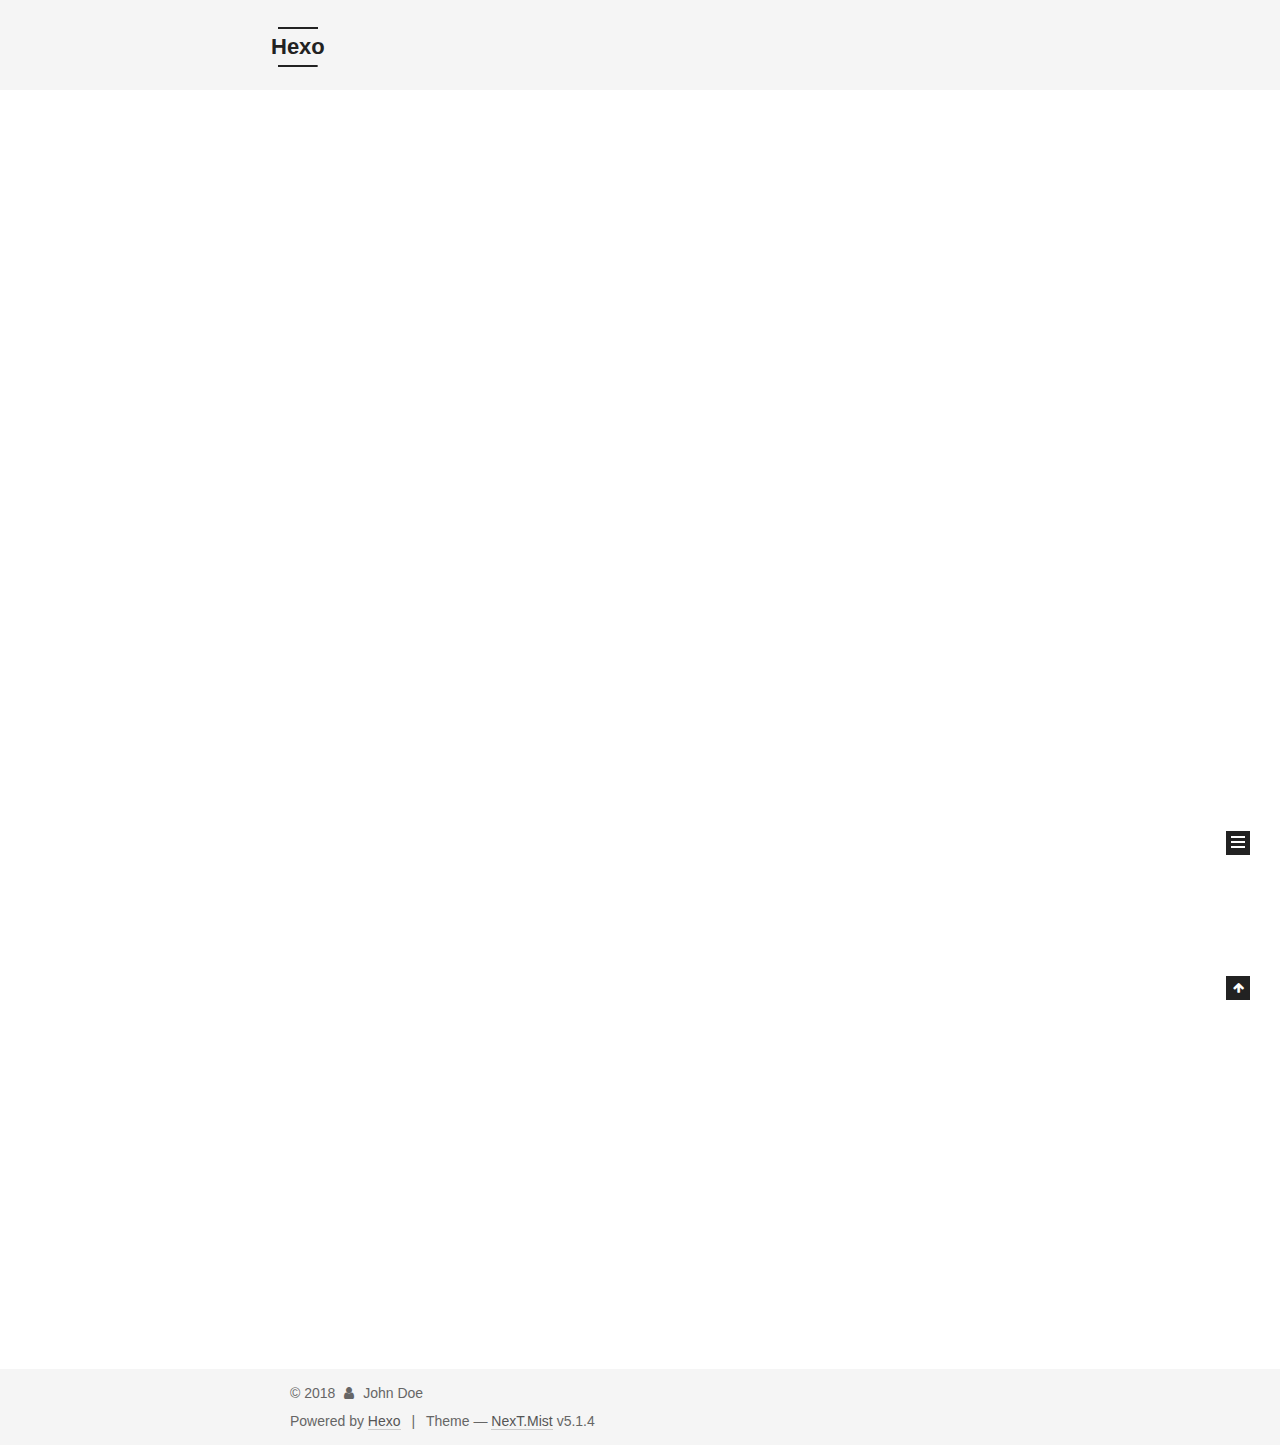
==== commit f9e7ced9: "Site updated: 2018-09-16 22:54:48" ====
--- a/index.html
+++ b/index.html
@@ -5,7 +5,7 @@
   
 
 
-<html class="theme-next muse use-motion" lang="">
+<html class="theme-next mist use-motion" lang="">
 <head>
   <meta charset="UTF-8"/>
 <meta http-equiv="X-UA-Compatible" content="IE=edge" />
@@ -93,7 +93,7 @@
   var NexT = window.NexT || {};
   var CONFIG = {
     root: '/',
-    scheme: 'Muse',
+    scheme: 'Mist',
     version: '5.1.4',
     sidebar: {"position":"left","display":"post","offset":12,"b2t":false,"scrollpercent":false,"onmobile":false},
     fancybox: true,
@@ -187,6 +187,16 @@
         </li>
       
         
+        <li class="menu-item menu-item-categories">
+          <a href="/categories/" rel="section">
+            
+              <i class="menu-item-icon fa fa-fw fa-th"></i> <br />
+            
+            Categories
+          </a>
+        </li>
+      
+        
         <li class="menu-item menu-item-archives">
           <a href="/archives/" rel="section">
             
@@ -568,7 +578,7 @@
 
 
 
-  <div class="theme-info">Theme &mdash; <a class="theme-link" target="_blank" href="https://github.com/iissnan/hexo-theme-next">NexT.Muse</a> v5.1.4</div>
+  <div class="theme-info">Theme &mdash; <a class="theme-link" target="_blank" href="https://github.com/iissnan/hexo-theme-next">NexT.Mist</a> v5.1.4</div>
 
 
 
--- a/css/main.css
+++ b/css/main.css
@@ -226,51 +226,51 @@
   margin: 20px 0 15px;
 }
 h1 {
+  font-size: 24px;
+}
+@media (max-width: 767px) {
+  h1 {
+    font-size: 20px;
+  }
+}
+h2 {
   font-size: 22px;
 }
 @media (max-width: 767px) {
-  h1 {
+  h2 {
     font-size: 18px;
   }
 }
-h2 {
+h3 {
   font-size: 20px;
 }
 @media (max-width: 767px) {
-  h2 {
+  h3 {
     font-size: 16px;
   }
 }
-h3 {
+h4 {
   font-size: 18px;
 }
 @media (max-width: 767px) {
-  h3 {
+  h4 {
     font-size: 14px;
   }
 }
-h4 {
+h5 {
   font-size: 16px;
 }
 @media (max-width: 767px) {
-  h4 {
+  h5 {
     font-size: 12px;
   }
 }
-h5 {
+h6 {
   font-size: 14px;
 }
 @media (max-width: 767px) {
-  h5 {
+  h6 {
     font-size: 10px;
-  }
-}
-h6 {
-  font-size: 12px;
-}
-@media (max-width: 767px) {
-  h6 {
-    font-size: 8px;
   }
 }
 p {
@@ -940,8 +940,8 @@
   display: inline-block;
   padding: 0 20px;
   font-size: 14px;
-  color: #fff;
-  background: #222;
+  color: #555;
+  background: transparent;
   border: 2px solid #222;
   text-decoration: none;
   border-radius: 0;
@@ -1101,7 +1101,7 @@
 }
 .site-meta {
   margin: 0;
-  text-align: center;
+  text-align: left;
 }
 @media (max-width: 767px) {
   .site-meta {
@@ -1112,12 +1112,12 @@
   position: relative;
   display: inline-block;
   padding: 0 40px;
-  color: #fff;
+  color: #222;
   background: #222;
   border-bottom: none;
 }
 .brand:hover {
-  color: #fff;
+  color: #222;
 }
 .logo {
   display: inline-block;
@@ -1348,7 +1348,7 @@
 .posts-collapse {
   position: relative;
   z-index: 1010;
-  margin-left: 55px;
+  margin-left: 0;
 }
 .posts-collapse::after {
   content: " ";
@@ -1822,7 +1822,7 @@
   width: 4px;
   height: 4px;
   border-radius: 50%;
-  background: #d045ff;
+  background: #b5ff88;
 }
 .links-of-blogroll {
   font-size: 13px;
@@ -2585,78 +2585,322 @@
 .page-post-detail .comments {
   overflow: hidden;
 }
-@media (max-width: 767px) {
-  .header-inner,
-  .container .main-inner,
+h1,
+h2,
+h3,
+h4,
+h5,
+h6 {
+  margin: 20px 0 10px;
+}
+p {
+  margin: 0 0 25px 0;
+}
+a {
+  border-bottom-color: #ccc;
+}
+hr {
+  margin: 20px 0;
+  height: 2px;
+}
+.main-inner {
+  margin-top: 80px;
+}
+.header {
+  background: #f5f5f5;
+}
+.header-inner {
+  padding: 25px 0 20px;
+}
+.header-inner:before,
+.header-inner:after {
+  content: " ";
+  display: table;
+}
+.header-inner:after {
+  clear: both;
+}
+@media (max-width: 767px) {
+  .header-inner {
+    width: auto;
+    margin-bottom: 50px;
+    padding: 10px;
+  }
+}
+.site-meta {
+  float: left;
+  margin-left: -20px;
+  line-height: normal;
+}
+@media (max-width: 767px) {
+  .site-meta {
+    margin-left: 10px;
+  }
+}
+.site-meta .brand {
+  padding: 2px 1px;
+  background: none;
+}
+@media (max-width: 767px) {
+  .site-meta .brand {
+    display: block;
+  }
+}
+.site-meta .logo {
+  display: none;
+}
+.site-meta .site-title {
+  font-size: 22px;
+  font-weight: bolder;
+}
+@media (max-width: 767px) {
+  .site-meta .site-title {
+    line-height: 34px;
+  }
+}
+.logo-line-before,
+.logo-line-after {
+  display: block;
+  overflow: hidden;
+  margin: 0 auto;
+  width: 75%;
+}
+@media (max-width: 767px) {
+  .logo-line-before,
+  .logo-line-after {
+    display: none;
+  }
+}
+.logo-line-before i,
+.logo-line-after i {
+  position: relative;
+  display: block;
+  height: 2px;
+  background: #222;
+}
+@media (max-width: 767px) {
+  .logo-line-before i,
+  .logo-line-after i {
+    height: 3px;
+  }
+}
+.use-motion .logo-line-before i {
+  left: -100%;
+}
+.use-motion .logo-line-after i {
+  right: -100%;
+}
+.site-subtitle {
+  display: none;
+}
+.site-nav-toggle {
+  position: static;
+  float: right;
+}
+.menu {
+  float: right;
+  margin: 8px 0 0 0;
+}
+@media (max-width: 767px) {
+  .menu {
+    margin: 20px 0 0 0;
+    padding: 0;
+  }
+}
+.menu br {
+  display: none;
+}
+.menu .menu-item {
+  margin: 0;
+}
+@media (max-width: 767px) {
+  .menu .menu-item {
+    display: block;
+  }
+}
+.menu .menu-item a {
+  padding: 0 10px;
+  background: none;
+  border: none;
+  border-radius: 2px;
+  transition-property: background;
+}
+@media (max-width: 767px) {
+  .menu .menu-item a {
+    text-align: left;
+  }
+}
+.menu .menu-item a:hover {
+  background: #e1e1e1;
+}
+.menu a::before {
+  display: none;
+}
+@media (max-width: 767px) {
+  .menu a::before {
+    display: block;
+  }
+}
+@media (max-width: 767px) {
+  .menu {
+    float: none;
+  }
+}
+.site-search form {
+  display: none;
+}
+.posts-expand {
+  padding-top: 0;
+}
+.posts-expand .post-title,
+.posts-expand .post-meta {
+  text-align: left;
+}
+@media (max-width: 767px) {
+  .posts-expand .post-title,
+  .posts-expand .post-meta {
+    text-align: center;
+  }
+}
+.posts-expand .post-eof {
+  display: none;
+}
+.posts-expand .post {
+  margin-top: 120px;
+}
+.posts-expand .post:first-child {
+  margin-top: 0;
+}
+.posts-expand .post-meta {
+  margin-top: 5px;
+  margin-bottom: 20px;
+}
+.posts-expand .post-title {
+  position: relative;
+  font-size: 26px;
+  font-weight: 400;
+}
+@media (max-width: 767px) {
+  .posts-expand .post-title {
+    font-size: 22px;
+  }
+}
+@media (min-width: 1600px) {
+  .posts-expand .post-title {
+    font-size: 26px;
+  }
+}
+.posts-expand .post-title:hover:before {
+  background: #222;
+}
+@media (max-width: 767px) {
+  .posts-expand .post-body {
+    font-size: 12px;
+  }
+}
+.posts-expand .post-body img {
+  margin: 0;
+}
+.posts-expand .post-tags {
+  text-align: left;
+}
+.posts-expand .post-tags a {
+  padding: 1px 5px;
+  background: #f5f5f5;
+  border-bottom: none;
+}
+.posts-expand .post-tags a:hover {
+  background: #ccc;
+}
+.posts-expand .post-nav {
+  margin-top: 40px;
+}
+.post-button {
+  margin-top: 20px;
+  text-align: left;
+}
+.post-button a {
+  padding: 0;
+  font-size: 14px;
+  background: none;
+  border: none;
+  border-bottom: 2px solid #666;
+  transition-property: border;
+}
+@media (max-width: 767px) {
+  .post-button a {
+    font-size: 12px;
+  }
+}
+@media (min-width: 1600px) {
+  .post-button a {
+    font-size: 16px;
+  }
+}
+.post-button a:hover {
+  border-bottom-color: #222;
+}
+.links-of-blogroll-inline .links-of-blogroll-item {
+  display: inline-block;
+}
+.btn {
+  padding: 0 10px;
+  border-width: 2px;
+  border-radius: 0;
+}
+.headband {
+  display: none;
+}
+.site-search {
+  position: relative;
+  float: right;
+  margin-top: 5px;
+  padding-top: 3px;
+}
+@media (max-width: 767px) {
+  .site-search {
+    float: none;
+    padding: 0 10px;
+  }
+}
+@media (max-width: 767px) {
+  .container .main-inner {
+    width: auto;
+  }
+}
+.page-post-detail .post-title,
+.page-post-detail .post-meta {
+  text-align: center;
+}
+.page-post-detail .post-title:before {
+  display: none;
+}
+.page-post-detail .post-meta {
+  margin-bottom: 60px;
+}
+.pagination {
+  margin: 120px 0 0;
+  text-align: left;
+}
+@media (max-width: 767px) {
+  .pagination {
+    margin: 80px 10px 0;
+    text-align: center;
+  }
+}
+.footer {
+  margin-top: 80px;
+  padding: 10px 0;
+  background: #f5f5f5;
+  color: #666;
+}
+.footer-inner {
+  margin: 0 auto;
+  text-align: left;
+}
+@media (max-width: 767px) {
   .footer-inner {
     width: auto;
-  }
-}
-embed {
-  display: block;
-  margin: 0px auto 25px auto;
-}
-.custom-logo .site-meta-headline {
-  text-align: center;
-}
-.custom-logo .brand {
-  background: none;
-}
-.custom-logo .site-title {
-  margin: 10px auto 0;
-  font-size: 24px;
-  color: #222;
-}
-.custom-logo .site-title a {
-  border: none;
-}
-.custom-logo-image {
-  margin: 0 auto;
-  padding: 5px;
-  max-width: 150px;
-  background: #fff;
-}
-@media (max-width: 767px) {
-  .site-nav {
-    position: absolute;
-    left: 0;
-    top: 52px;
-    margin: 0;
-    width: 100%;
-    padding: 0;
-    background: #fff;
-    border-bottom: 1px solid #ddd;
-    z-index: 1050;
-  }
-}
-@media (max-width: 767px) {
-  .menu {
-    text-align: left;
-  }
-}
-@media (max-width: 767px) {
-  .menu .menu-item {
-    display: block;
-    margin: 0 10px;
-    vertical-align: top;
-  }
-}
-@media (max-width: 767px) {
-  .menu .menu-item br {
-    display: none;
-  }
-}
-@media (max-width: 767px) {
-  .menu .menu-item a {
-    padding: 5px 10px;
-  }
-}
-.menu .menu-item .fa {
-  margin-right: 0;
-}
-.site-search form {
-  display: none;
-}
-.links-of-blogroll-inline .links-of-blogroll-item {
-  display: inline-block;
-}
+    text-align: center;
+  }
+}
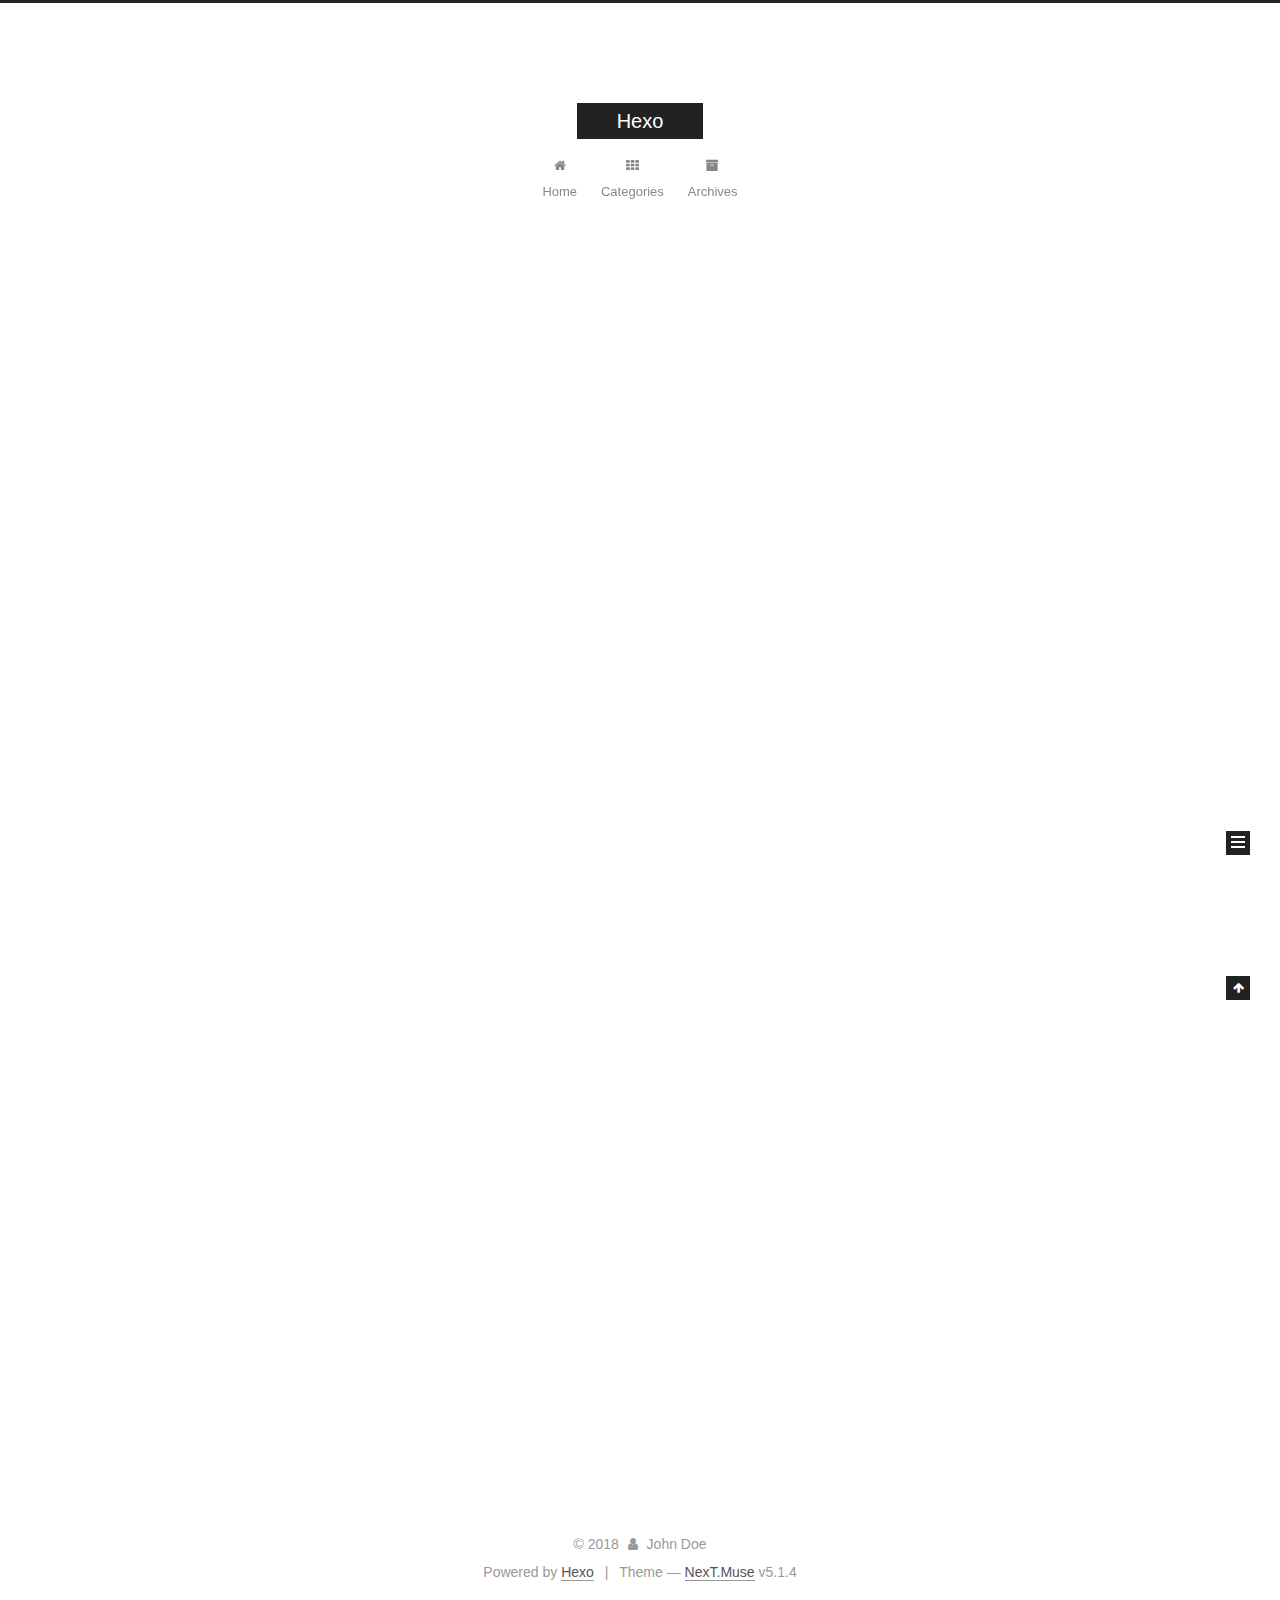
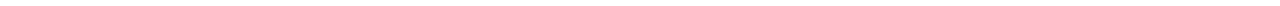
==== commit 95c87dbf: "Site updated: 2018-09-16 22:58:45" ====
--- a/index.html
+++ b/index.html
@@ -5,7 +5,7 @@
   
 
 
-<html class="theme-next mist use-motion" lang="">
+<html class="theme-next muse use-motion" lang="">
 <head>
   <meta charset="UTF-8"/>
 <meta http-equiv="X-UA-Compatible" content="IE=edge" />
@@ -93,7 +93,7 @@
   var NexT = window.NexT || {};
   var CONFIG = {
     root: '/',
-    scheme: 'Mist',
+    scheme: 'Muse',
     version: '5.1.4',
     sidebar: {"position":"left","display":"post","offset":12,"b2t":false,"scrollpercent":false,"onmobile":false},
     fancybox: true,
@@ -578,7 +578,7 @@
 
 
 
-  <div class="theme-info">Theme &mdash; <a class="theme-link" target="_blank" href="https://github.com/iissnan/hexo-theme-next">NexT.Mist</a> v5.1.4</div>
+  <div class="theme-info">Theme &mdash; <a class="theme-link" target="_blank" href="https://github.com/iissnan/hexo-theme-next">NexT.Muse</a> v5.1.4</div>
 
 
 
--- a/css/main.css
+++ b/css/main.css
@@ -226,51 +226,51 @@
   margin: 20px 0 15px;
 }
 h1 {
-  font-size: 24px;
+  font-size: 22px;
 }
 @media (max-width: 767px) {
   h1 {
-    font-size: 20px;
+    font-size: 18px;
   }
 }
 h2 {
-  font-size: 22px;
+  font-size: 20px;
 }
 @media (max-width: 767px) {
   h2 {
-    font-size: 18px;
+    font-size: 16px;
   }
 }
 h3 {
-  font-size: 20px;
+  font-size: 18px;
 }
 @media (max-width: 767px) {
   h3 {
-    font-size: 16px;
+    font-size: 14px;
   }
 }
 h4 {
-  font-size: 18px;
+  font-size: 16px;
 }
 @media (max-width: 767px) {
   h4 {
-    font-size: 14px;
+    font-size: 12px;
   }
 }
 h5 {
-  font-size: 16px;
+  font-size: 14px;
 }
 @media (max-width: 767px) {
   h5 {
-    font-size: 12px;
+    font-size: 10px;
   }
 }
 h6 {
-  font-size: 14px;
+  font-size: 12px;
 }
 @media (max-width: 767px) {
   h6 {
-    font-size: 10px;
+    font-size: 8px;
   }
 }
 p {
@@ -940,8 +940,8 @@
   display: inline-block;
   padding: 0 20px;
   font-size: 14px;
-  color: #555;
-  background: transparent;
+  color: #fff;
+  background: #222;
   border: 2px solid #222;
   text-decoration: none;
   border-radius: 0;
@@ -1101,7 +1101,7 @@
 }
 .site-meta {
   margin: 0;
-  text-align: left;
+  text-align: center;
 }
 @media (max-width: 767px) {
   .site-meta {
@@ -1112,12 +1112,12 @@
   position: relative;
   display: inline-block;
   padding: 0 40px;
-  color: #222;
+  color: #fff;
   background: #222;
   border-bottom: none;
 }
 .brand:hover {
-  color: #222;
+  color: #fff;
 }
 .logo {
   display: inline-block;
@@ -1348,7 +1348,7 @@
 .posts-collapse {
   position: relative;
   z-index: 1010;
-  margin-left: 0;
+  margin-left: 55px;
 }
 .posts-collapse::after {
   content: " ";
@@ -1822,7 +1822,7 @@
   width: 4px;
   height: 4px;
   border-radius: 50%;
-  background: #b5ff88;
+  background: #9ebaac;
 }
 .links-of-blogroll {
   font-size: 13px;
@@ -2585,322 +2585,78 @@
 .page-post-detail .comments {
   overflow: hidden;
 }
-h1,
-h2,
-h3,
-h4,
-h5,
-h6 {
-  margin: 20px 0 10px;
-}
-p {
-  margin: 0 0 25px 0;
-}
-a {
-  border-bottom-color: #ccc;
-}
-hr {
-  margin: 20px 0;
-  height: 2px;
-}
-.main-inner {
-  margin-top: 80px;
-}
-.header {
-  background: #f5f5f5;
-}
-.header-inner {
-  padding: 25px 0 20px;
-}
-.header-inner:before,
-.header-inner:after {
-  content: " ";
-  display: table;
-}
-.header-inner:after {
-  clear: both;
-}
-@media (max-width: 767px) {
-  .header-inner {
+@media (max-width: 767px) {
+  .header-inner,
+  .container .main-inner,
+  .footer-inner {
     width: auto;
-    margin-bottom: 50px;
-    padding: 10px;
-  }
-}
-.site-meta {
-  float: left;
-  margin-left: -20px;
-  line-height: normal;
-}
-@media (max-width: 767px) {
-  .site-meta {
-    margin-left: 10px;
-  }
-}
-.site-meta .brand {
-  padding: 2px 1px;
+  }
+}
+embed {
+  display: block;
+  margin: 0px auto 25px auto;
+}
+.custom-logo .site-meta-headline {
+  text-align: center;
+}
+.custom-logo .brand {
   background: none;
 }
-@media (max-width: 767px) {
-  .site-meta .brand {
-    display: block;
-  }
-}
-.site-meta .logo {
-  display: none;
-}
-.site-meta .site-title {
-  font-size: 22px;
-  font-weight: bolder;
-}
-@media (max-width: 767px) {
-  .site-meta .site-title {
-    line-height: 34px;
-  }
-}
-.logo-line-before,
-.logo-line-after {
-  display: block;
-  overflow: hidden;
+.custom-logo .site-title {
+  margin: 10px auto 0;
+  font-size: 24px;
+  color: #222;
+}
+.custom-logo .site-title a {
+  border: none;
+}
+.custom-logo-image {
   margin: 0 auto;
-  width: 75%;
-}
-@media (max-width: 767px) {
-  .logo-line-before,
-  .logo-line-after {
-    display: none;
-  }
-}
-.logo-line-before i,
-.logo-line-after i {
-  position: relative;
-  display: block;
-  height: 2px;
-  background: #222;
-}
-@media (max-width: 767px) {
-  .logo-line-before i,
-  .logo-line-after i {
-    height: 3px;
-  }
-}
-.use-motion .logo-line-before i {
-  left: -100%;
-}
-.use-motion .logo-line-after i {
-  right: -100%;
-}
-.site-subtitle {
-  display: none;
-}
-.site-nav-toggle {
-  position: static;
-  float: right;
-}
-.menu {
-  float: right;
-  margin: 8px 0 0 0;
+  padding: 5px;
+  max-width: 150px;
+  background: #fff;
+}
+@media (max-width: 767px) {
+  .site-nav {
+    position: absolute;
+    left: 0;
+    top: 52px;
+    margin: 0;
+    width: 100%;
+    padding: 0;
+    background: #fff;
+    border-bottom: 1px solid #ddd;
+    z-index: 1050;
+  }
 }
 @media (max-width: 767px) {
   .menu {
-    margin: 20px 0 0 0;
-    padding: 0;
-  }
-}
-.menu br {
-  display: none;
-}
-.menu .menu-item {
-  margin: 0;
+    text-align: left;
+  }
 }
 @media (max-width: 767px) {
   .menu .menu-item {
     display: block;
-  }
-}
-.menu .menu-item a {
-  padding: 0 10px;
-  background: none;
-  border: none;
-  border-radius: 2px;
-  transition-property: background;
+    margin: 0 10px;
+    vertical-align: top;
+  }
+}
+@media (max-width: 767px) {
+  .menu .menu-item br {
+    display: none;
+  }
 }
 @media (max-width: 767px) {
   .menu .menu-item a {
-    text-align: left;
-  }
-}
-.menu .menu-item a:hover {
-  background: #e1e1e1;
-}
-.menu a::before {
-  display: none;
-}
-@media (max-width: 767px) {
-  .menu a::before {
-    display: block;
-  }
-}
-@media (max-width: 767px) {
-  .menu {
-    float: none;
-  }
+    padding: 5px 10px;
+  }
+}
+.menu .menu-item .fa {
+  margin-right: 0;
 }
 .site-search form {
   display: none;
 }
-.posts-expand {
-  padding-top: 0;
-}
-.posts-expand .post-title,
-.posts-expand .post-meta {
-  text-align: left;
-}
-@media (max-width: 767px) {
-  .posts-expand .post-title,
-  .posts-expand .post-meta {
-    text-align: center;
-  }
-}
-.posts-expand .post-eof {
-  display: none;
-}
-.posts-expand .post {
-  margin-top: 120px;
-}
-.posts-expand .post:first-child {
-  margin-top: 0;
-}
-.posts-expand .post-meta {
-  margin-top: 5px;
-  margin-bottom: 20px;
-}
-.posts-expand .post-title {
-  position: relative;
-  font-size: 26px;
-  font-weight: 400;
-}
-@media (max-width: 767px) {
-  .posts-expand .post-title {
-    font-size: 22px;
-  }
-}
-@media (min-width: 1600px) {
-  .posts-expand .post-title {
-    font-size: 26px;
-  }
-}
-.posts-expand .post-title:hover:before {
-  background: #222;
-}
-@media (max-width: 767px) {
-  .posts-expand .post-body {
-    font-size: 12px;
-  }
-}
-.posts-expand .post-body img {
-  margin: 0;
-}
-.posts-expand .post-tags {
-  text-align: left;
-}
-.posts-expand .post-tags a {
-  padding: 1px 5px;
-  background: #f5f5f5;
-  border-bottom: none;
-}
-.posts-expand .post-tags a:hover {
-  background: #ccc;
-}
-.posts-expand .post-nav {
-  margin-top: 40px;
-}
-.post-button {
-  margin-top: 20px;
-  text-align: left;
-}
-.post-button a {
-  padding: 0;
-  font-size: 14px;
-  background: none;
-  border: none;
-  border-bottom: 2px solid #666;
-  transition-property: border;
-}
-@media (max-width: 767px) {
-  .post-button a {
-    font-size: 12px;
-  }
-}
-@media (min-width: 1600px) {
-  .post-button a {
-    font-size: 16px;
-  }
-}
-.post-button a:hover {
-  border-bottom-color: #222;
-}
 .links-of-blogroll-inline .links-of-blogroll-item {
   display: inline-block;
 }
-.btn {
-  padding: 0 10px;
-  border-width: 2px;
-  border-radius: 0;
-}
-.headband {
-  display: none;
-}
-.site-search {
-  position: relative;
-  float: right;
-  margin-top: 5px;
-  padding-top: 3px;
-}
-@media (max-width: 767px) {
-  .site-search {
-    float: none;
-    padding: 0 10px;
-  }
-}
-@media (max-width: 767px) {
-  .container .main-inner {
-    width: auto;
-  }
-}
-.page-post-detail .post-title,
-.page-post-detail .post-meta {
-  text-align: center;
-}
-.page-post-detail .post-title:before {
-  display: none;
-}
-.page-post-detail .post-meta {
-  margin-bottom: 60px;
-}
-.pagination {
-  margin: 120px 0 0;
-  text-align: left;
-}
-@media (max-width: 767px) {
-  .pagination {
-    margin: 80px 10px 0;
-    text-align: center;
-  }
-}
-.footer {
-  margin-top: 80px;
-  padding: 10px 0;
-  background: #f5f5f5;
-  color: #666;
-}
-.footer-inner {
-  margin: 0 auto;
-  text-align: left;
-}
-@media (max-width: 767px) {
-  .footer-inner {
-    width: auto;
-    text-align: center;
-  }
-}
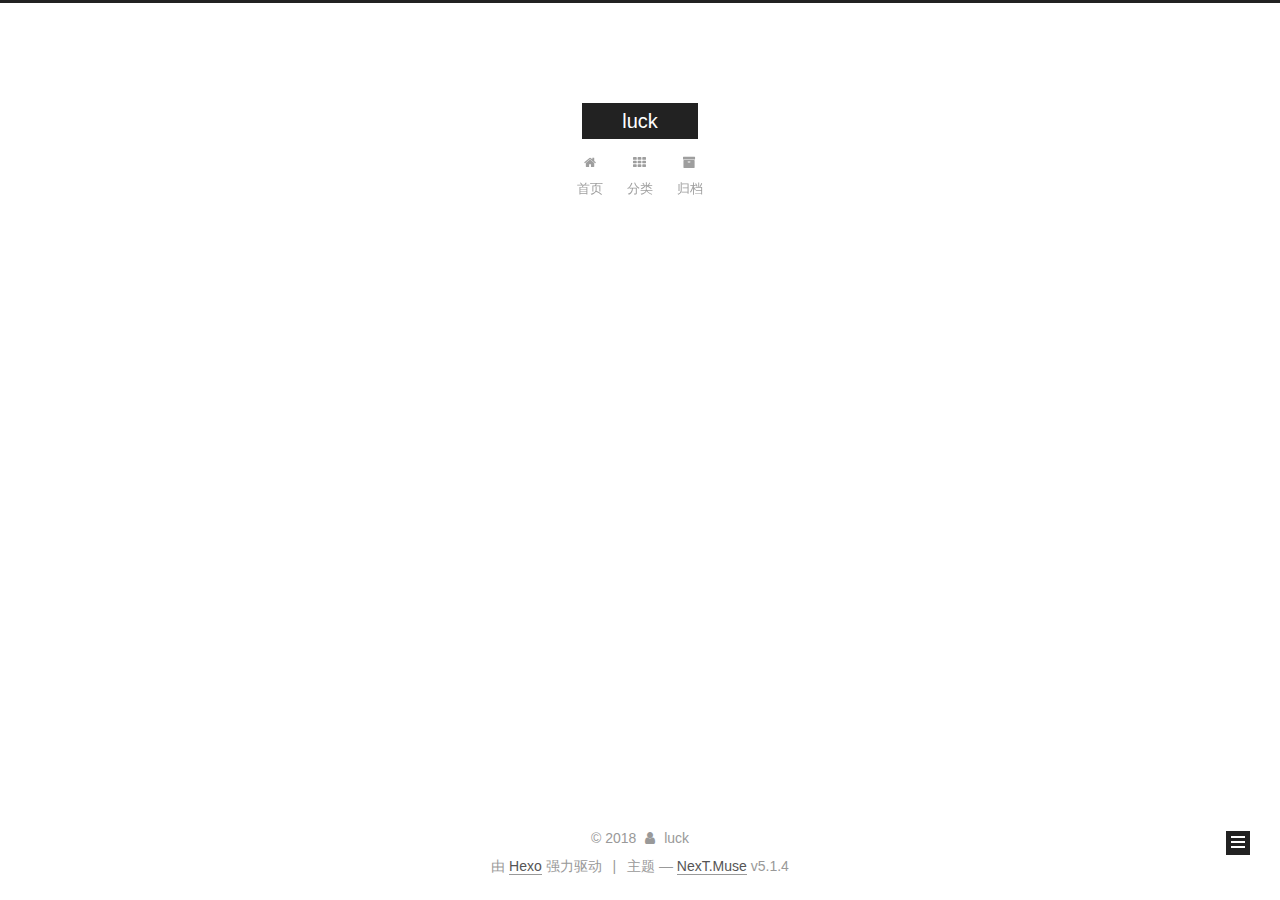
==== commit adb2b316: "Site updated: 2018-09-23 14:36:48" ====
--- a/index.html
+++ b/index.html
@@ -5,7 +5,7 @@
   
 
 
-<html class="theme-next muse use-motion" lang="">
+<html class="theme-next muse use-motion" lang="zh-Hans">
 <head>
   <meta charset="UTF-8"/>
 <meta http-equiv="X-UA-Compatible" content="IE=edge" />
@@ -79,13 +79,16 @@
 
 
 
+<meta name="description" content="iOS swift">
 <meta property="og:type" content="website">
-<meta property="og:title" content="Hexo">
-<meta property="og:url" content="http://yoursite.com/index.html">
-<meta property="og:site_name" content="Hexo">
-<meta property="og:locale" content="default">
+<meta property="og:title" content="luck">
+<meta property="og:url" content="https://github.com/HuXingyun/index.html">
+<meta property="og:site_name" content="luck">
+<meta property="og:description" content="iOS swift">
+<meta property="og:locale" content="zh-Hans">
 <meta name="twitter:card" content="summary">
-<meta name="twitter:title" content="Hexo">
+<meta name="twitter:title" content="luck">
+<meta name="twitter:description" content="iOS swift">
 
 
 
@@ -101,7 +104,7 @@
     motion: {"enable":true,"async":false,"transition":{"post_block":"fadeIn","post_header":"slideDownIn","post_body":"slideDownIn","coll_header":"slideLeftIn","sidebar":"slideUpIn"}},
     duoshuo: {
       userId: '0',
-      author: 'Author'
+      author: '博主'
     },
     algolia: {
       applicationID: '',
@@ -115,13 +118,13 @@
 
 
 
-  <link rel="canonical" href="http://yoursite.com/"/>
-
-
-
-
-
-  <title>Hexo</title>
+  <link rel="canonical" href="https://github.com/HuXingyun/"/>
+
+
+
+
+
+  <title>luck</title>
   
 
 
@@ -133,7 +136,7 @@
 
 </head>
 
-<body itemscope itemtype="http://schema.org/WebPage" lang="default">
+<body itemscope itemtype="http://schema.org/WebPage" lang="zh-Hans">
 
   
   
@@ -152,7 +155,7 @@
     <div class="custom-logo-site-title">
       <a href="/"  class="brand" rel="start">
         <span class="logo-line-before"><i></i></span>
-        <span class="site-title">Hexo</span>
+        <span class="site-title">luck</span>
         <span class="logo-line-after"><i></i></span>
       </a>
     </div>
@@ -182,7 +185,7 @@
             
               <i class="menu-item-icon fa fa-fw fa-home"></i> <br />
             
-            Home
+            首页
           </a>
         </li>
       
@@ -192,7 +195,7 @@
             
               <i class="menu-item-icon fa fa-fw fa-th"></i> <br />
             
-            Categories
+            分类
           </a>
         </li>
       
@@ -202,7 +205,7 @@
             
               <i class="menu-item-icon fa fa-fw fa-archive"></i> <br />
             
-            Archives
+            归档
           </a>
         </li>
       
@@ -239,16 +242,16 @@
   
   
   <div class="post-block">
-    <link itemprop="mainEntityOfPage" href="http://yoursite.com/2018/09/15/app架构/">
+    <link itemprop="mainEntityOfPage" href="https://github.com/HuXingyun/2018/09/15/app架构/">
 
     <span hidden itemprop="author" itemscope itemtype="http://schema.org/Person">
-      <meta itemprop="name" content="John Doe">
+      <meta itemprop="name" content="luck">
       <meta itemprop="description" content="">
       <meta itemprop="image" content="/images/avatar.gif">
     </span>
 
     <span hidden itemprop="publisher" itemscope itemtype="http://schema.org/Organization">
-      <meta itemprop="name" content="Hexo">
+      <meta itemprop="name" content="luck">
     </span>
 
     
@@ -268,9 +271,9 @@
                 <i class="fa fa-calendar-o"></i>
               </span>
               
-                <span class="post-meta-item-text">Posted on</span>
+                <span class="post-meta-item-text">发表于</span>
               
-              <time title="Post created" itemprop="dateCreated datePublished" datetime="2018-09-15T17:30:45+08:00">
+              <time title="创建于" itemprop="dateCreated datePublished" datetime="2018-09-15T17:30:45+08:00">
                 2018-09-15
               </time>
             
@@ -311,134 +314,6 @@
         
           
             
-          
-        
-      
-    </div>
-    
-    
-    
-
-    
-
-    
-
-    
-
-    <footer class="post-footer">
-      
-
-      
-
-      
-
-      
-      
-        <div class="post-eof"></div>
-      
-    </footer>
-  </div>
-  
-  
-  
-  </article>
-
-
-    
-      
-
-  
-
-  
-  
-  
-
-  <article class="post post-type-normal" itemscope itemtype="http://schema.org/Article">
-  
-  
-  
-  <div class="post-block">
-    <link itemprop="mainEntityOfPage" href="http://yoursite.com/2018/09/15/hello-world/">
-
-    <span hidden itemprop="author" itemscope itemtype="http://schema.org/Person">
-      <meta itemprop="name" content="John Doe">
-      <meta itemprop="description" content="">
-      <meta itemprop="image" content="/images/avatar.gif">
-    </span>
-
-    <span hidden itemprop="publisher" itemscope itemtype="http://schema.org/Organization">
-      <meta itemprop="name" content="Hexo">
-    </span>
-
-    
-      <header class="post-header">
-
-        
-        
-          <h1 class="post-title" itemprop="name headline">
-                
-                <a class="post-title-link" href="/2018/09/15/hello-world/" itemprop="url">Hello World</a></h1>
-        
-
-        <div class="post-meta">
-          <span class="post-time">
-            
-              <span class="post-meta-item-icon">
-                <i class="fa fa-calendar-o"></i>
-              </span>
-              
-                <span class="post-meta-item-text">Posted on</span>
-              
-              <time title="Post created" itemprop="dateCreated datePublished" datetime="2018-09-15T16:44:15+08:00">
-                2018-09-15
-              </time>
-            
-
-            
-
-            
-          </span>
-
-          
-
-          
-            
-          
-
-          
-          
-
-          
-
-          
-
-          
-
-        </div>
-      </header>
-    
-
-    
-    
-    
-    <div class="post-body" itemprop="articleBody">
-
-      
-      
-
-      
-        
-          
-            <p>Welcome to <a href="https://hexo.io/" target="_blank" rel="noopener">Hexo</a>! This is your very first post. Check <a href="https://hexo.io/docs/" target="_blank" rel="noopener">documentation</a> for more info. If you get any problems when using Hexo, you can find the answer in <a href="https://hexo.io/docs/troubleshooting.html" target="_blank" rel="noopener">troubleshooting</a> or you can ask me on <a href="https://github.com/hexojs/hexo/issues" target="_blank" rel="noopener">GitHub</a>.</p>
-<h2 id="Quick-Start"><a href="#Quick-Start" class="headerlink" title="Quick Start"></a>Quick Start</h2><h3 id="Create-a-new-post"><a href="#Create-a-new-post" class="headerlink" title="Create a new post"></a>Create a new post</h3><figure class="highlight bash"><table><tr><td class="gutter"><pre><span class="line">1</span><br></pre></td><td class="code"><pre><span class="line">$ hexo new <span class="string">"My New Post"</span></span><br></pre></td></tr></table></figure>
-<p>More info: <a href="https://hexo.io/docs/writing.html" target="_blank" rel="noopener">Writing</a></p>
-<h3 id="Run-server"><a href="#Run-server" class="headerlink" title="Run server"></a>Run server</h3><figure class="highlight bash"><table><tr><td class="gutter"><pre><span class="line">1</span><br></pre></td><td class="code"><pre><span class="line">$ hexo server</span><br></pre></td></tr></table></figure>
-<p>More info: <a href="https://hexo.io/docs/server.html" target="_blank" rel="noopener">Server</a></p>
-<h3 id="Generate-static-files"><a href="#Generate-static-files" class="headerlink" title="Generate static files"></a>Generate static files</h3><figure class="highlight bash"><table><tr><td class="gutter"><pre><span class="line">1</span><br></pre></td><td class="code"><pre><span class="line">$ hexo generate</span><br></pre></td></tr></table></figure>
-<p>More info: <a href="https://hexo.io/docs/generating.html" target="_blank" rel="noopener">Generating</a></p>
-<h3 id="Deploy-to-remote-sites"><a href="#Deploy-to-remote-sites" class="headerlink" title="Deploy to remote sites"></a>Deploy to remote sites</h3><figure class="highlight bash"><table><tr><td class="gutter"><pre><span class="line">1</span><br></pre></td><td class="code"><pre><span class="line">$ hexo deploy</span><br></pre></td></tr></table></figure>
-<p>More info: <a href="https://hexo.io/docs/deployment.html" target="_blank" rel="noopener">Deployment</a></p>
-
           
         
       
@@ -508,8 +383,8 @@
         <div class="site-overview">
           <div class="site-author motion-element" itemprop="author" itemscope itemtype="http://schema.org/Person">
             
-              <p class="site-author-name" itemprop="name">John Doe</p>
-              <p class="site-description motion-element" itemprop="description"></p>
+              <p class="site-author-name" itemprop="name">luck</p>
+              <p class="site-description motion-element" itemprop="description">iOS swift</p>
           </div>
 
           <nav class="site-state motion-element">
@@ -519,8 +394,8 @@
               
                 <a href="/archives/">
               
-                  <span class="site-state-item-count">2</span>
-                  <span class="site-state-item-name">posts</span>
+                  <span class="site-state-item-count">1</span>
+                  <span class="site-state-item-name">日志</span>
                 </a>
               </div>
             
@@ -564,13 +439,13 @@
   <span class="with-love">
     <i class="fa fa-user"></i>
   </span>
-  <span class="author" itemprop="copyrightHolder">John Doe</span>
+  <span class="author" itemprop="copyrightHolder">luck</span>
 
   
 </div>
 
 
-  <div class="powered-by">Powered by <a class="theme-link" target="_blank" href="https://hexo.io">Hexo</a></div>
+  <div class="powered-by">由 <a class="theme-link" target="_blank" href="https://hexo.io">Hexo</a> 强力驱动</div>
 
 
 
@@ -578,7 +453,7 @@
 
 
 
-  <div class="theme-info">Theme &mdash; <a class="theme-link" target="_blank" href="https://github.com/iissnan/hexo-theme-next">NexT.Muse</a> v5.1.4</div>
+  <div class="theme-info">主题 &mdash; <a class="theme-link" target="_blank" href="https://github.com/iissnan/hexo-theme-next">NexT.Muse</a> v5.1.4</div>
 
 
 
--- a/css/main.css
+++ b/css/main.css
@@ -1822,7 +1822,7 @@
   width: 4px;
   height: 4px;
   border-radius: 50%;
-  background: #9ebaac;
+  background: #6b3699;
 }
 .links-of-blogroll {
   font-size: 13px;
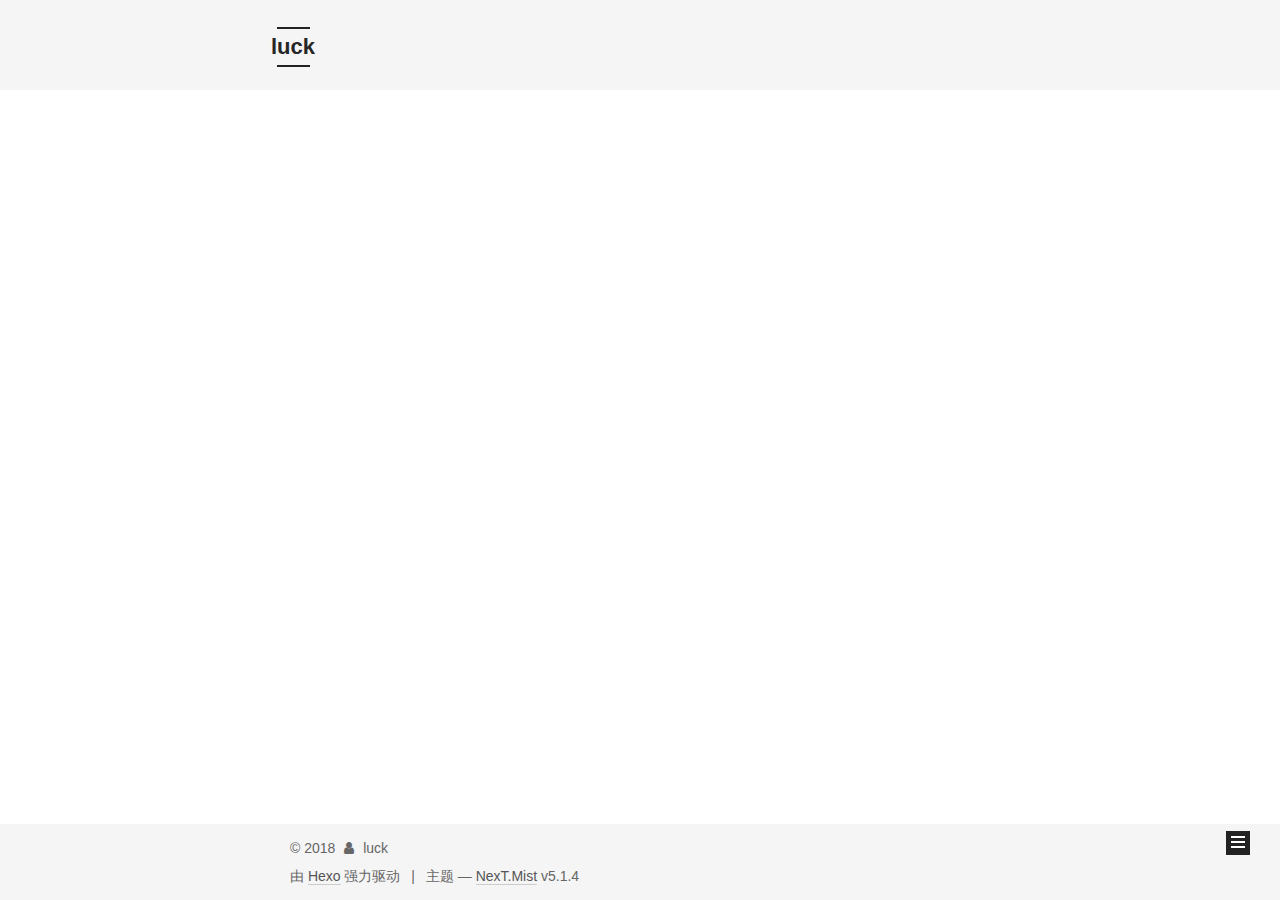
==== commit 5dfd6482: "Site updated: 2018-09-23 14:37:26" ====
--- a/index.html
+++ b/index.html
@@ -5,7 +5,7 @@
   
 
 
-<html class="theme-next muse use-motion" lang="zh-Hans">
+<html class="theme-next mist use-motion" lang="zh-Hans">
 <head>
   <meta charset="UTF-8"/>
 <meta http-equiv="X-UA-Compatible" content="IE=edge" />
@@ -96,7 +96,7 @@
   var NexT = window.NexT || {};
   var CONFIG = {
     root: '/',
-    scheme: 'Muse',
+    scheme: 'Mist',
     version: '5.1.4',
     sidebar: {"position":"left","display":"post","offset":12,"b2t":false,"scrollpercent":false,"onmobile":false},
     fancybox: true,
@@ -453,7 +453,7 @@
 
 
 
-  <div class="theme-info">主题 &mdash; <a class="theme-link" target="_blank" href="https://github.com/iissnan/hexo-theme-next">NexT.Muse</a> v5.1.4</div>
+  <div class="theme-info">主题 &mdash; <a class="theme-link" target="_blank" href="https://github.com/iissnan/hexo-theme-next">NexT.Mist</a> v5.1.4</div>
 
 
 
--- a/css/main.css
+++ b/css/main.css
@@ -226,51 +226,51 @@
   margin: 20px 0 15px;
 }
 h1 {
+  font-size: 24px;
+}
+@media (max-width: 767px) {
+  h1 {
+    font-size: 20px;
+  }
+}
+h2 {
   font-size: 22px;
 }
 @media (max-width: 767px) {
-  h1 {
+  h2 {
     font-size: 18px;
   }
 }
-h2 {
+h3 {
   font-size: 20px;
 }
 @media (max-width: 767px) {
-  h2 {
+  h3 {
     font-size: 16px;
   }
 }
-h3 {
+h4 {
   font-size: 18px;
 }
 @media (max-width: 767px) {
-  h3 {
+  h4 {
     font-size: 14px;
   }
 }
-h4 {
+h5 {
   font-size: 16px;
 }
 @media (max-width: 767px) {
-  h4 {
+  h5 {
     font-size: 12px;
   }
 }
-h5 {
+h6 {
   font-size: 14px;
 }
 @media (max-width: 767px) {
-  h5 {
+  h6 {
     font-size: 10px;
-  }
-}
-h6 {
-  font-size: 12px;
-}
-@media (max-width: 767px) {
-  h6 {
-    font-size: 8px;
   }
 }
 p {
@@ -940,8 +940,8 @@
   display: inline-block;
   padding: 0 20px;
   font-size: 14px;
-  color: #fff;
-  background: #222;
+  color: #555;
+  background: transparent;
   border: 2px solid #222;
   text-decoration: none;
   border-radius: 0;
@@ -1101,7 +1101,7 @@
 }
 .site-meta {
   margin: 0;
-  text-align: center;
+  text-align: left;
 }
 @media (max-width: 767px) {
   .site-meta {
@@ -1112,12 +1112,12 @@
   position: relative;
   display: inline-block;
   padding: 0 40px;
-  color: #fff;
+  color: #222;
   background: #222;
   border-bottom: none;
 }
 .brand:hover {
-  color: #fff;
+  color: #222;
 }
 .logo {
   display: inline-block;
@@ -1348,7 +1348,7 @@
 .posts-collapse {
   position: relative;
   z-index: 1010;
-  margin-left: 55px;
+  margin-left: 0;
 }
 .posts-collapse::after {
   content: " ";
@@ -1822,7 +1822,7 @@
   width: 4px;
   height: 4px;
   border-radius: 50%;
-  background: #6b3699;
+  background: #e94b6f;
 }
 .links-of-blogroll {
   font-size: 13px;
@@ -2585,78 +2585,322 @@
 .page-post-detail .comments {
   overflow: hidden;
 }
-@media (max-width: 767px) {
-  .header-inner,
-  .container .main-inner,
+h1,
+h2,
+h3,
+h4,
+h5,
+h6 {
+  margin: 20px 0 10px;
+}
+p {
+  margin: 0 0 25px 0;
+}
+a {
+  border-bottom-color: #ccc;
+}
+hr {
+  margin: 20px 0;
+  height: 2px;
+}
+.main-inner {
+  margin-top: 80px;
+}
+.header {
+  background: #f5f5f5;
+}
+.header-inner {
+  padding: 25px 0 20px;
+}
+.header-inner:before,
+.header-inner:after {
+  content: " ";
+  display: table;
+}
+.header-inner:after {
+  clear: both;
+}
+@media (max-width: 767px) {
+  .header-inner {
+    width: auto;
+    margin-bottom: 50px;
+    padding: 10px;
+  }
+}
+.site-meta {
+  float: left;
+  margin-left: -20px;
+  line-height: normal;
+}
+@media (max-width: 767px) {
+  .site-meta {
+    margin-left: 10px;
+  }
+}
+.site-meta .brand {
+  padding: 2px 1px;
+  background: none;
+}
+@media (max-width: 767px) {
+  .site-meta .brand {
+    display: block;
+  }
+}
+.site-meta .logo {
+  display: none;
+}
+.site-meta .site-title {
+  font-size: 22px;
+  font-weight: bolder;
+}
+@media (max-width: 767px) {
+  .site-meta .site-title {
+    line-height: 34px;
+  }
+}
+.logo-line-before,
+.logo-line-after {
+  display: block;
+  overflow: hidden;
+  margin: 0 auto;
+  width: 75%;
+}
+@media (max-width: 767px) {
+  .logo-line-before,
+  .logo-line-after {
+    display: none;
+  }
+}
+.logo-line-before i,
+.logo-line-after i {
+  position: relative;
+  display: block;
+  height: 2px;
+  background: #222;
+}
+@media (max-width: 767px) {
+  .logo-line-before i,
+  .logo-line-after i {
+    height: 3px;
+  }
+}
+.use-motion .logo-line-before i {
+  left: -100%;
+}
+.use-motion .logo-line-after i {
+  right: -100%;
+}
+.site-subtitle {
+  display: none;
+}
+.site-nav-toggle {
+  position: static;
+  float: right;
+}
+.menu {
+  float: right;
+  margin: 8px 0 0 0;
+}
+@media (max-width: 767px) {
+  .menu {
+    margin: 20px 0 0 0;
+    padding: 0;
+  }
+}
+.menu br {
+  display: none;
+}
+.menu .menu-item {
+  margin: 0;
+}
+@media (max-width: 767px) {
+  .menu .menu-item {
+    display: block;
+  }
+}
+.menu .menu-item a {
+  padding: 0 10px;
+  background: none;
+  border: none;
+  border-radius: 2px;
+  transition-property: background;
+}
+@media (max-width: 767px) {
+  .menu .menu-item a {
+    text-align: left;
+  }
+}
+.menu .menu-item a:hover {
+  background: #e1e1e1;
+}
+.menu a::before {
+  display: none;
+}
+@media (max-width: 767px) {
+  .menu a::before {
+    display: block;
+  }
+}
+@media (max-width: 767px) {
+  .menu {
+    float: none;
+  }
+}
+.site-search form {
+  display: none;
+}
+.posts-expand {
+  padding-top: 0;
+}
+.posts-expand .post-title,
+.posts-expand .post-meta {
+  text-align: left;
+}
+@media (max-width: 767px) {
+  .posts-expand .post-title,
+  .posts-expand .post-meta {
+    text-align: center;
+  }
+}
+.posts-expand .post-eof {
+  display: none;
+}
+.posts-expand .post {
+  margin-top: 120px;
+}
+.posts-expand .post:first-child {
+  margin-top: 0;
+}
+.posts-expand .post-meta {
+  margin-top: 5px;
+  margin-bottom: 20px;
+}
+.posts-expand .post-title {
+  position: relative;
+  font-size: 26px;
+  font-weight: 400;
+}
+@media (max-width: 767px) {
+  .posts-expand .post-title {
+    font-size: 22px;
+  }
+}
+@media (min-width: 1600px) {
+  .posts-expand .post-title {
+    font-size: 26px;
+  }
+}
+.posts-expand .post-title:hover:before {
+  background: #222;
+}
+@media (max-width: 767px) {
+  .posts-expand .post-body {
+    font-size: 12px;
+  }
+}
+.posts-expand .post-body img {
+  margin: 0;
+}
+.posts-expand .post-tags {
+  text-align: left;
+}
+.posts-expand .post-tags a {
+  padding: 1px 5px;
+  background: #f5f5f5;
+  border-bottom: none;
+}
+.posts-expand .post-tags a:hover {
+  background: #ccc;
+}
+.posts-expand .post-nav {
+  margin-top: 40px;
+}
+.post-button {
+  margin-top: 20px;
+  text-align: left;
+}
+.post-button a {
+  padding: 0;
+  font-size: 14px;
+  background: none;
+  border: none;
+  border-bottom: 2px solid #666;
+  transition-property: border;
+}
+@media (max-width: 767px) {
+  .post-button a {
+    font-size: 12px;
+  }
+}
+@media (min-width: 1600px) {
+  .post-button a {
+    font-size: 16px;
+  }
+}
+.post-button a:hover {
+  border-bottom-color: #222;
+}
+.links-of-blogroll-inline .links-of-blogroll-item {
+  display: inline-block;
+}
+.btn {
+  padding: 0 10px;
+  border-width: 2px;
+  border-radius: 0;
+}
+.headband {
+  display: none;
+}
+.site-search {
+  position: relative;
+  float: right;
+  margin-top: 5px;
+  padding-top: 3px;
+}
+@media (max-width: 767px) {
+  .site-search {
+    float: none;
+    padding: 0 10px;
+  }
+}
+@media (max-width: 767px) {
+  .container .main-inner {
+    width: auto;
+  }
+}
+.page-post-detail .post-title,
+.page-post-detail .post-meta {
+  text-align: center;
+}
+.page-post-detail .post-title:before {
+  display: none;
+}
+.page-post-detail .post-meta {
+  margin-bottom: 60px;
+}
+.pagination {
+  margin: 120px 0 0;
+  text-align: left;
+}
+@media (max-width: 767px) {
+  .pagination {
+    margin: 80px 10px 0;
+    text-align: center;
+  }
+}
+.footer {
+  margin-top: 80px;
+  padding: 10px 0;
+  background: #f5f5f5;
+  color: #666;
+}
+.footer-inner {
+  margin: 0 auto;
+  text-align: left;
+}
+@media (max-width: 767px) {
   .footer-inner {
     width: auto;
-  }
-}
-embed {
-  display: block;
-  margin: 0px auto 25px auto;
-}
-.custom-logo .site-meta-headline {
-  text-align: center;
-}
-.custom-logo .brand {
-  background: none;
-}
-.custom-logo .site-title {
-  margin: 10px auto 0;
-  font-size: 24px;
-  color: #222;
-}
-.custom-logo .site-title a {
-  border: none;
-}
-.custom-logo-image {
-  margin: 0 auto;
-  padding: 5px;
-  max-width: 150px;
-  background: #fff;
-}
-@media (max-width: 767px) {
-  .site-nav {
-    position: absolute;
-    left: 0;
-    top: 52px;
-    margin: 0;
-    width: 100%;
-    padding: 0;
-    background: #fff;
-    border-bottom: 1px solid #ddd;
-    z-index: 1050;
-  }
-}
-@media (max-width: 767px) {
-  .menu {
-    text-align: left;
-  }
-}
-@media (max-width: 767px) {
-  .menu .menu-item {
-    display: block;
-    margin: 0 10px;
-    vertical-align: top;
-  }
-}
-@media (max-width: 767px) {
-  .menu .menu-item br {
-    display: none;
-  }
-}
-@media (max-width: 767px) {
-  .menu .menu-item a {
-    padding: 5px 10px;
-  }
-}
-.menu .menu-item .fa {
-  margin-right: 0;
-}
-.site-search form {
-  display: none;
-}
-.links-of-blogroll-inline .links-of-blogroll-item {
-  display: inline-block;
-}
+    text-align: center;
+  }
+}
